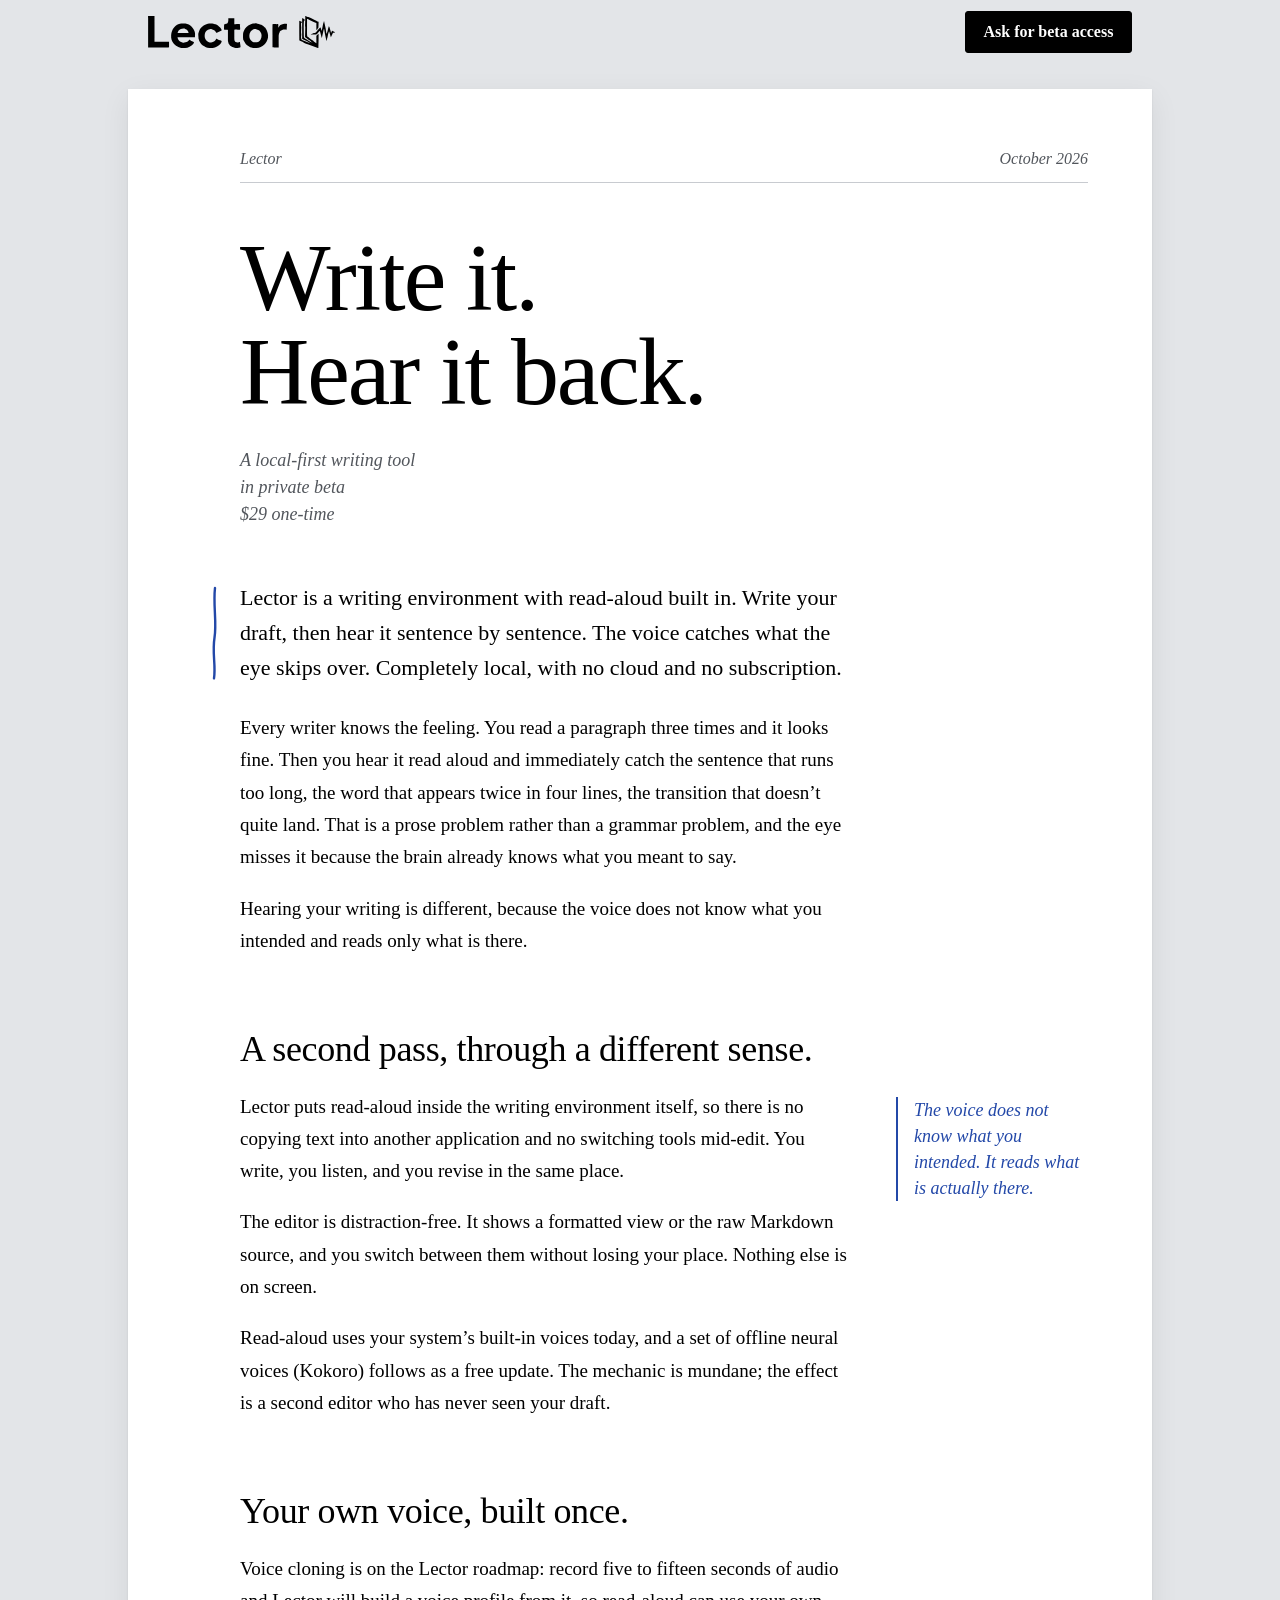
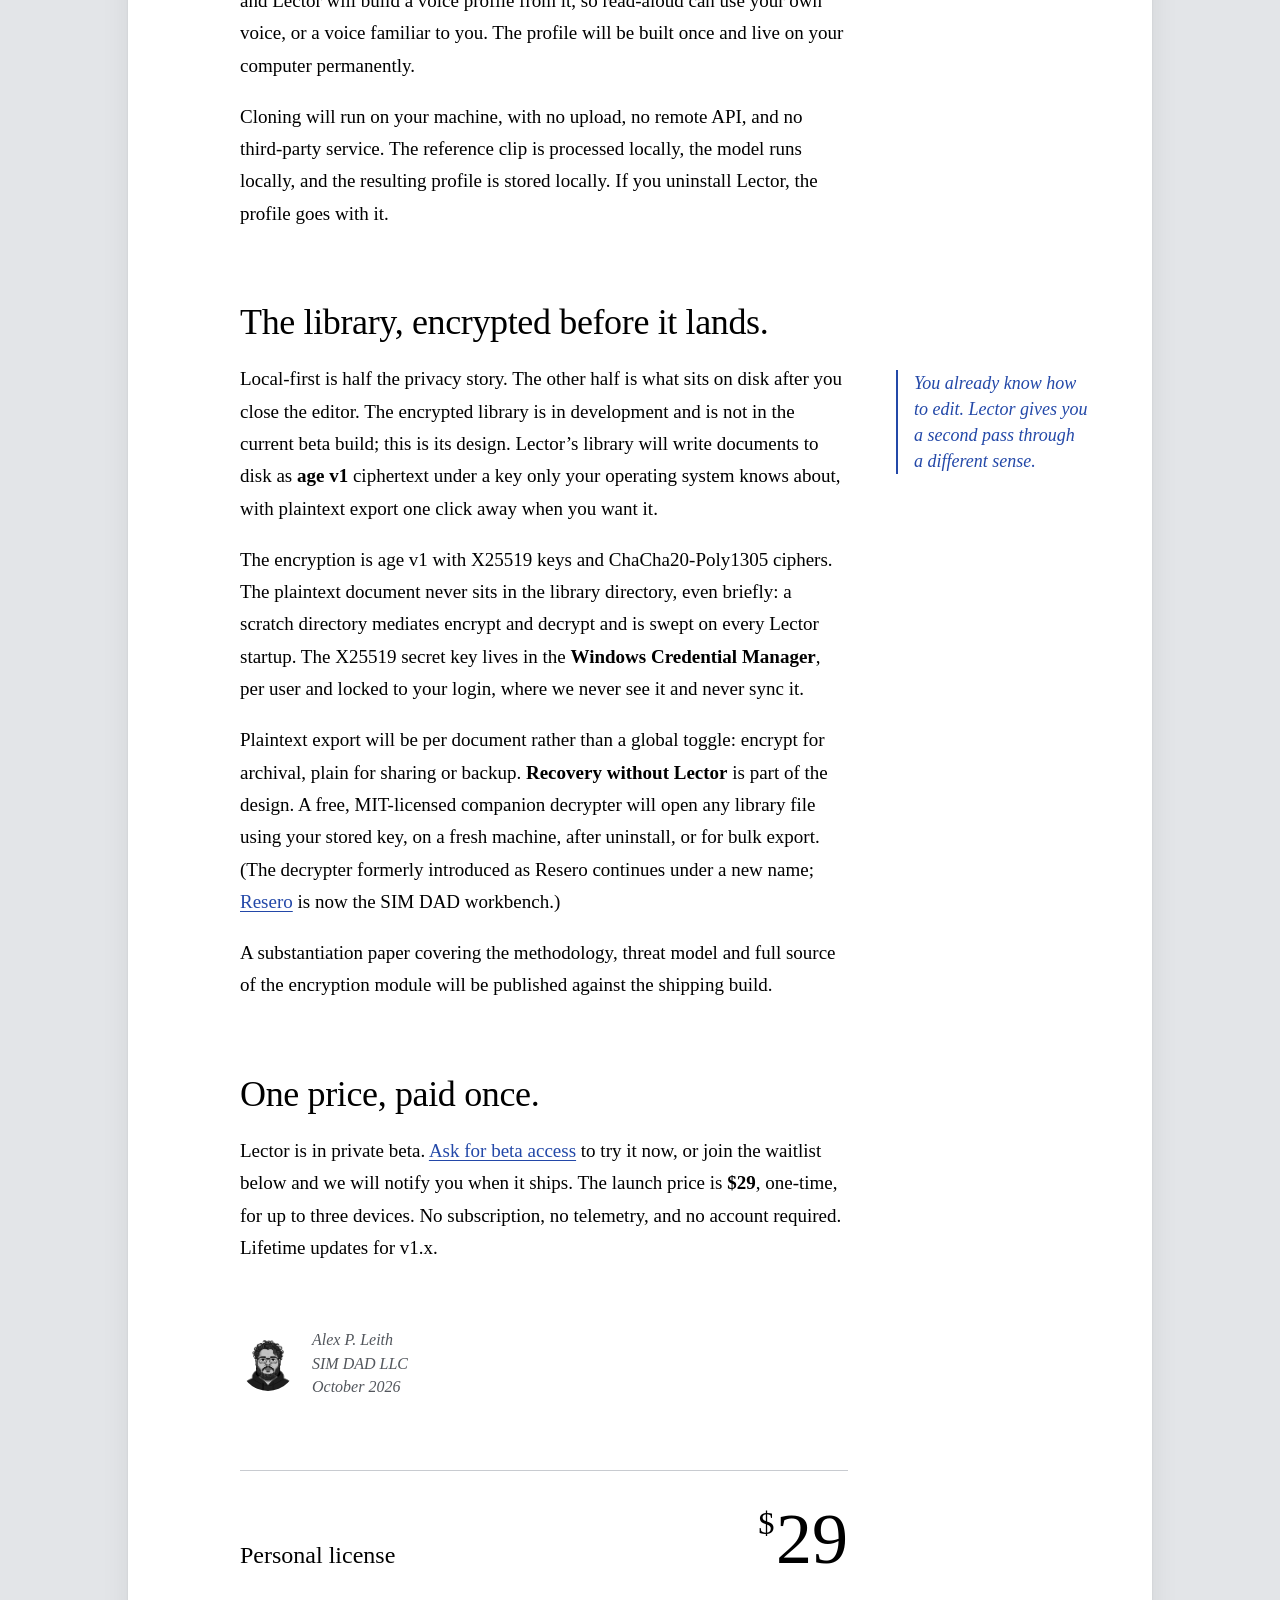
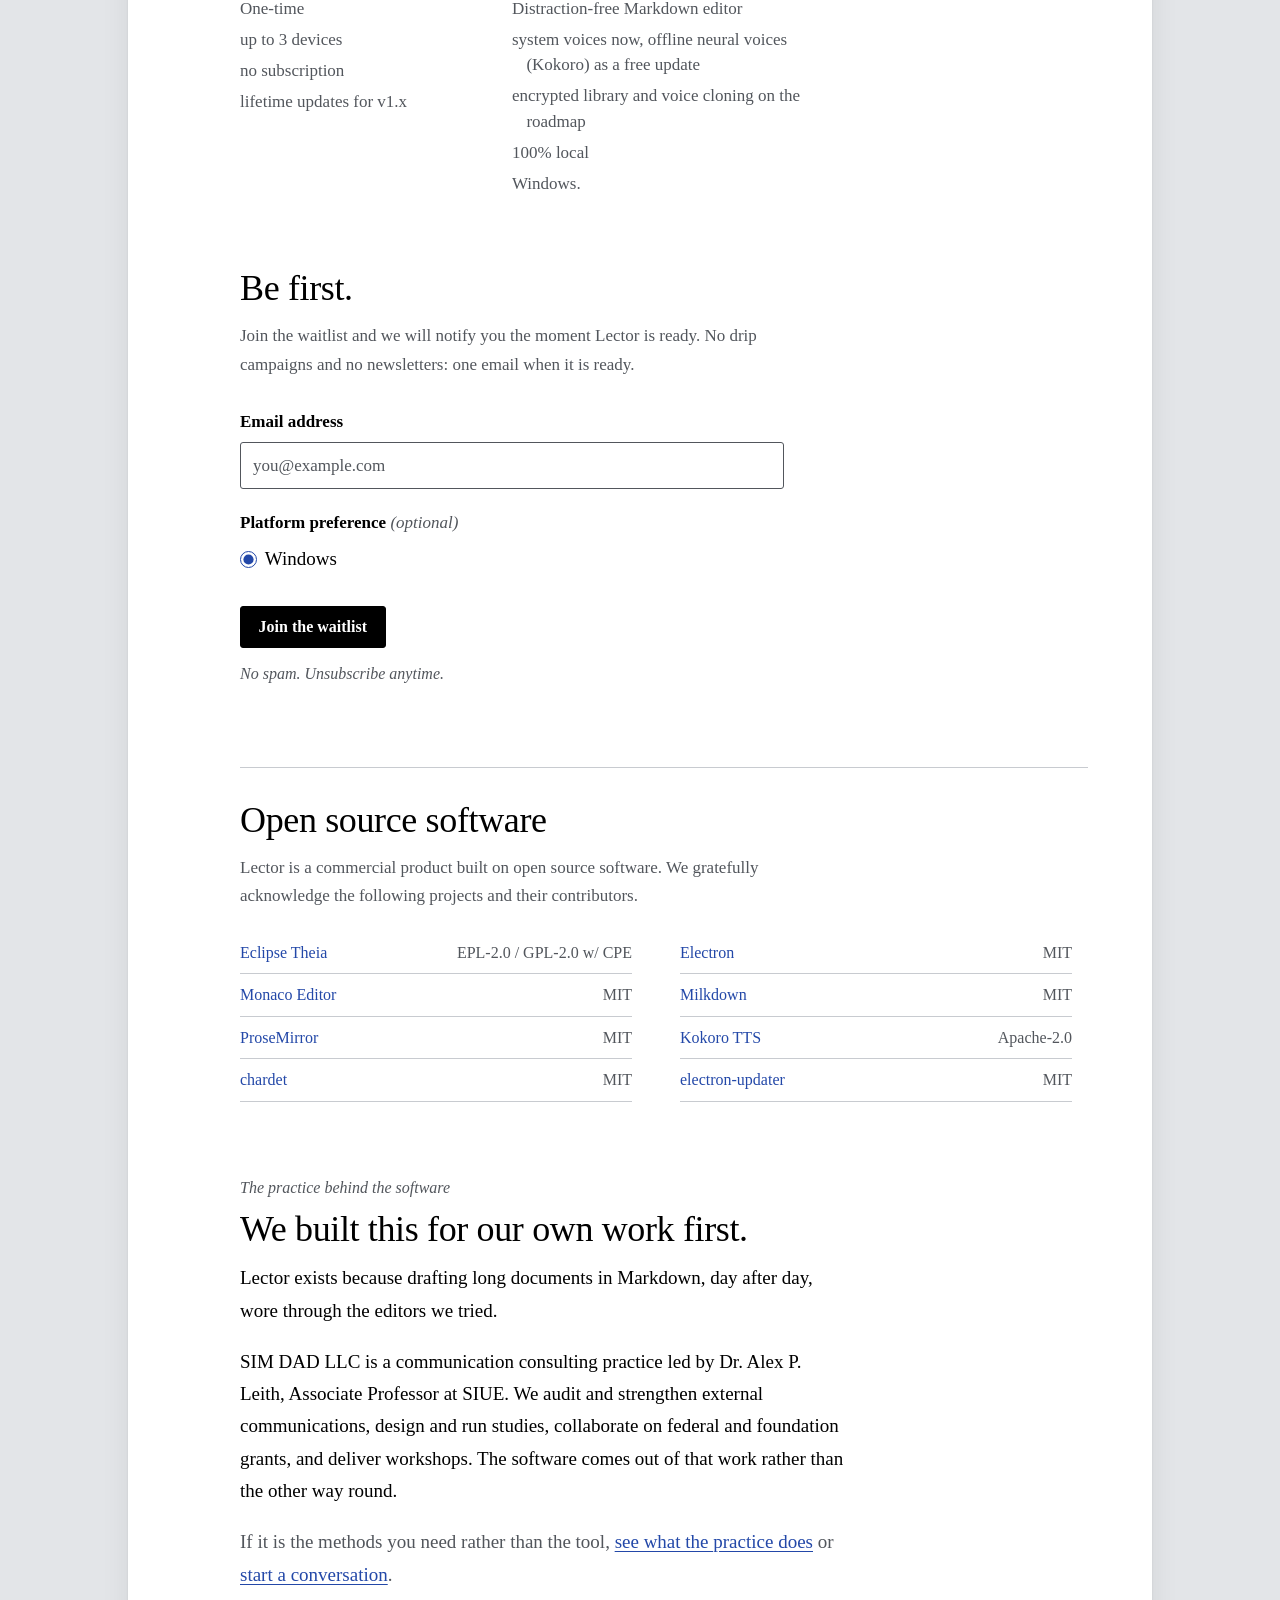
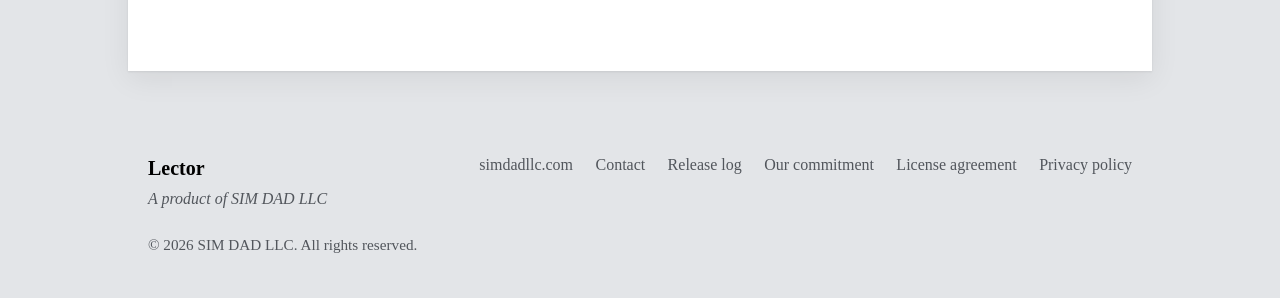
==== index.html @ b0d42008 "Copy: drop the magazine labels Owner decision q-20261015-0063 = C. The only copy change in this comm" ====
<!DOCTYPE html>
<html lang="en">
<head>
  <meta charset="UTF-8">
  <meta name="viewport" content="width=device-width, initial-scale=1.0">
  <title>Lector: Write it. Hear it back.</title>
  <link rel="icon" type="image/svg+xml" href="img/logo.svg">
  <meta name="description" content="Lector is a distraction-free writing environment with sentence-level read-aloud. Completely local: no cloud, no subscription.">
  <meta property="og:title" content="Lector: Write it. Hear it back.">
  <meta property="og:description" content="Write your draft. Hear it back word by word. The voice catches what the eye skips over.">
  <meta property="og:type" content="website">
  <meta property="og:image" content="https://uselector.app/img/social-share.png">
  <meta property="og:url" content="https://uselector.app">
  <meta name="twitter:card" content="summary_large_image">
  <meta name="twitter:title" content="Lector. Write it. Hear it back.">
  <meta name="twitter:description" content="Write your draft. Hear it back word by word. The voice catches what the eye skips over.">
  <meta name="twitter:image" content="https://uselector.app/img/social-share.png">
  <link rel="canonical" href="https://uselector.app/">
  <meta name="author" content="SIM DAD LLC">
  <meta name="theme-color" content="#E3E5E8" media="(prefers-color-scheme: light)">
  <meta name="theme-color" content="#111214" media="(prefers-color-scheme: dark)">
  <script type="application/ld+json">
  {
    "@context": "https://schema.org",
    "@type": "SoftwareApplication",
    "name": "Lector",
    "description": "Distraction-free Markdown writing environment with sentence-level read-aloud. Runs entirely on your machine. No cloud, no subscription.",
    "url": "https://uselector.app",
    "applicationCategory": "ProductivityApplication",
    "operatingSystem": "Windows 10, Windows 11",
    "image": "https://uselector.app/img/social-share.png",
    "publisher": {
      "@type": "Organization",
      "name": "SIM DAD LLC",
      "url": "https://simdadllc.com"
    }
  }
  </script>
  <link rel="preload" href="/fonts/newsreader-latin-opsz-normal.woff2" as="font" type="font/woff2" crossorigin>
  <link rel="stylesheet" href="/css/lector.css">
</head>
<body>

  <!-- NAV (on the desk) -->
  <nav class="nav" id="nav">
    <div class="nav-inner">
      <a href="#" class="nav-brand">
        <picture>
          <source srcset="img/wordmark-C9B976.svg" media="(prefers-color-scheme: dark)">
          <img src="img/wordmark-1F2937.svg" alt="Lector" class="nav-wordmark" width="187" height="32">
        </picture>
      </a>
      <a href="/beta/" class="btn">Ask for beta access</a>
    </div>
  </nav>

  <!-- THE SHEET: a printed draft under revision -->
  <main class="sheet">

    <!-- running head -->
    <div class="running-head"><span>Lector</span><span class="rh-right"><span>October 2026</span></span></div>

    <!-- title page -->
    <header class="title">
      <h1>Write&nbsp;it.<br>Hear&nbsp;it&nbsp;back.</h1>
      <ul class="title-lines">
        <li>A local-first writing tool</li>
        <li>in private beta</li>
        <li>$29 one-time</li>
      </ul>
    </header>

    <article class="text">
      <p class="lede"><svg class="mark" aria-hidden="true" focusable="false" viewBox="0 0 14 100" preserveAspectRatio="none"><path d="M7 1 C 5 20, 9 38, 6.5 55 S 8 84, 6 99" fill="none" stroke="currentColor" stroke-width="2.4" stroke-linecap="round" vector-effect="non-scaling-stroke" pathLength="1"/></svg>Lector is a writing environment with read-aloud built in. Write your draft, then hear it sentence by sentence. The voice catches what the eye skips over. Completely local, with no cloud and no subscription.</p>

      <p>Every writer knows the feeling. You read a paragraph three times and it looks fine. Then you hear it read aloud and immediately catch the sentence that runs too long, the word that appears twice in four lines, the transition that doesn&rsquo;t quite land. That is a prose problem rather than a grammar problem, and the eye misses it because the brain already knows what you meant to say.</p>

      <p>Hearing your writing is different, because the voice does not know what you intended and reads only what is there.</p>
    </article>

    <!-- I: WHAT IT DOES -->
    <section class="part" id="problem">
      <h2 class="part-head">A second pass, through a different sense.</h2>
      <div class="text">
        <p>Lector puts read-aloud inside the writing environment itself, so there is no copying text into another application and no switching tools mid-edit. You write, you listen, and you revise in the same place.</p>

        <p>The editor is distraction-free. It shows a formatted view or the raw Markdown source, and you switch between them without losing your place. Nothing else is on screen.</p>

        <p>Read-aloud uses your system&rsquo;s built-in voices today, and a set of offline neural voices (Kokoro) follows as a free update. The mechanic is mundane; the effect is a second editor who has never seen your draft.</p>
      </div>
      <blockquote class="note">The voice does not know what you intended. It reads what is actually there.</blockquote>
    </section>

    <!-- II: VOICE CLONING -->
    <section class="part">
      <h2 class="part-head">Your own voice, built once.</h2>
      <div class="text">
        <p>Voice cloning is on the Lector roadmap: record five to fifteen seconds of audio and Lector will build a voice profile from it, so read-aloud can use your own voice, or a voice familiar to you. The profile will be built once and live on your computer permanently.</p>

        <p>Cloning will run on your machine, with no upload, no remote API, and no third-party service. The reference clip is processed locally, the model runs locally, and the resulting profile is stored locally. If you uninstall Lector, the profile goes with it.</p>
      </div>
    </section>

    <!-- III: ENCRYPTED LIBRARY -->
    <section class="part">
      <h2 class="part-head">The library, encrypted before it lands.</h2>
      <div class="text">
        <p>Local-first is half the privacy story. The other half is what sits on disk after you close the editor. The encrypted library is in development and is not in the current beta build; this is its design. Lector&rsquo;s library will write documents to disk as <strong>age v1</strong> ciphertext under a key only your operating system knows about, with plaintext export one click away when you want it.</p>

        <p>The encryption is age v1 with X25519 keys and ChaCha20-Poly1305 ciphers. The plaintext document never sits in the library directory, even briefly: a scratch directory mediates encrypt and decrypt and is swept on every Lector startup. The X25519 secret key lives in the <strong>Windows Credential Manager</strong>, per user and locked to your login, where we never see it and never sync it.</p>

        <p>Plaintext export will be per document rather than a global toggle: encrypt for archival, plain for sharing or backup. <strong>Recovery without Lector</strong> is part of the design. A free, MIT-licensed companion decrypter will open any library file using your stored key, on a fresh machine, after uninstall, or for bulk export. (The decrypter formerly introduced as Resero continues under a new name; <a href="https://useresero.app">Resero</a> is now the SIM DAD workbench.)</p>

        <p>A substantiation paper covering the methodology, threat model and full source of the encryption module will be published against the shipping build.</p>
      </div>
      <blockquote class="note">You already know how to edit. Lector gives you a second pass through a different sense.</blockquote>
    </section>

    <!-- IV: END NOTE -->
    <section class="part">
      <h2 class="part-head">One price, paid once.</h2>
      <div class="text">
        <p>Lector is in private beta. <a href="/beta/">Ask for beta access</a> to try it now, or join the waitlist below and we will notify you when it ships. The launch price is <strong>$29</strong>, one-time, for up to three devices. No subscription, no telemetry, and no account required. Lifetime updates for v1.x.</p>
      </div>
    </section>

    <!-- SIGN-OFF -->
    <div class="signoff">
      <img src="img/headshot.png" alt="Alex P. Leith" class="signature-avatar" loading="lazy" decoding="async" width="96" height="96">
      <ul>
        <li>Alex P. Leith</li>
        <li>SIM DAD LLC</li>
        <li>October 2026</li>
      </ul>
    </div>

    <!-- PRICING -->
    <section class="colophon" id="pricing">
      <div class="colophon-row">
        <span class="colophon-label">Personal license</span>
        <div class="colophon-price"><sup>$</sup>29</div>
      </div>
      <div class="terms-pair">
        <ul class="terms">
          <li>One-time</li>
          <li>up to 3 devices</li>
          <li>no subscription</li>
          <li>lifetime updates for v1.x</li>
        </ul>
        <ul class="terms">
          <li>Distraction-free Markdown editor</li>
          <li>system voices now, offline neural voices (Kokoro) as a free update</li>
          <li>encrypted library and voice cloning on the roadmap</li>
          <li>100% local</li>
          <li>Windows.</li>
        </ul>
      </div>
    </section>

    <!-- WAITLIST -->
    <section class="end-waitlist" id="waitlist">
      <h2>Be first.</h2>
      <p class="wl-intro">Join the waitlist and we will notify you the moment Lector is ready. No drip campaigns and no newsletters: one email when it is ready.</p>

      <div class="wl-success" id="wl-success" role="status">
        <h3>You&rsquo;re on the list.</h3>
        <p>We&rsquo;ll be in touch when Lector launches.</p>
      </div>

      <form class="wl-form" id="wl-form" novalidate>
        <div class="wl-field">
          <label for="wl-email">Email address</label>
          <input type="email" id="wl-email" name="email" placeholder="you@example.com" required autocomplete="email">
        </div>
        <div class="wl-field">
          <label>Platform preference <span>(optional)</span></label>
          <div class="radio-row">
            <label><input type="radio" name="platform" value="windows" checked> Windows</label>
          </div>
        </div>
        <button type="submit" class="btn wl-submit" id="wl-submit">Join the waitlist</button>
        <p class="wl-error" id="wl-error" role="alert"></p>
        <p class="wl-fine">No spam. Unsubscribe anytime.</p>
      </form>
    </section>

    <!-- BACK MATTER: OPEN SOURCE ATTRIBUTION -->
    <section class="back-matter">
      <h2>Open source software</h2>
      <p class="oss-sub">Lector is a commercial product built on open source software. We gratefully acknowledge the following projects and their contributors.</p>
      <div class="oss-list">
        <a class="oss-item" href="https://theia-ide.org" target="_blank" rel="noopener"><span class="oss-item-name">Eclipse Theia</span><span>EPL-2.0 / GPL-2.0 w/ CPE</span></a>
        <a class="oss-item" href="https://electronjs.org" target="_blank" rel="noopener"><span class="oss-item-name">Electron</span><span>MIT</span></a>
        <a class="oss-item" href="https://microsoft.github.io/monaco-editor/" target="_blank" rel="noopener"><span class="oss-item-name">Monaco Editor</span><span>MIT</span></a>
        <a class="oss-item" href="https://milkdown.dev" target="_blank" rel="noopener"><span class="oss-item-name">Milkdown</span><span>MIT</span></a>
        <a class="oss-item" href="https://prosemirror.net" target="_blank" rel="noopener"><span class="oss-item-name">ProseMirror</span><span>MIT</span></a>
        <a class="oss-item" href="https://github.com/hexgrad/kokoro" target="_blank" rel="noopener"><span class="oss-item-name">Kokoro TTS</span><span>Apache-2.0</span></a>
        <a class="oss-item" href="https://github.com/runk/node-chardet" target="_blank" rel="noopener"><span class="oss-item-name">chardet</span><span>MIT</span></a>
        <a class="oss-item" href="https://www.electron.build" target="_blank" rel="noopener"><span class="oss-item-name">electron-updater</span><span>MIT</span></a>
      </div>
    </section>

    <!-- The practice behind the product. -->
    <section class="practice" aria-labelledby="practice-h">
      <p class="practice-label">The practice behind the software</p>
      <h2 id="practice-h">We built this for our own work first.</h2>
      <p>Lector exists because drafting long documents in Markdown, day after day, wore through the editors we tried.</p>
      <p>SIM DAD LLC is a communication consulting practice led by Dr. Alex P. Leith,
         Associate Professor at SIUE. We audit and strengthen external communications,
         design and run studies, collaborate on federal and foundation grants, and
         deliver workshops. The software comes out of that work rather than the other
         way round.</p>
      <p class="practice-cta">
        If it is the methods you need rather than the tool,
        <a href="https://simdadllc.com#services">see what the practice does</a>
        or <a href="mailto:hello@simdadllc.com">start a conversation</a>.
      </p>
    </section>

  </main>

  <!-- FOOTER (on the desk) -->
  <footer class="footer">
    <div class="desk-row">
      <div>
        <div class="footer-brand">Lector</div>
        <div class="footer-sub">A product of SIM DAD LLC</div>
      </div>
      <div class="footer-links">
        <a href="https://simdadllc.com">simdadllc.com</a>
        <a href="mailto:lector@simdadllc.com">Contact</a>
        <a href="/changelog.html">Release log</a>
        <a href="https://simdadllc.com/commitment.html">Our commitment</a>
        <a href="/eula.html">License agreement</a>
        <a href="/privacy.html">Privacy policy</a>
      </div>
    </div>
    <p class="footer-copy">&copy; 2026 SIM DAD LLC. All rights reserved.</p>
  </footer>
  <script>
    /* ── BREVO BACKEND ENDPOINT ─────────────────────────────────────
       Set this to your own backend endpoint that calls Brevo Contacts API.
       Do not expose your Brevo API key in frontend code.
       Leave empty to simulate success locally during development.
    ─────────────────────────────────────────────────────────────── */
    const BREVO_BACKEND_ENDPOINT = "https://lector-waitlist.ap-493.workers.dev";

    /* ── STICKY NAV ─────────────────────────────────────────────── */
    const nav = document.getElementById("nav");
    window.addEventListener("scroll", () => {
      nav.classList.toggle("scrolled", window.scrollY > 48);
    }, { passive: true });

    /* ── WAITLIST FORM ──────────────────────────────────────────── */
    document.getElementById("wl-form").addEventListener("submit", async (e) => {
      e.preventDefault();
      const form    = e.target;
      const btn     = document.getElementById("wl-submit");
      const success = document.getElementById("wl-success");
      const errEl   = document.getElementById("wl-error");

      const email    = form.email.value.trim();
      const platform = [...form.querySelectorAll('[name="platform"]')].find(r => r.checked)?.value ?? "";

      errEl.textContent = "";
      errEl.classList.remove("visible");

      if (!email || !/^[^\s@]+@[^\s@]+\.[^\s@]+$/.test(email)) {
        errEl.textContent = "Please enter a valid email address.";
        errEl.classList.add("visible");
        return;
      }

      btn.disabled = true;
      btn.textContent = "Joining…";

      if (!BREVO_BACKEND_ENDPOINT) {
        // Dev mode: simulate success
        await new Promise(r => setTimeout(r, 600));
        form.style.display = "none";
        success.classList.add("visible");
        return;
      }

      try {
        const params = new URLSearchParams(window.location.search);
        const payload = {
          email,
          listName: "lector_waitlist",
          attributes: {
            PLATFORM: platform,
            PRODUCT: "Lector",
            SOURCE: "lector-web",
            PAGE_URL: window.location.href,
            UTM_SOURCE: params.get("utm_source") || "",
            UTM_MEDIUM: params.get("utm_medium") || "",
            UTM_CAMPAIGN: params.get("utm_campaign") || ""
          }
        };

        const res = await fetch(BREVO_BACKEND_ENDPOINT, {
          method: "POST",
          headers: { "Content-Type": "application/json" },
          body: JSON.stringify(payload)
        });

        // Treat duplicate contact as success to avoid blocking signups.
        if (!res.ok && res.status !== 409) throw new Error("Request failed");
        form.style.display = "none";
        success.classList.add("visible");
      } catch {
        errEl.textContent = "Something went wrong. Please try again or email lector@simdadllc.com.";
        errEl.classList.add("visible");
        btn.disabled = false;
        btn.textContent = "Join the waitlist";
      }
    });
  </script>

  <!-- First-party, cookie-free page counter (aggregate daily counts only; no cookies, no IP stored, honors Do Not Track) -->
  <script>
    (function () {
      try {
        if (navigator.doNotTrack === "1" || window.doNotTrack === "1") return;
        if (!navigator.sendBeacon) return;
        navigator.sendBeacon("https://simdad-hits.ap-493.workers.dev/hit",
          JSON.stringify({ site: "lector", path: location.pathname }));
      } catch (e) {}
    })();
  </script>
</body>
</html>
---- css/lector.css ----
/* Lector: the manuscript under revision.
   A printed draft sheet on a desk, marked in an editor's blue pencil.
   Brief: site-copy/DESIGN-BRIEFS-2026-10-15.md, section 4. Plan: restyle-2026-10/plans/lector-web.md */

@font-face {
  font-family: "Newsreader";
  font-style: normal;
  font-weight: 200 800;
  font-display: swap;
  src: url("/fonts/newsreader-latin-opsz-normal.woff2") format("woff2-variations"),
       url("/fonts/newsreader-latin-opsz-normal.woff2") format("woff2");
}
@font-face {
  font-family: "Newsreader";
  font-style: italic;
  font-weight: 200 800;
  font-display: swap;
  src: url("/fonts/newsreader-latin-opsz-italic.woff2") format("woff2-variations"),
       url("/fonts/newsreader-latin-opsz-italic.woff2") format("woff2");
}

/* ---- tokens ------------------------------------------------------------ */
:root {
  color-scheme: light dark;
  --desk:     #E3E5E8;
  --paper:    #FFFFFF;
  --ink:      #000000;
  --pencil:   #2348A8;
  --graphite: #52565C;
  --rule:     #C8CBD0;
  --shadow:   0 1px 2px rgba(0, 0, 0, 0.08), 0 8px 28px rgba(0, 0, 0, 0.07);
  --serif:    "Newsreader", "Iowan Old Style", Georgia, serif;
  --measure:  64ch;
}
@media (prefers-color-scheme: dark) {
  :root {
    --desk:     #111214;
    --paper:    #1B1C1F;
    --ink:      #F1F1EF;
    --pencil:   #9FB7F2;
    --graphite: #B3B7BE;
    --rule:     #393B41;
    --shadow:   0 0 0 1px #26282C, 0 10px 30px rgba(0, 0, 0, 0.45);
  }
}

/* ---- base -------------------------------------------------------------- */
*, *::before, *::after { box-sizing: border-box; margin: 0; padding: 0; }
html { -webkit-text-size-adjust: 100%; }
body {
  font-family: var(--serif);
  font-optical-sizing: auto;
  font-size: 1.1875rem;
  line-height: 1.7;
  color: var(--ink);
  background: var(--desk);
  -webkit-font-smoothing: antialiased;
}
img, video, svg { display: block; max-width: 100%; }
a { color: var(--pencil); text-decoration: underline; text-decoration-thickness: 1px; text-underline-offset: 0.18em; }
a:hover { text-decoration-thickness: 2px; }
:focus-visible { outline: 2px solid var(--pencil); outline-offset: 3px; border-radius: 2px; }
strong { font-weight: 650; }
p + p { margin-top: 1em; }
ul { list-style: none; }

.skip { position: absolute; left: -9999px; }
.skip:focus { position: fixed; left: 1rem; top: 1rem; z-index: 20; background: var(--paper); color: var(--ink);
  padding: 0.6rem 0.9rem; border: 2px solid var(--pencil); }

/* ---- the desk: nav and footer sit on it -------------------------------- */
.nav { position: sticky; top: 0; z-index: 10; background: transparent; border-bottom: 1px solid transparent;
  transition: background 0.15s, border-color 0.15s; }
.nav.scrolled { background: var(--desk); border-color: var(--rule); }
.nav-inner, .desk-row { max-width: 64rem; margin: 0 auto; padding: 0 1.25rem; min-height: 64px;
  display: flex; align-items: center; justify-content: space-between; gap: 1rem; }
.nav-brand { display: flex; align-items: center; text-decoration: none; color: var(--ink); }
.nav-wordmark { height: 32px; width: auto; }
.nav-brand-text { font-size: 1.35rem; font-weight: 600; letter-spacing: -0.01em; }
.nav-back { font-size: 1rem; color: var(--graphite); text-decoration: none; }
.nav-back:hover { color: var(--ink); text-decoration: underline; }

.btn { display: inline-block; font: 600 1rem/1.2 var(--serif); padding: 0.65rem 1.1rem; border-radius: 3px;
  border: 1px solid var(--ink); background: var(--ink); color: var(--paper); text-decoration: none; cursor: pointer;
  transition: background 0.12s, border-color 0.12s; }
.btn:hover { background: var(--pencil); border-color: var(--pencil); color: var(--paper); }
.btn:active { transform: translateY(1px); }

/* ---- the sheet ---------------------------------------------------------- */
.sheet { position: relative; max-width: 64rem; margin: 0.5rem auto 3rem; background: var(--paper);
  box-shadow: var(--shadow); padding: 2.25rem 1.25rem 3rem; }
@media (min-width: 720px)  { .sheet { width: calc(100% - 2.5rem); margin: 1rem auto 4rem; padding: 3rem 3rem 4rem 5.5rem; } }
@media (min-width: 1104px) { .sheet { margin: 1.5rem auto 5rem; padding: 3.5rem 4rem 5rem 7rem; } }

.sheet-narrow { max-width: 52rem; }
.nav-static { position: static; }

.running-head { display: flex; flex-wrap: wrap; justify-content: space-between; gap: 0.25rem 1.5rem;
  font-size: 1rem; font-style: italic; color: var(--graphite); padding-bottom: 0.6rem;
  border-bottom: 1px solid var(--rule); margin-bottom: 3rem; }
.running-head .rh-right { display: flex; gap: 1.5rem; }

.title h1, .doc-title {
  font-weight: 500; font-size: clamp(3.1rem, 10vw, 6rem); line-height: 0.98; letter-spacing: -0.022em;
  font-variation-settings: "opsz" 72; max-width: 12ch; }
.doc-title { font-size: clamp(2.4rem, 7vw, 4rem); line-height: 1.04; max-width: 18ch; }
.title-lines { margin: 1.75rem 0 3.25rem; font-size: 1.125rem; font-style: italic; color: var(--graphite); line-height: 1.5; }

.text { max-width: var(--measure); }
.lede { position: relative; font-size: 1.375rem; line-height: 1.6; }
.lede .mark { position: absolute; left: -2rem; top: 0.3em; bottom: 0.3em; width: 14px; height: calc(100% - 0.6em);
  overflow: visible; color: var(--pencil); }
.lede .mark path { stroke-dasharray: 1; stroke-dashoffset: 0; }
@media (prefers-reduced-motion: no-preference) {
  .lede .mark path { animation: pencil 0.9s cubic-bezier(0.3, 0.6, 0.3, 1) 0.35s backwards; }
}
@keyframes pencil { from { stroke-dashoffset: 1; } to { stroke-dashoffset: 0; } }
@media (max-width: 719px) { .lede { padding-left: 1.1rem; } .lede .mark { left: -0.15rem; } }
.lede + p { margin-top: 1.4em; }

/* parts with a margin for pencil notes */
.part { margin-top: 4.5rem; display: grid; grid-template-columns: minmax(0, var(--measure)); column-gap: 3rem; }
@media (min-width: 1104px) { .part { grid-template-columns: minmax(0, var(--measure)) minmax(0, 1fr); } }
.part-head { position: relative; grid-column: 1; font-weight: 500; font-size: clamp(1.7rem, 4vw, 2.25rem);
  line-height: 1.15; letter-spacing: -0.01em; margin-bottom: 1.25rem; font-variation-settings: "opsz" 48; }
.part .text { grid-column: 1; }
.note { grid-column: 1; margin: 2rem 0 0; padding-left: 1rem; border-left: 2px solid var(--pencil);
  font-style: italic; font-size: 1.25rem; line-height: 1.45; color: var(--pencil); max-width: 34ch; }
@media (min-width: 1104px) {
  .note { grid-column: 2; grid-row: 2; align-self: start; margin-top: 0.4rem; font-size: 1.125rem; }
}

/* end matter */
.signoff { display: flex; align-items: center; gap: 1rem; margin-top: 4rem; font-style: italic; color: var(--graphite);
  font-size: 1rem; line-height: 1.45; }
.signature-avatar { width: 56px; height: 56px; border-radius: 50%; filter: grayscale(1); }

.colophon { margin-top: 4.5rem; padding-top: 2rem; border-top: 1px solid var(--rule); max-width: var(--measure); }
.colophon-row { display: flex; align-items: baseline; justify-content: space-between; gap: 1rem; flex-wrap: wrap; }
.colophon-label { font-size: 1.5rem; font-weight: 500; }
.colophon-price { font-size: clamp(3rem, 8vw, 4.5rem); font-weight: 500; line-height: 1; font-variant-numeric: tabular-nums lining-nums;
  font-variation-settings: "opsz" 72; }
.colophon-price sup { font-size: 0.45em; vertical-align: 0.9em; margin-right: 0.05em; }
.terms { display: grid; gap: 0.15rem 2rem; margin-top: 1.25rem; font-size: 1.0625rem; color: var(--graphite); line-height: 1.5; }
@media (min-width: 720px) { .terms-pair { display: grid; grid-template-columns: 1fr 1.4fr; gap: 2rem; } }

.end-waitlist { margin-top: 4.5rem; max-width: 34rem; }
.end-waitlist h2, .back-matter h2, .practice h2 { font-weight: 500; font-size: clamp(1.7rem, 4vw, 2.25rem);
  line-height: 1.15; letter-spacing: -0.01em; margin-bottom: 0.75rem; }
.wl-intro { color: var(--graphite); font-size: 1.0625rem; margin-bottom: 1.75rem; }

/* forms (index waitlist and beta page) */
.wl-field { margin-bottom: 1.25rem; }
.wl-field > label, .form label { display: block; font-weight: 600; font-size: 1.0625rem; margin-bottom: 0.35rem; }
.wl-field label span, .hint { font-weight: 400; font-style: italic; color: var(--graphite); }
input[type="email"], input:not([type]), input[type="text"], textarea {
  width: 100%; font: 400 1.0625rem/1.4 var(--serif); color: var(--ink); background: var(--paper);
  padding: 0.65rem 0.75rem; border: 1px solid var(--graphite); border-radius: 3px; }
input::placeholder { color: var(--graphite); opacity: 1; }
input:focus-visible, textarea:focus-visible { outline: 2px solid var(--pencil); outline-offset: 1px; border-color: var(--pencil); }
textarea { min-height: 6rem; resize: vertical; }
.radio-row label { display: inline-flex; align-items: center; gap: 0.5rem; font-weight: 400; }
.radio-row input { accent-color: var(--pencil); width: 1.05rem; height: 1.05rem; }
.wl-submit, .form button { margin-top: 0.5rem; }
.wl-submit:disabled, .form button:disabled { opacity: 0.6; cursor: progress; }
.wl-fine, .fine { margin-top: 0.75rem; font-size: 1rem; font-style: italic; color: var(--graphite); }
.wl-success { display: none; padding: 1rem 1.1rem; border-left: 2px solid var(--pencil); }
.wl-success.visible { display: block; }
.wl-success h3 { font-size: 1.25rem; font-weight: 600; }
.wl-success p { color: var(--graphite); }
.wl-error { display: none; margin-top: 0.75rem; color: var(--pencil); font-weight: 600; }
.wl-error.visible { display: block; }

/* back matter: acknowledgments and the practice */
.back-matter { margin-top: 5rem; padding-top: 2rem; border-top: 1px solid var(--rule); }
.oss-sub { color: var(--graphite); font-size: 1.0625rem; max-width: var(--measure); margin-bottom: 1.25rem; }
.oss-list { display: grid; grid-template-columns: 1fr; column-gap: 3rem; max-width: 52rem; }
@media (min-width: 900px) { .oss-list { grid-template-columns: 1fr 1fr; } }
.oss-item { display: flex; justify-content: space-between; gap: 1rem; padding: 0.45rem 0; border-bottom: 1px solid var(--rule);
  text-decoration: none; color: var(--graphite); font-size: 1rem; }
.oss-item:hover .oss-item-name { text-decoration: underline; }
.oss-item-name { color: var(--pencil); font-weight: 500; }
.oss-item span:last-child { font-variant-numeric: tabular-nums; text-align: right; }

.practice { margin-top: 4.5rem; max-width: var(--measure); }
.practice-label { font-style: italic; color: var(--graphite); font-size: 1rem; margin-bottom: 0.5rem; }
.practice-cta { color: var(--graphite); }

/* footer on the desk */
.footer { padding: 0 0 2.5rem; color: var(--graphite); font-size: 1rem; }
.footer .desk-row { align-items: flex-start; flex-wrap: wrap; min-height: 0; }
.footer-brand { color: var(--ink); font-weight: 600; font-size: 1.25rem; }
.footer-sub { font-style: italic; }
.footer-links { display: flex; flex-wrap: wrap; gap: 0.35rem 1.4rem; }
.footer-links a { color: var(--graphite); text-decoration: none; }
.footer-links a:hover { color: var(--ink); text-decoration: underline; }
.footer-copy { max-width: 64rem; margin: 1.25rem auto 0; padding: 0 1.25rem; font-size: 0.95rem; }

/* ---- document pages: legal, beta, release log --------------------------- */
.doc-meta { margin: 1.25rem 0 2.75rem; font-style: italic; color: var(--graphite); font-size: 1.0625rem; line-height: 1.5; }
.doc { max-width: var(--measure); }
.doc h2 { font-size: 1.375rem; font-weight: 600; line-height: 1.3; margin: 2.5rem 0 0.6rem; }
.doc p, .doc li { font-size: 1.0625rem; }
.doc ul { list-style: disc; padding-left: 1.25rem; margin: 0.6rem 0 1rem; }
.doc ul li + li { margin-top: 0.35rem; }
.doc .caps { font-size: 0.95rem; line-height: 1.6; }
.doc table { width: 100%; border-collapse: collapse; margin: 1rem 0 1.5rem; font-size: 1rem; font-variant-numeric: tabular-nums; }
.doc th { text-align: left; font-weight: 600; padding: 0.45rem 0.6rem 0.45rem 0; border-bottom: 1px solid var(--ink); }
.doc td { padding: 0.45rem 0.6rem 0.45rem 0; border-bottom: 1px solid var(--rule); }

.doc-lede { font-size: 1.3125rem; color: var(--graphite); margin-bottom: 2rem; max-width: 40ch; line-height: 1.5; }
.doc .points { list-style: disc; padding-left: 1.25rem; }
.doc hr { border: 0; border-top: 1px solid var(--rule); margin: 2.5rem 0; }
.form label { margin-top: 1.25rem; }
.hp { position: absolute; left: -9999px; width: 1px; height: 1px; overflow: hidden; }
.msg { padding: 0.9rem 1rem; border-left: 2px solid var(--pencil); margin-bottom: 1.5rem; }
[hidden] { display: none !important; }

/* release log */
.rel { margin-top: 1rem; padding-top: 1.5rem; border-top: 1px solid var(--rule); }
.ver { display: flex; align-items: baseline; gap: 0.9rem; flex-wrap: wrap; }
.ver .num { font-size: 2.25rem; font-weight: 500; line-height: 1; font-variant-numeric: tabular-nums lining-nums; }
.ver .name { font-style: italic; color: var(--graphite); font-size: 1.125rem; }
.summary { font-size: 1.25rem; margin-top: 0.75rem; }
ul.hi { list-style: disc; padding-left: 1.25rem; margin-top: 0.9rem; }
ul.hi li { color: var(--ink); }
ul.hi li + li { margin-top: 0.3rem; }
.note-line { color: var(--graphite); font-style: italic; margin-top: 0.5rem; }

/* ---- narrow screens ----------------------------------------------------- */
.btn { white-space: nowrap; }
.terms li { padding-left: 0.9rem; text-indent: -0.9rem; }
.terms li + li { margin-top: 0.2rem; }
.footer-links { row-gap: 0.6rem; }
@media (max-width: 479px) {
  .nav-wordmark { height: 24px; width: auto; }
  .nav .btn { font-size: 0.95rem; padding: 0.55rem 0.8rem; }
}

/* the wordmark is set in ink, like the rest of the sheet's type (recolored by CSS; files untouched) */
.nav-wordmark { filter: brightness(0); }
@media (prefers-color-scheme: dark) { .nav-wordmark { filter: brightness(0) invert(0.94); } }
.doc-title { margin-bottom: 1rem; }
.doc-head { margin-bottom: 1.75rem; }
.doc-head .doc-lede { margin-bottom: 0.5rem; }
.terms { align-content: start; }
.oss-item-name { white-space: nowrap; }
/* document pages: the desk row lines up with the narrower sheet */
.nav-static .nav-inner, .nav-static ~ .footer .desk-row, .nav-static ~ .footer .footer-copy { max-width: 52rem; }
.doc p, .doc li { font-size: 1.125rem; }
.doc h3 { font-size: 1.1875rem; font-weight: 600; font-style: italic; line-height: 1.3; margin: 1.75rem 0 0.5rem; }
.doc-lede { max-width: 48ch; }
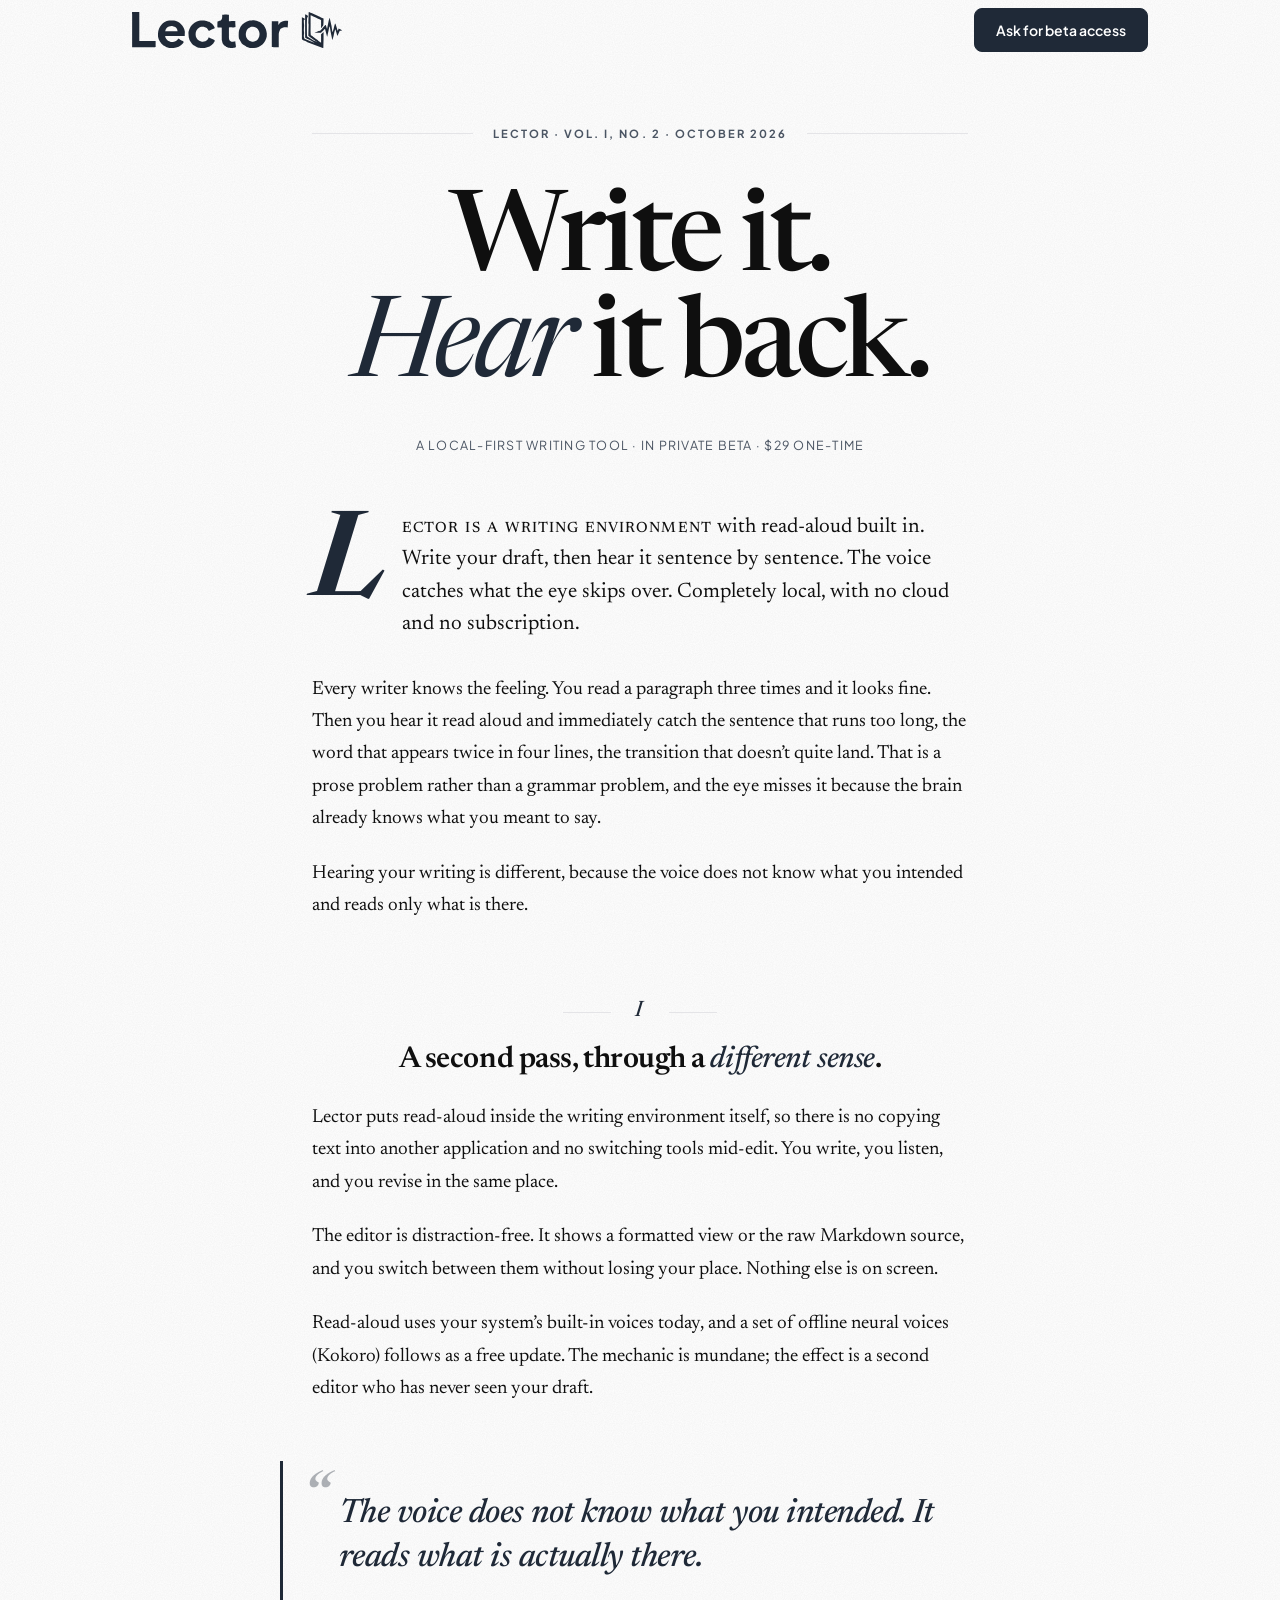
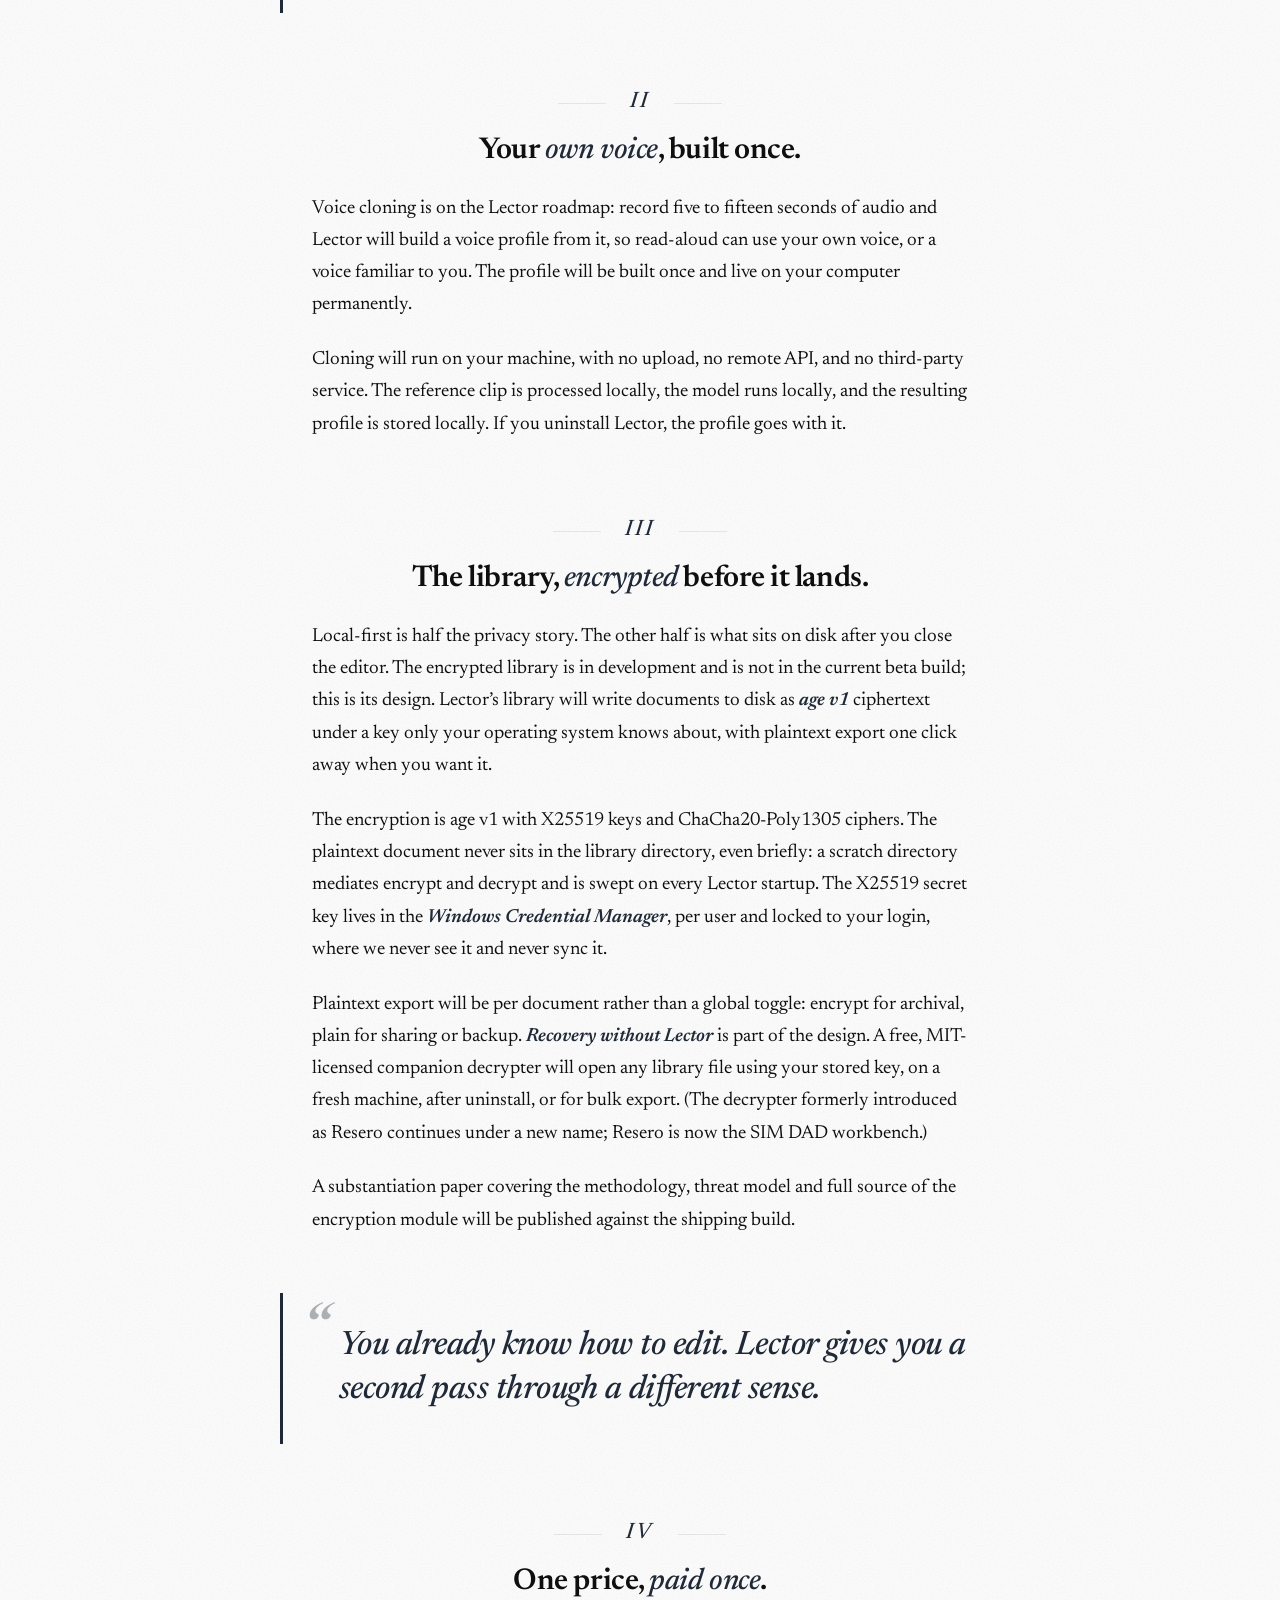
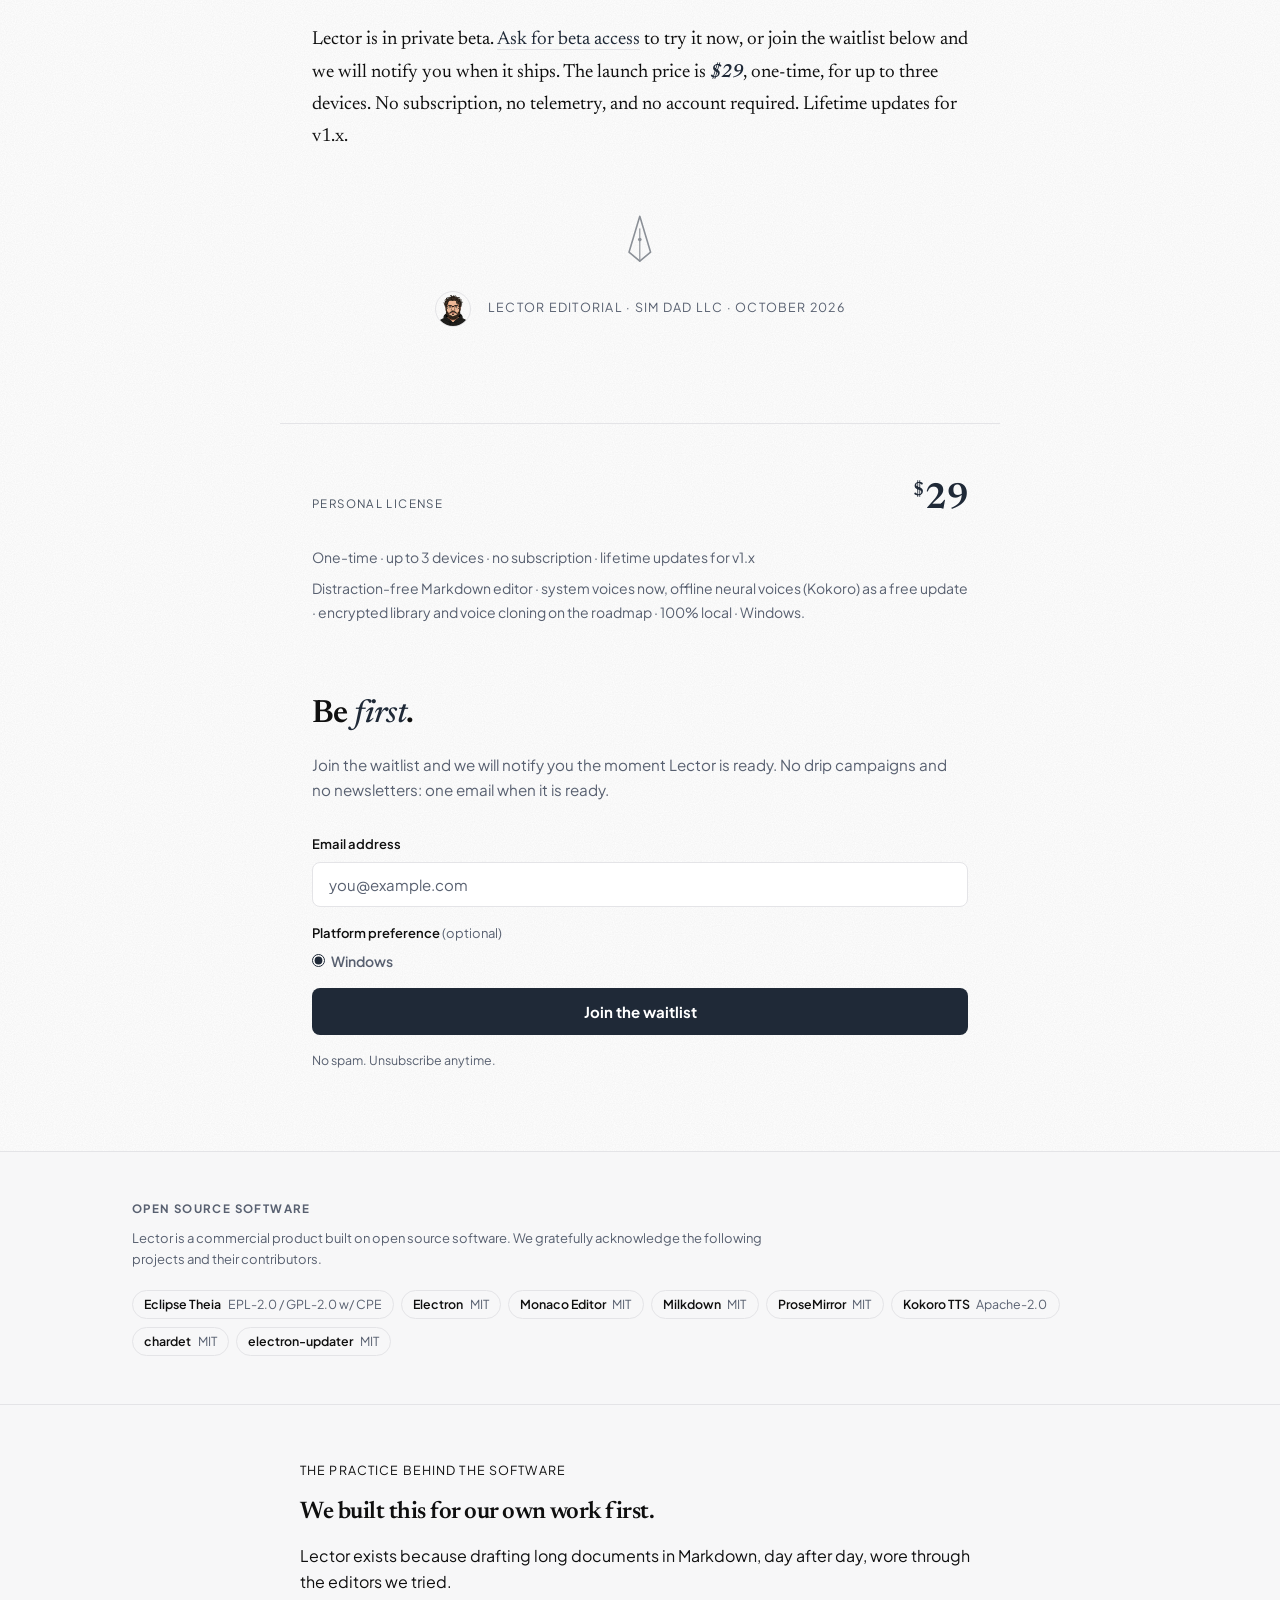
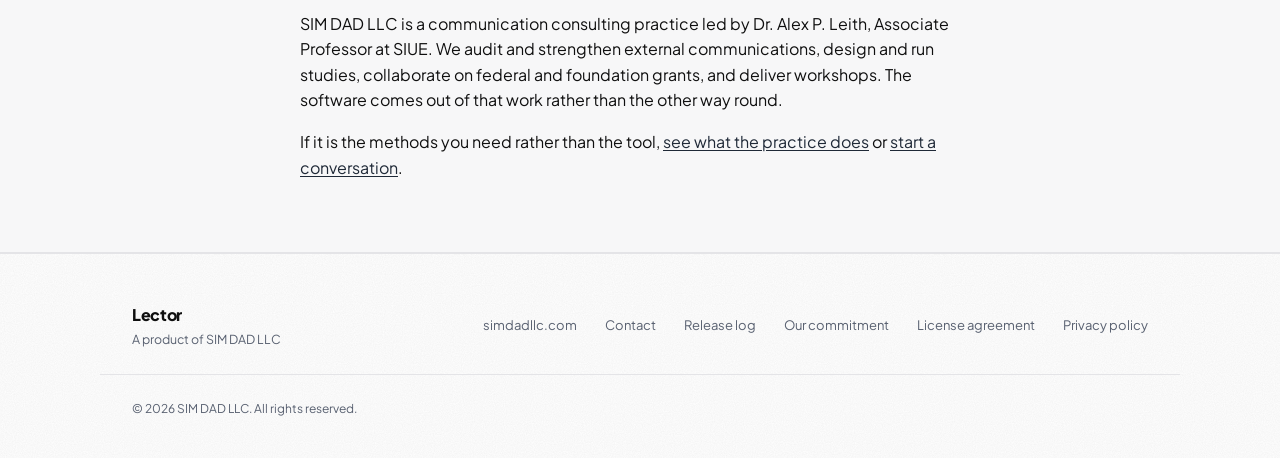
==== commit c196652c: "Merge pull request #1 from SIM-DAD/slop-pass slop pass" ====
--- a/index.html
+++ b/index.html
@@ -17,8 +17,7 @@
   <meta name="twitter:image" content="https://uselector.app/img/social-share.png">
   <link rel="canonical" href="https://uselector.app/">
   <meta name="author" content="SIM DAD LLC">
-  <meta name="theme-color" content="#E3E5E8" media="(prefers-color-scheme: light)">
-  <meta name="theme-color" content="#111214" media="(prefers-color-scheme: dark)">
+  <meta name="theme-color" content="#1F2937">
   <script type="application/ld+json">
   {
     "@context": "https://schema.org",
@@ -36,159 +35,1037 @@
     }
   }
   </script>
-  <link rel="preload" href="/fonts/newsreader-latin-opsz-normal.woff2" as="font" type="font/woff2" crossorigin>
-  <link rel="stylesheet" href="/css/lector.css">
+  <link rel="preconnect" href="https://fonts.googleapis.com">
+  <link rel="preconnect" href="https://fonts.gstatic.com" crossorigin>
+  <link href="https://fonts.googleapis.com/css2?family=Plus+Jakarta+Sans:ital,wght@0,400;0,500;0,600;0,700;0,800;1,400&family=Newsreader:ital,opsz,wght@0,6..72,400;0,6..72,500;0,6..72,600;0,6..72,700;0,6..72,800;1,6..72,400&display=swap" rel="stylesheet">
+
+  <style>
+    /* ─── TOKENS ─────────────────────────────────────────────────── */
+    :root {
+      --accent:    #1F2937;
+      --accent-h:  #0F172A;
+      --text:      #0F0F0F;
+      --muted:     #586070;
+      --bg:        #FFFFFF;
+      --surface:   #F7F7F8;
+      --border:    #E4E4E7;
+      --font:      'Plus Jakarta Sans', -apple-system, BlinkMacSystemFont, sans-serif;
+      --font-display: 'Newsreader', 'Iowan Old Style', 'Source Serif Pro', Georgia, serif;
+      --max-w:     1080px;
+      --radius:    8px;
+    }
+
+    @media (prefers-color-scheme: dark) {
+      :root {
+        --text:    #F4F4F5;
+        --muted:   #A1A1AA;
+        --bg:      #09090B;
+        --surface: #111113;
+        --border:  #27272A;
+        --accent:  #F2B833;
+        --accent-h: #E69F00;
+      }
+    }
+
+    /* ─── RESET ──────────────────────────────────────────────────── */
+    *, *::before, *::after { box-sizing: border-box; margin: 0; padding: 0; }
+    html { scroll-behavior: smooth; }
+    body {
+      font-family: var(--font);
+      color: var(--text);
+      line-height: 1.6;
+      -webkit-font-smoothing: antialiased;
+      background-color: var(--bg);
+      background-image: url("data:image/svg+xml;utf8,<svg xmlns='http://www.w3.org/2000/svg' width='240' height='240'><filter id='n'><feTurbulence type='fractalNoise' baseFrequency='0.9' numOctaves='2' stitchTiles='stitch'/><feColorMatrix values='0 0 0 0 0 0 0 0 0 0 0 0 0 0 0 0 0 0 0.05 0'/></filter><rect width='100%25' height='100%25' filter='url(%23n)'/></svg>");
+      background-repeat: repeat;
+    }
+    img, video { max-width: 100%; display: block; }
+    a { color: inherit; text-decoration: none; }
+
+    /* ─── PAGE-LOAD REVEAL ───────────────────────────────────────── */
+    @keyframes fadeUp {
+      from { opacity: 0; transform: translateY(14px); }
+      to   { opacity: 1; transform: translateY(0); }
+    }
+    .hero-eyebrow, .hero h1, .hero-sub, .hero-actions, .hero-meta {
+      animation: fadeUp 0.75s cubic-bezier(0.2, 0.65, 0.3, 1) backwards;
+    }
+    .hero-eyebrow { animation-delay: 0.10s; }
+    .hero h1     { animation-delay: 0.22s; }
+    .hero-sub    { animation-delay: 0.44s; }
+    .hero-actions{ animation-delay: 0.60s; }
+    .hero-meta   { animation-delay: 0.74s; }
+    @media (prefers-reduced-motion: reduce) {
+      .hero-eyebrow, .hero h1, .hero-sub, .hero-actions, .hero-meta {
+        animation: none;
+      }
+    }
+
+    /* ─── LAYOUT ─────────────────────────────────────────────────── */
+    .container {
+      max-width: var(--max-w);
+      margin: 0 auto;
+      padding: 0 2rem;
+    }
+
+    /* ─── NAV ────────────────────────────────────────────────────── */
+    .nav {
+      position: sticky;
+      top: 0;
+      z-index: 100;
+      background: transparent;
+      border-bottom: 1px solid transparent;
+      transition: background 0.2s, border-color 0.2s;
+    }
+    .nav.scrolled {
+      background: var(--bg);
+      border-color: var(--border);
+    }
+    .nav-inner {
+      max-width: var(--max-w);
+      margin: 0 auto;
+      padding: 0 2rem;
+      height: 60px;
+      display: flex;
+      align-items: center;
+      justify-content: space-between;
+    }
+    .nav-brand { display: flex; align-items: center; }
+    .nav-wordmark { height: 36px; width: auto; display: block; }
+
+    /* ─── BUTTONS ────────────────────────────────────────────────── */
+    .btn {
+      display: inline-flex;
+      align-items: center;
+      gap: 0.3rem;
+      padding: 0.6rem 1.3rem;
+      border-radius: var(--radius);
+      font-family: var(--font);
+      font-size: 0.875rem;
+      font-weight: 600;
+      cursor: pointer;
+      border: 1.5px solid transparent;
+      transition: all 0.15s;
+      text-decoration: none;
+    }
+    .btn-primary   { background: var(--accent); color: #fff; border-color: var(--accent); }
+    .btn-primary:hover { background: var(--accent-h); border-color: var(--accent-h); }
+    .btn-ghost     { background: transparent; color: var(--text); border-color: var(--border); }
+    .btn-ghost:hover { border-color: var(--accent); color: var(--accent); }
+    .btn-ghost-white { background: transparent; color: #fff; border-color: rgba(255,255,255,0.35); }
+    .btn-ghost-white:hover { border-color: #fff; }
+    .btn-lg { padding: 0.8rem 1.75rem; font-size: 1rem; }
+
+    /* ─── HERO ───────────────────────────────────────────────────── */
+    .hero {
+      padding: 7rem 0 5rem;
+      border-bottom: 1px solid var(--border);
+    }
+    .hero-inner {
+      max-width: var(--max-w);
+      margin: 0 auto;
+      padding: 0 2rem;
+    }
+    .hero-eyebrow {
+      display: inline-block;
+      font-size: 0.75rem;
+      font-weight: 700;
+      text-transform: uppercase;
+      letter-spacing: 0.1em;
+      color: var(--muted);
+      margin-bottom: 1.5rem;
+    }
+    .hero h1 {
+      font-family: var(--font-display);
+      font-size: clamp(3rem, 6.5vw, 5.25rem);
+      font-weight: 600;
+      line-height: 1.02;
+      letter-spacing: -0.025em;
+      max-width: 14ch;
+      margin-bottom: 1.5rem;
+    }
+    .hero-accent {
+      color: var(--accent);
+      font-style: italic;
+      font-weight: 500;
+    }
+    .hero-sub {
+      font-size: 1.125rem;
+      color: var(--muted);
+      max-width: 52ch;
+      line-height: 1.65;
+      margin-bottom: 2.5rem;
+      font-weight: 400;
+    }
+    .hero-actions {
+      display: flex;
+      align-items: center;
+      gap: 0.75rem;
+      flex-wrap: wrap;
+    }
+    .hero-meta {
+      margin-top: 1.75rem;
+      font-size: 0.8rem;
+      color: var(--muted);
+    }
+    .hero-meta span { margin: 0 0.4rem; opacity: 0.4; }
+
+    /* ─── STATS STRIP ────────────────────────────────────────────── */
+    .stats-strip {
+      border-bottom: 1px solid var(--border);
+      padding: 2.75rem 0;
+    }
+    .stats-inner {
+      max-width: var(--max-w);
+      margin: 0 auto;
+      padding: 0 2rem;
+      display: grid;
+      grid-template-columns: repeat(4, 1fr);
+      gap: 2rem;
+    }
+    .stat-num {
+      font-family: var(--font-display);
+      font-size: 2.5rem;
+      font-weight: 600;
+      color: var(--accent);
+      letter-spacing: -0.025em;
+      line-height: 1;
+    }
+    .stat-label {
+      font-size: 0.8rem;
+      color: var(--muted);
+      margin-top: 0.3rem;
+      font-weight: 500;
+    }
+
+    /* ─── DEMO ───────────────────────────────────────────────────── */
+    .demo-section {
+      padding: 4rem 0;
+      border-bottom: 1px solid var(--border);
+    }
+    .demo-inner {
+      max-width: var(--max-w);
+      margin: 0 auto;
+      padding: 0 2rem;
+    }
+    .demo-video {
+      width: 100%;
+      border-radius: 10px;
+      border: 1px solid var(--border);
+      display: block;
+    }
+
+    /* ─── SECTIONS ───────────────────────────────────────────────── */
+    .section       { padding: 6rem 0; border-bottom: 1px solid var(--border); }
+    .section-alt   { padding: 6rem 0; background: var(--surface); border-bottom: 1px solid var(--border); }
+    .section-dark  { padding: 6rem 0; background: #0F0F0F; color: #FFFFFF; }
+    @media (prefers-color-scheme: dark) {
+      .section-dark { background: #1C1C1E; }
+    }
+
+    .eyebrow {
+      display: block;
+      font-size: 0.72rem;
+      font-weight: 700;
+      text-transform: uppercase;
+      letter-spacing: 0.12em;
+      color: var(--accent);
+      margin-bottom: 1rem;
+    }
+    .section-dark .eyebrow { color: rgba(255,255,255,0.45); }
+
+    h2 {
+      font-family: var(--font-display);
+      font-size: clamp(1.85rem, 3.7vw, 2.75rem);
+      font-weight: 600;
+      line-height: 1.12;
+      letter-spacing: -0.02em;
+      margin-bottom: 1.25rem;
+    }
+    h2 em {
+      font-style: italic;
+      color: var(--accent);
+      font-weight: 500;
+    }
+    .section-dark h2 { color: #fff; }
+    .section-dark h2 em { color: var(--accent); }
+
+    .section-sub {
+      font-size: 1.0625rem;
+      color: var(--muted);
+      max-width: 58ch;
+      line-height: 1.65;
+    }
+    .section-dark .section-sub { color: rgba(255,255,255,0.5); }
+
+    /* ─── PROBLEM / SOLUTION ─────────────────────────────────────── */
+    .prose-grid {
+      display: grid;
+      grid-template-columns: 1fr 1fr;
+      gap: 4rem;
+      align-items: start;
+      margin-top: 3.5rem;
+    }
+    .prose-col p {
+      font-size: 0.9875rem;
+      color: var(--muted);
+      line-height: 1.75;
+      margin-bottom: 1rem;
+    }
+    .prose-col p:last-child { margin-bottom: 0; }
+
+    /* ─── FEATURES ───────────────────────────────────────────────── */
+    .features-grid {
+      display: grid;
+      grid-template-columns: 1fr 1fr;
+      margin-top: 3.5rem;
+      border: 1px solid var(--border);
+      border-radius: var(--radius);
+      overflow: hidden;
+    }
+    .feature-cell {
+      padding: 2rem 2rem 2rem;
+      border-right: 1px solid var(--border);
+      border-bottom: 1px solid var(--border);
+    }
+    .feature-cell:nth-child(even) { border-right: none; }
+    .feature-cell:nth-last-child(-n+2) { border-bottom: none; }
+    .feature-cell h3 {
+      font-size: 0.9375rem;
+      font-weight: 700;
+      margin-bottom: 0.5rem;
+      color: var(--text);
+      letter-spacing: -0.01em;
+    }
+    .feature-cell p {
+      font-size: 0.875rem;
+      color: var(--muted);
+      line-height: 1.65;
+    }
+    .feature-num {
+      font-size: 0.7rem;
+      font-weight: 800;
+      color: var(--accent);
+      text-transform: uppercase;
+      letter-spacing: 0.1em;
+      margin-bottom: 0.75rem;
+    }
+
+    /* ─── DARK PULLQUOTE ─────────────────────────────────────────── */
+    .pullquote {
+      font-size: clamp(1.5rem, 3vw, 2.25rem);
+      font-weight: 700;
+      line-height: 1.3;
+      color: #fff;
+      max-width: 28ch;
+      margin-bottom: 2rem;
+      letter-spacing: -0.02em;
+    }
+    .pullquote em {
+      color: var(--accent);
+      font-style: normal;
+    }
+
+    /* ─── PRICING ────────────────────────────────────────────────── */
+    .pricing-card {
+      border: 1px solid var(--border);
+      border-radius: var(--radius);
+      padding: 2.5rem;
+      max-width: 420px;
+    }
+    .price-tag {
+      font-size: 3.5rem;
+      font-weight: 800;
+      color: var(--text);
+      letter-spacing: -0.04em;
+      line-height: 1;
+      margin: 1rem 0 0.35rem;
+    }
+    .price-tag sup { font-size: 1.5rem; vertical-align: super; }
+    .price-note {
+      font-size: 0.8125rem;
+      color: var(--muted);
+      margin-bottom: 1.5rem;
+    }
+    .price-features {
+      list-style: none;
+      margin-bottom: 2rem;
+    }
+    .price-features li {
+      font-size: 0.875rem;
+      color: var(--muted);
+      padding: 0.5rem 0;
+      border-top: 1px solid var(--border);
+      display: flex;
+      align-items: baseline;
+      gap: 0.6rem;
+    }
+    .price-features li::before {
+      content: '✓';
+      color: var(--accent);
+      font-size: 0.75rem;
+      font-weight: 800;
+      flex-shrink: 0;
+    }
+
+    /* ─── WAITLIST ───────────────────────────────────────────────── */
+    .waitlist-wrap {
+      max-width: 520px;
+    }
+    .wl-form {
+      margin-top: 2rem;
+      display: flex;
+      flex-direction: column;
+      gap: 1rem;
+    }
+    .wl-field {
+      display: flex;
+      flex-direction: column;
+      gap: 0.4rem;
+    }
+    .wl-field label {
+      font-size: 0.8125rem;
+      font-weight: 600;
+      color: var(--text);
+    }
+    .wl-field label span { font-weight: 400; color: var(--muted); }
+    .wl-field input[type="email"] {
+      width: 100%;
+      padding: 0.75rem 1rem;
+      font-family: var(--font);
+      font-size: 0.9375rem;
+      background: var(--bg);
+      color: var(--text);
+      border: 1.5px solid var(--border);
+      border-radius: var(--radius);
+      transition: border-color 0.15s;
+    }
+    .wl-field input[type="email"]:focus {
+      outline: none;
+      border-color: var(--accent);
+    }
+    .wl-field input::placeholder { color: var(--muted); }
+    .radio-row {
+      display: flex;
+      gap: 1rem;
+      flex-wrap: wrap;
+    }
+    .radio-row label {
+      display: flex;
+      align-items: center;
+      gap: 0.4rem;
+      font-size: 0.875rem;
+      color: var(--muted);
+      cursor: pointer;
+    }
+    .radio-row input[type="radio"] { accent-color: var(--accent); }
+    .wl-submit {
+      width: 100%;
+      padding: 0.875rem;
+      background: var(--accent);
+      color: #fff;
+      border: none;
+      border-radius: var(--radius);
+      font-family: var(--font);
+      font-size: 0.9375rem;
+      font-weight: 700;
+      cursor: pointer;
+      transition: background 0.15s;
+    }
+    .wl-submit:hover:not(:disabled) { background: var(--accent-h); }
+    .wl-submit:disabled { opacity: 0.55; cursor: not-allowed; }
+    .wl-fine {
+      font-size: 0.775rem;
+      color: var(--muted);
+    }
+    .wl-success {
+      display: none;
+      padding: 1.5rem;
+      border: 1px solid var(--border);
+      border-radius: var(--radius);
+      background: var(--surface);
+    }
+    .wl-success.visible { display: block; }
+    .wl-success h3 { font-size: 1.05rem; font-weight: 700; margin-bottom: 0.35rem; }
+    .wl-success p  { font-size: 0.875rem; color: var(--muted); }
+    .wl-error {
+      display: none;
+      font-size: 0.8125rem;
+      color: #dc2626;
+    }
+    .wl-error.visible { display: block; }
+
+    /* ─── FOOTER ─────────────────────────────────────────────────── */
+    .footer {
+      padding: 3rem 0 2.5rem;
+      border-top: 1px solid var(--border);
+    }
+    .footer-inner {
+      max-width: var(--max-w);
+      margin: 0 auto;
+      padding: 0 2rem;
+      display: flex;
+      align-items: center;
+      justify-content: space-between;
+      flex-wrap: wrap;
+      gap: 1.5rem;
+    }
+    .footer-brand {
+      font-weight: 800;
+      font-size: 1rem;
+      letter-spacing: -0.02em;
+    }
+    .footer-sub {
+      font-size: 0.775rem;
+      color: var(--muted);
+      margin-top: 2px;
+    }
+    .footer-links {
+      display: flex;
+      gap: 1.75rem;
+      align-items: center;
+      flex-wrap: wrap;
+    }
+    .footer-links a {
+      font-size: 0.8125rem;
+      color: var(--muted);
+      transition: color 0.15s;
+    }
+    .footer-links a:hover { color: var(--text); }
+    .footer-copy {
+      max-width: var(--max-w);
+      margin: 1.5rem auto 0;
+      padding: 1.5rem 2rem 0;
+      border-top: 1px solid var(--border);
+      font-size: 0.75rem;
+      color: var(--muted);
+    }
+
+    /* ─── FOCUS ──────────────────────────────────────────────────── */
+    :focus-visible {
+      outline: 2px solid var(--accent);
+      outline-offset: 3px;
+      border-radius: 3px;
+    }
+
+    /* ─── RESPONSIVE ─────────────────────────────────────────────── */
+    @media (max-width: 768px) {
+      .hero       { padding: 5.5rem 0 4rem; }
+      .stats-inner { grid-template-columns: repeat(2, 1fr); }
+      .prose-grid  { grid-template-columns: 1fr; gap: 2rem; }
+      .features-grid { grid-template-columns: 1fr; }
+      .feature-cell { border-right: none; }
+      .feature-cell:nth-last-child(-n+2) { border-bottom: 1px solid var(--border); }
+      .feature-cell:last-child { border-bottom: none; }
+      .section     { padding: 4.5rem 0; }
+      .section-alt { padding: 4.5rem 0; }
+      .section-dark { padding: 4.5rem 0; }
+    }
+
+    @media (max-width: 480px) {
+      .hero h1     { font-size: 2.6rem; }
+      .hero-actions .btn { width: 100%; justify-content: center; }
+      .stats-inner { grid-template-columns: 1fr 1fr; gap: 1.5rem; }
+    }
+    /* ═══════════════════════════════════════════════════════════ */
+    /*  MANUSCRIPT LAYOUT: the page is a piece of writing       */
+    /* ═══════════════════════════════════════════════════════════ */
+
+    .manuscript {
+      max-width: 720px;
+      margin: 0 auto;
+      padding: 0 2rem;
+      font-family: var(--font-display);
+      color: var(--text);
+    }
+    .manuscript p {
+      font-size: 1.1875rem;
+      line-height: 1.7;
+      margin: 0 0 1.4rem;
+      color: var(--text);
+    }
+    .manuscript em { font-style: italic; }
+
+    /* ── issue marker (top) ── */
+    .issue-marker {
+      max-width: 720px;
+      margin: 4rem auto 3rem;
+      padding: 0 2rem;
+      display: flex;
+      align-items: center;
+      gap: 1.25rem;
+      font-family: var(--font);
+      font-size: 0.7rem;
+      font-weight: 700;
+      letter-spacing: 0.18em;
+      text-transform: uppercase;
+      color: var(--muted);
+    }
+    .issue-marker::before,
+    .issue-marker::after {
+      content: "";
+      flex: 1;
+      height: 1px;
+      background: var(--border);
+    }
+
+    /* ── opening (replaces hero) ── */
+    .opening {
+      max-width: 720px;
+      margin: 0 auto 3.5rem;
+      padding: 0 2rem;
+      text-align: center;
+    }
+    .opening h1 {
+      font-family: var(--font-display);
+      font-size: clamp(3.5rem, 9vw, 7rem);
+      font-weight: 500;
+      line-height: 0.95;
+      letter-spacing: -0.04em;
+      margin: 0;
+      color: var(--text);
+    }
+    .opening h1 em {
+      font-style: italic;
+      font-weight: 400;
+      color: var(--accent);
+    }
+    .opening .byline {
+      font-family: var(--font);
+      font-size: 0.78rem;
+      letter-spacing: 0.1em;
+      text-transform: uppercase;
+      color: var(--muted);
+      margin-top: 2rem;
+    }
+
+    /* ── lede with drop cap ── */
+    .lede {
+      font-size: 1.3125rem !important;
+      line-height: 1.55 !important;
+      margin-bottom: 2rem !important;
+    }
+    .lede::first-letter {
+      font-family: var(--font-display);
+      float: left;
+      font-size: 5.6em;
+      line-height: 0.85;
+      padding: 0.05em 0.12em 0 0;
+      font-weight: 600;
+      color: var(--accent);
+      font-style: italic;
+    }
+    .lede-opener {
+      font-variant: small-caps;
+      letter-spacing: 0.05em;
+      font-weight: 500;
+    }
+
+    /* ── section markers (Roman numerals) ── */
+    .section-marker {
+      max-width: 720px;
+      margin: 4.5rem auto 1.5rem;
+      padding: 0 2rem;
+      text-align: center;
+    }
+    .section-marker .numeral {
+      font-family: var(--font-display);
+      font-size: 1.4rem;
+      font-weight: 500;
+      font-style: italic;
+      color: var(--accent);
+      letter-spacing: 0.12em;
+      display: inline-block;
+      padding: 0 1.5rem;
+      position: relative;
+    }
+    .section-marker .numeral::before,
+    .section-marker .numeral::after {
+      content: "";
+      position: absolute;
+      top: 50%;
+      width: 3rem;
+      height: 1px;
+      background: var(--border);
+    }
+    .section-marker .numeral::before { right: 100%; }
+    .section-marker .numeral::after  { left: 100%; }
+
+    .section-marker .heading {
+      font-family: var(--font-display);
+      font-size: 1.875rem;
+      font-weight: 600;
+      letter-spacing: -0.015em;
+      line-height: 1.2;
+      margin-top: 0.75rem;
+      color: var(--text);
+    }
+    .section-marker .heading em {
+      font-style: italic;
+      color: var(--accent);
+      font-weight: 500;
+    }
+
+    /* ── pull quote ── */
+    .pull-quote {
+      max-width: 720px;
+      margin: 3.5rem auto;
+      padding: 2rem 2rem 2rem 3.5rem;
+      font-family: var(--font-display);
+      font-size: clamp(1.5rem, 3.2vw, 2.1rem);
+      font-style: italic;
+      font-weight: 500;
+      line-height: 1.3;
+      letter-spacing: -0.015em;
+      color: var(--accent);
+      border-left: 3px solid var(--accent);
+      position: relative;
+    }
+    .pull-quote::before {
+      content: "“";
+      position: absolute;
+      left: 1.2rem;
+      top: 0.5rem;
+      font-size: 4rem;
+      color: var(--accent);
+      opacity: 0.35;
+      line-height: 1;
+      font-family: var(--font-display);
+    }
+
+    /* ── figure ── */
+    .figure {
+      max-width: 920px;
+      margin: 4rem auto;
+      padding: 0 2rem;
+    }
+    .figure-frame {
+      border: 1px solid var(--border);
+      border-radius: 4px;
+      overflow: hidden;
+      background: var(--surface);
+    }
+    .figure-frame video,
+    .figure-frame img {
+      display: block;
+      width: 100%;
+      height: auto;
+    }
+    .figure-caption {
+      font-family: var(--font);
+      font-size: 0.8125rem;
+      color: var(--muted);
+      line-height: 1.55;
+      margin-top: 0.75rem;
+      padding-left: 0.25rem;
+      max-width: 56ch;
+    }
+    .figure-caption b {
+      font-weight: 700;
+      letter-spacing: 0.08em;
+      text-transform: uppercase;
+      font-size: 0.72rem;
+      color: var(--accent);
+      margin-right: 0.5rem;
+    }
+
+    /* ── article-end ornament + signature ── */
+    .ornament {
+      max-width: 720px;
+      margin: 3.5rem auto 1.5rem;
+      padding: 0 2rem;
+      text-align: center;
+      font-family: var(--font-display);
+      font-size: 1.5rem;
+      color: var(--accent);
+      opacity: 0.5;
+    }
+    .signature {
+      max-width: 720px;
+      margin: 0 auto 5rem;
+      padding: 0 2rem;
+      font-family: var(--font);
+      font-size: 0.78rem;
+      letter-spacing: 0.1em;
+      text-transform: uppercase;
+      color: var(--muted);
+      text-align: center;
+    }
+    .signature-avatar {
+      width: 36px; height: 36px; border-radius: 50%;
+      display: inline-block; vertical-align: middle; margin-right: 0.85rem;
+      border: 1px solid var(--border); object-fit: cover;
+    }
+
+    /* ── inline numerical anchors in the prose ── */
+    .manuscript strong {
+      font-weight: 600;
+      color: var(--accent);
+      font-style: italic;
+    }
+
+    /* ── quiet pricing colophon ── */
+    .colophon {
+      max-width: 720px;
+      margin: 6rem auto 4rem;
+      padding: 3rem 2rem 0;
+      border-top: 1px solid var(--border);
+    }
+    .colophon-row {
+      display: flex;
+      align-items: baseline;
+      justify-content: space-between;
+      flex-wrap: wrap;
+      gap: 1.5rem;
+      margin-bottom: 1rem;
+    }
+    .colophon-label {
+      font-family: var(--font);
+      font-size: 0.72rem;
+      letter-spacing: 0.12em;
+      text-transform: uppercase;
+      color: var(--muted);
+    }
+    .colophon-price {
+      font-family: var(--font-display);
+      font-size: 2.25rem;
+      font-weight: 600;
+      color: var(--accent);
+      letter-spacing: -0.02em;
+    }
+    .colophon-price sup { font-size: 1.2rem; vertical-align: super; padding-right: 0.1em; }
+    .colophon p {
+      font-family: var(--font);
+      font-size: 0.875rem;
+      color: var(--muted);
+      line-height: 1.7;
+      margin-bottom: 0.5rem;
+    }
+
+    /* ── waitlist as quiet end-block ── */
+    .end-waitlist {
+      max-width: 720px;
+      margin: 0 auto 5rem;
+      padding: 0 2rem;
+    }
+    .end-waitlist .heading {
+      font-family: var(--font-display);
+      font-size: 2rem;
+      font-weight: 600;
+      letter-spacing: -0.02em;
+      margin-bottom: 0.75rem;
+    }
+    .end-waitlist .heading em { font-style: italic; color: var(--accent); font-weight: 500; }
+
+    /* ── responsive ── */
+    @media (max-width: 720px) {
+      .opening h1 { font-size: clamp(2.6rem, 12vw, 4rem); }
+      .lede::first-letter { font-size: 4em; }
+      .pull-quote { padding: 1.5rem 1.5rem 1.5rem 2.5rem; }
+      .pull-quote::before { left: 0.8rem; top: 0.4rem; font-size: 3rem; }
+      .section-marker .numeral::before,
+      .section-marker .numeral::after { width: 1.5rem; }
+    }
+
+    /* ─── OPEN SOURCE ATTRIBUTION ────────────────────────────── */
+    .oss-section { padding: 3rem 0; border-top: 1px solid var(--border); background: var(--surface); }
+    .oss-heading { font-size: 0.72rem; font-weight: 700; text-transform: uppercase; letter-spacing: 0.12em; color: var(--muted); margin-bottom: 0.6rem; }
+    .oss-sub { font-size: 0.8125rem; color: var(--muted); margin-bottom: 1.25rem; line-height: 1.6; max-width: 64ch; }
+    .oss-grid { display: flex; flex-wrap: wrap; gap: 0.45rem; }
+    .oss-item {
+      display: inline-flex; align-items: center; gap: 0.4rem;
+      padding: 0.25rem 0.7rem; border: 1px solid var(--border); border-radius: 100px;
+      font-size: 0.775rem; color: var(--muted); text-decoration: none;
+      transition: color 0.15s, border-color 0.15s;
+    }
+    .oss-item:hover { color: var(--text); border-color: var(--muted); }
+    .oss-item-name { font-weight: 600; color: var(--text); }
+  
+    /* The practice behind the product. Quiet by design: it should read as provenance,
+       not as an advertisement interrupting the product page. */
+    .practice { background: var(--surface); border-top: 1px solid var(--border);
+                border-bottom: 1px solid var(--border); padding: 3.5rem 1.25rem; }
+    .practice-inner { max-width: 680px; margin: 0 auto; }
+    .practice-eyebrow { font-size: .78rem; letter-spacing: .09em; text-transform: uppercase;
+                        color: var(--muted); margin: 0 0 .6rem; }
+    .practice h2 { font-size: 1.5rem; line-height: 1.25; margin: 0 0 1rem; }
+    .practice p { color: var(--text); margin: 0 0 1rem; }
+    .practice-cta { color: var(--muted); }
+    .practice-cta a { color: var(--accent); text-decoration: underline; text-underline-offset: 2px; }
+    .practice-cta a:hover { text-decoration-thickness: 2px; }
+    /* 5:1 floor: the small tracked labels measure below the floor in the muted gray even at 6.3:1 declared,
+       so they take a darker ink in light mode and keep the muted token in dark mode. */
+    .issue-marker, .opening .byline, .colophon-label { color: #4B5563; }
+    @media (prefers-color-scheme: dark) {
+      .issue-marker, .opening .byline, .colophon-label { color: var(--muted); }
+      /* dark mode: the bright accent carries the button, so the label goes dark */
+      .btn-primary, .wl-submit { background: var(--accent); color: #09090B; border-color: var(--accent); }
+      .btn-primary:hover, .wl-submit:hover:not(:disabled) { background: var(--accent); filter: brightness(1.08); }
+    }
+</style>
 </head>
 <body>
 
-  <!-- NAV (on the desk) -->
+  <!-- NAV -->
   <nav class="nav" id="nav">
     <div class="nav-inner">
       <a href="#" class="nav-brand">
         <picture>
           <source srcset="img/wordmark-C9B976.svg" media="(prefers-color-scheme: dark)">
-          <img src="img/wordmark-1F2937.svg" alt="Lector" class="nav-wordmark" width="187" height="32">
+          <img src="img/wordmark-1F2937.svg" alt="Lector" class="nav-wordmark">
         </picture>
       </a>
-      <a href="/beta/" class="btn">Ask for beta access</a>
+      <a href="/beta/" class="btn btn-primary">Ask for beta access</a>
     </div>
   </nav>
 
-  <!-- THE SHEET: a printed draft under revision -->
-  <main class="sheet">
-
-    <!-- running head -->
-    <div class="running-head"><span>Lector</span><span class="rh-right"><span>October 2026</span></span></div>
-
-    <!-- title page -->
-    <header class="title">
-      <h1>Write&nbsp;it.<br>Hear&nbsp;it&nbsp;back.</h1>
-      <ul class="title-lines">
-        <li>A local-first writing tool</li>
-        <li>in private beta</li>
-        <li>$29 one-time</li>
-      </ul>
-    </header>
-
-    <article class="text">
-      <p class="lede"><svg class="mark" aria-hidden="true" focusable="false" viewBox="0 0 14 100" preserveAspectRatio="none"><path d="M7 1 C 5 20, 9 38, 6.5 55 S 8 84, 6 99" fill="none" stroke="currentColor" stroke-width="2.4" stroke-linecap="round" vector-effect="non-scaling-stroke" pathLength="1"/></svg>Lector is a writing environment with read-aloud built in. Write your draft, then hear it sentence by sentence. The voice catches what the eye skips over. Completely local, with no cloud and no subscription.</p>
-
-      <p>Every writer knows the feeling. You read a paragraph three times and it looks fine. Then you hear it read aloud and immediately catch the sentence that runs too long, the word that appears twice in four lines, the transition that doesn&rsquo;t quite land. That is a prose problem rather than a grammar problem, and the eye misses it because the brain already knows what you meant to say.</p>
-
-      <p>Hearing your writing is different, because the voice does not know what you intended and reads only what is there.</p>
-    </article>
-
-    <!-- I: WHAT IT DOES -->
-    <section class="part" id="problem">
-      <h2 class="part-head">A second pass, through a different sense.</h2>
-      <div class="text">
-        <p>Lector puts read-aloud inside the writing environment itself, so there is no copying text into another application and no switching tools mid-edit. You write, you listen, and you revise in the same place.</p>
-
-        <p>The editor is distraction-free. It shows a formatted view or the raw Markdown source, and you switch between them without losing your place. Nothing else is on screen.</p>
-
-        <p>Read-aloud uses your system&rsquo;s built-in voices today, and a set of offline neural voices (Kokoro) follows as a free update. The mechanic is mundane; the effect is a second editor who has never seen your draft.</p>
+
+  <!-- ISSUE MARKER -->
+  <div class="issue-marker">Lector &middot; Vol. I, No. 2 &middot; October 2026</div>
+
+
+  <!-- OPENING -->
+  <header class="opening">
+    <h1>Write&nbsp;it.<br><em>Hear</em>&nbsp;it&nbsp;back.</h1>
+    <div class="byline">A local-first writing tool &middot; in private beta &middot; $29 one-time</div>
+  </header>
+
+
+  <!-- LEDE + DROP CAP -->
+  <article class="manuscript">
+    <p class="lede"><span class="lede-opener">Lector is a writing environment</span> with read-aloud built in. Write your draft, then hear it sentence by sentence. The voice catches what the eye skips over. Completely local, with no cloud and no subscription.</p>
+
+    <p>Every writer knows the feeling. You read a paragraph three times and it looks fine. Then you hear it read aloud and immediately catch the sentence that runs too long, the word that appears twice in four lines, the transition that doesn&rsquo;t quite land. That is a prose problem rather than a grammar problem, and the eye misses it because the brain already knows what you meant to say.</p>
+
+    <p>Hearing your writing is different, because the voice does not know what you intended and reads only what is there.</p>
+  </article>
+
+
+
+
+  <!-- SECTION I: WHAT IT DOES -->
+  <div class="section-marker">
+    <span class="numeral">I</span>
+    <div class="heading">A second pass, through a <em>different sense</em>.</div>
+  </div>
+
+  <article class="manuscript" id="problem">
+    <p>Lector puts read-aloud inside the writing environment itself, so there is no copying text into another application and no switching tools mid-edit. You write, you listen, and you revise in the same place.</p>
+
+    <p>The editor is distraction-free. It shows a formatted view or the raw Markdown source, and you switch between them without losing your place. Nothing else is on screen.</p>
+
+    <p>Read-aloud uses your system&rsquo;s built-in voices today, and a set of offline neural voices (Kokoro) follows as a free update. The mechanic is mundane; the effect is a second editor who has never seen your draft.</p>
+  </article>
+
+
+  <!-- PULL QUOTE 1 -->
+  <blockquote class="pull-quote">The voice does not know what you intended. It reads what is actually there.</blockquote>
+
+
+  <!-- SECTION II: VOICE CLONING -->
+  <div class="section-marker">
+    <span class="numeral">II</span>
+    <div class="heading">Your <em>own voice</em>, built once.</div>
+  </div>
+
+  <article class="manuscript">
+    <p>Voice cloning is on the Lector roadmap: record five to fifteen seconds of audio and Lector will build a voice profile from it, so read-aloud can use your own voice, or a voice familiar to you. The profile will be built once and live on your computer permanently.</p>
+
+    <p>Cloning will run on your machine, with no upload, no remote API, and no third-party service. The reference clip is processed locally, the model runs locally, and the resulting profile is stored locally. If you uninstall Lector, the profile goes with it.</p>
+  </article>
+
+
+  <!-- SECTION III: ENCRYPTED LIBRARY -->
+  <div class="section-marker">
+    <span class="numeral">III</span>
+    <div class="heading">The library, <em>encrypted</em> before it lands.</div>
+  </div>
+
+  <article class="manuscript">
+    <p>Local-first is half the privacy story. The other half is what sits on disk after you close the editor. The encrypted library is in development and is not in the current beta build; this is its design. Lector&rsquo;s library will write documents to disk as <strong>age v1</strong> ciphertext under a key only your operating system knows about, with plaintext export one click away when you want it.</p>
+
+    <p>The encryption is age v1 with X25519 keys and ChaCha20-Poly1305 ciphers. The plaintext document never sits in the library directory, even briefly: a scratch directory mediates encrypt and decrypt and is swept on every Lector startup. The X25519 secret key lives in the <strong>Windows Credential Manager</strong>, per user and locked to your login, where we never see it and never sync it.</p>
+
+    <p>Plaintext export will be per document rather than a global toggle: encrypt for archival, plain for sharing or backup. <strong>Recovery without Lector</strong> is part of the design. A free, MIT-licensed companion decrypter will open any library file using your stored key, on a fresh machine, after uninstall, or for bulk export. (The decrypter formerly introduced as Resero continues under a new name; <a href="https://useresero.app">Resero</a> is now the SIM DAD workbench.)</p>
+
+    <p>A substantiation paper covering the methodology, threat model and full source of the encryption module will be published against the shipping build.</p>
+  </article>
+
+
+  <!-- PULL QUOTE 2 -->
+  <blockquote class="pull-quote">You already know how to edit. Lector gives you a second pass through a different sense.</blockquote>
+
+
+  <!-- SECTION IV: END NOTE -->
+  <div class="section-marker">
+    <span class="numeral">IV</span>
+    <div class="heading">One price, <em>paid once</em>.</div>
+  </div>
+
+  <article class="manuscript">
+    <p>Lector is in private beta. <a href="/beta/" style="color:var(--accent);border-bottom:1px solid var(--border);">Ask for beta access</a> to try it now, or join the waitlist below and we will notify you when it ships. The launch price is <strong>$29</strong>, one-time, for up to three devices. No subscription, no telemetry, and no account required. Lifetime updates for v1.x.</p>
+  </article>
+
+
+  <!-- ORNAMENT + SIGNATURE -->
+  <div class="ornament" aria-hidden="true">
+    <svg xmlns="http://www.w3.org/2000/svg" viewBox="0 0 64 64" fill="none" stroke="currentColor" stroke-width="1.5" stroke-linecap="round" stroke-linejoin="round" style="width:2.4em;height:2.4em;display:inline-block;vertical-align:middle;">
+      <path d="M32 8 L20 48 L32 58 L44 48 Z" stroke-width="1.75"/>
+      <line x1="32" y1="22" x2="32" y2="58" stroke-width="1.25"/>
+      <circle cx="32" cy="34" r="2" fill="currentColor" stroke="none"/>
+    </svg>
+  </div>
+  <div class="signature">
+    <img src="img/headshot.png" alt="Alex P. Leith" class="signature-avatar" loading="lazy" decoding="async" width="96" height="96">
+    Lector Editorial &middot; SIM DAD LLC &middot; October 2026
+  </div>
+
+
+  <!-- COLOPHON: PRICING -->
+  <section class="colophon" id="pricing">
+    <div class="colophon-row">
+      <span class="colophon-label">Personal license</span>
+      <div class="colophon-price"><sup>$</sup>29</div>
+    </div>
+    <p>One-time &middot; up to 3 devices &middot; no subscription &middot; lifetime updates for v1.x</p>
+    <p>Distraction-free Markdown editor &middot; system voices now, offline neural voices (Kokoro) as a free update &middot; encrypted library and voice cloning on the roadmap &middot; 100% local &middot; Windows.</p>
+  </section>
+
+
+  <!-- WAITLIST (end-block, quiet) -->
+  <section class="end-waitlist" id="waitlist">
+    <div class="heading">Be <em>first</em>.</div>
+    <p style="font-family:var(--font);font-size:0.95rem;color:var(--muted);line-height:1.65;margin-bottom:2rem;">Join the waitlist and we will notify you the moment Lector is ready. No drip campaigns and no newsletters: one email when it is ready.</p>
+
+    <div class="wl-success" id="wl-success" role="status">
+      <h3>You&rsquo;re on the list.</h3>
+      <p>We&rsquo;ll be in touch when Lector launches.</p>
+    </div>
+
+    <form class="wl-form" id="wl-form" novalidate>
+      <div class="wl-field">
+        <label for="wl-email">Email address</label>
+        <input type="email" id="wl-email" name="email" placeholder="you@example.com" required autocomplete="email">
       </div>
-      <blockquote class="note">The voice does not know what you intended. It reads what is actually there.</blockquote>
-    </section>
-
-    <!-- II: VOICE CLONING -->
-    <section class="part">
-      <h2 class="part-head">Your own voice, built once.</h2>
-      <div class="text">
-        <p>Voice cloning is on the Lector roadmap: record five to fifteen seconds of audio and Lector will build a voice profile from it, so read-aloud can use your own voice, or a voice familiar to you. The profile will be built once and live on your computer permanently.</p>
-
-        <p>Cloning will run on your machine, with no upload, no remote API, and no third-party service. The reference clip is processed locally, the model runs locally, and the resulting profile is stored locally. If you uninstall Lector, the profile goes with it.</p>
+      <div class="wl-field">
+        <label>Platform preference <span>(optional)</span></label>
+        <div class="radio-row">
+          <label><input type="radio" name="platform" value="windows" checked> Windows</label>
+        </div>
       </div>
-    </section>
-
-    <!-- III: ENCRYPTED LIBRARY -->
-    <section class="part">
-      <h2 class="part-head">The library, encrypted before it lands.</h2>
-      <div class="text">
-        <p>Local-first is half the privacy story. The other half is what sits on disk after you close the editor. The encrypted library is in development and is not in the current beta build; this is its design. Lector&rsquo;s library will write documents to disk as <strong>age v1</strong> ciphertext under a key only your operating system knows about, with plaintext export one click away when you want it.</p>
-
-        <p>The encryption is age v1 with X25519 keys and ChaCha20-Poly1305 ciphers. The plaintext document never sits in the library directory, even briefly: a scratch directory mediates encrypt and decrypt and is swept on every Lector startup. The X25519 secret key lives in the <strong>Windows Credential Manager</strong>, per user and locked to your login, where we never see it and never sync it.</p>
-
-        <p>Plaintext export will be per document rather than a global toggle: encrypt for archival, plain for sharing or backup. <strong>Recovery without Lector</strong> is part of the design. A free, MIT-licensed companion decrypter will open any library file using your stored key, on a fresh machine, after uninstall, or for bulk export. (The decrypter formerly introduced as Resero continues under a new name; <a href="https://useresero.app">Resero</a> is now the SIM DAD workbench.)</p>
-
-        <p>A substantiation paper covering the methodology, threat model and full source of the encryption module will be published against the shipping build.</p>
-      </div>
-      <blockquote class="note">You already know how to edit. Lector gives you a second pass through a different sense.</blockquote>
-    </section>
-
-    <!-- IV: END NOTE -->
-    <section class="part">
-      <h2 class="part-head">One price, paid once.</h2>
-      <div class="text">
-        <p>Lector is in private beta. <a href="/beta/">Ask for beta access</a> to try it now, or join the waitlist below and we will notify you when it ships. The launch price is <strong>$29</strong>, one-time, for up to three devices. No subscription, no telemetry, and no account required. Lifetime updates for v1.x.</p>
-      </div>
-    </section>
-
-    <!-- SIGN-OFF -->
-    <div class="signoff">
-      <img src="img/headshot.png" alt="Alex P. Leith" class="signature-avatar" loading="lazy" decoding="async" width="96" height="96">
-      <ul>
-        <li>Alex P. Leith</li>
-        <li>SIM DAD LLC</li>
-        <li>October 2026</li>
-      </ul>
-    </div>
-
-    <!-- PRICING -->
-    <section class="colophon" id="pricing">
-      <div class="colophon-row">
-        <span class="colophon-label">Personal license</span>
-        <div class="colophon-price"><sup>$</sup>29</div>
-      </div>
-      <div class="terms-pair">
-        <ul class="terms">
-          <li>One-time</li>
-          <li>up to 3 devices</li>
-          <li>no subscription</li>
-          <li>lifetime updates for v1.x</li>
-        </ul>
-        <ul class="terms">
-          <li>Distraction-free Markdown editor</li>
-          <li>system voices now, offline neural voices (Kokoro) as a free update</li>
-          <li>encrypted library and voice cloning on the roadmap</li>
-          <li>100% local</li>
-          <li>Windows.</li>
-        </ul>
-      </div>
-    </section>
-
-    <!-- WAITLIST -->
-    <section class="end-waitlist" id="waitlist">
-      <h2>Be first.</h2>
-      <p class="wl-intro">Join the waitlist and we will notify you the moment Lector is ready. No drip campaigns and no newsletters: one email when it is ready.</p>
-
-      <div class="wl-success" id="wl-success" role="status">
-        <h3>You&rsquo;re on the list.</h3>
-        <p>We&rsquo;ll be in touch when Lector launches.</p>
-      </div>
-
-      <form class="wl-form" id="wl-form" novalidate>
-        <div class="wl-field">
-          <label for="wl-email">Email address</label>
-          <input type="email" id="wl-email" name="email" placeholder="you@example.com" required autocomplete="email">
-        </div>
-        <div class="wl-field">
-          <label>Platform preference <span>(optional)</span></label>
-          <div class="radio-row">
-            <label><input type="radio" name="platform" value="windows" checked> Windows</label>
-          </div>
-        </div>
-        <button type="submit" class="btn wl-submit" id="wl-submit">Join the waitlist</button>
-        <p class="wl-error" id="wl-error" role="alert"></p>
-        <p class="wl-fine">No spam. Unsubscribe anytime.</p>
-      </form>
-    </section>
-
-    <!-- BACK MATTER: OPEN SOURCE ATTRIBUTION -->
-    <section class="back-matter">
-      <h2>Open source software</h2>
+      <button type="submit" class="wl-submit" id="wl-submit">Join the waitlist</button>
+      <p class="wl-error" id="wl-error" role="alert"></p>
+      <p class="wl-fine">No spam. Unsubscribe anytime.</p>
+    </form>
+  </section>
+
+
+  <!-- OPEN SOURCE ATTRIBUTION -->
+  <div class="oss-section">
+    <div class="container">
+      <p class="oss-heading">Open source software</p>
       <p class="oss-sub">Lector is a commercial product built on open source software. We gratefully acknowledge the following projects and their contributors.</p>
-      <div class="oss-list">
+      <div class="oss-grid">
         <a class="oss-item" href="https://theia-ide.org" target="_blank" rel="noopener"><span class="oss-item-name">Eclipse Theia</span><span>EPL-2.0 / GPL-2.0 w/ CPE</span></a>
         <a class="oss-item" href="https://electronjs.org" target="_blank" rel="noopener"><span class="oss-item-name">Electron</span><span>MIT</span></a>
         <a class="oss-item" href="https://microsoft.github.io/monaco-editor/" target="_blank" rel="noopener"><span class="oss-item-name">Monaco Editor</span><span>MIT</span></a>
@@ -198,11 +1075,16 @@
         <a class="oss-item" href="https://github.com/runk/node-chardet" target="_blank" rel="noopener"><span class="oss-item-name">chardet</span><span>MIT</span></a>
         <a class="oss-item" href="https://www.electron.build" target="_blank" rel="noopener"><span class="oss-item-name">electron-updater</span><span>MIT</span></a>
       </div>
-    </section>
-
-    <!-- The practice behind the product. -->
-    <section class="practice" aria-labelledby="practice-h">
-      <p class="practice-label">The practice behind the software</p>
+    </div>
+  </div>
+
+
+  <!-- FOOTER -->
+  
+  <!-- The practice behind the product. -->
+  <section class="practice" aria-labelledby="practice-h">
+    <div class="practice-inner">
+      <p class="practice-eyebrow">The practice behind the software</p>
       <h2 id="practice-h">We built this for our own work first.</h2>
       <p>Lector exists because drafting long documents in Markdown, day after day, wore through the editors we tried.</p>
       <p>SIM DAD LLC is a communication consulting practice led by Dr. Alex P. Leith,
@@ -215,13 +1097,11 @@
         <a href="https://simdadllc.com#services">see what the practice does</a>
         or <a href="mailto:hello@simdadllc.com">start a conversation</a>.
       </p>
-    </section>
-
-  </main>
-
-  <!-- FOOTER (on the desk) -->
-  <footer class="footer">
-    <div class="desk-row">
+    </div>
+  </section>
+
+<footer class="footer">
+    <div class="footer-inner">
       <div>
         <div class="footer-brand">Lector</div>
         <div class="footer-sub">A product of SIM DAD LLC</div>
@@ -237,6 +1117,8 @@
     </div>
     <p class="footer-copy">&copy; 2026 SIM DAD LLC. All rights reserved.</p>
   </footer>
+
+
   <script>
     /* ── BREVO BACKEND ENDPOINT ─────────────────────────────────────
        Set this to your own backend endpoint that calls Brevo Contacts API.
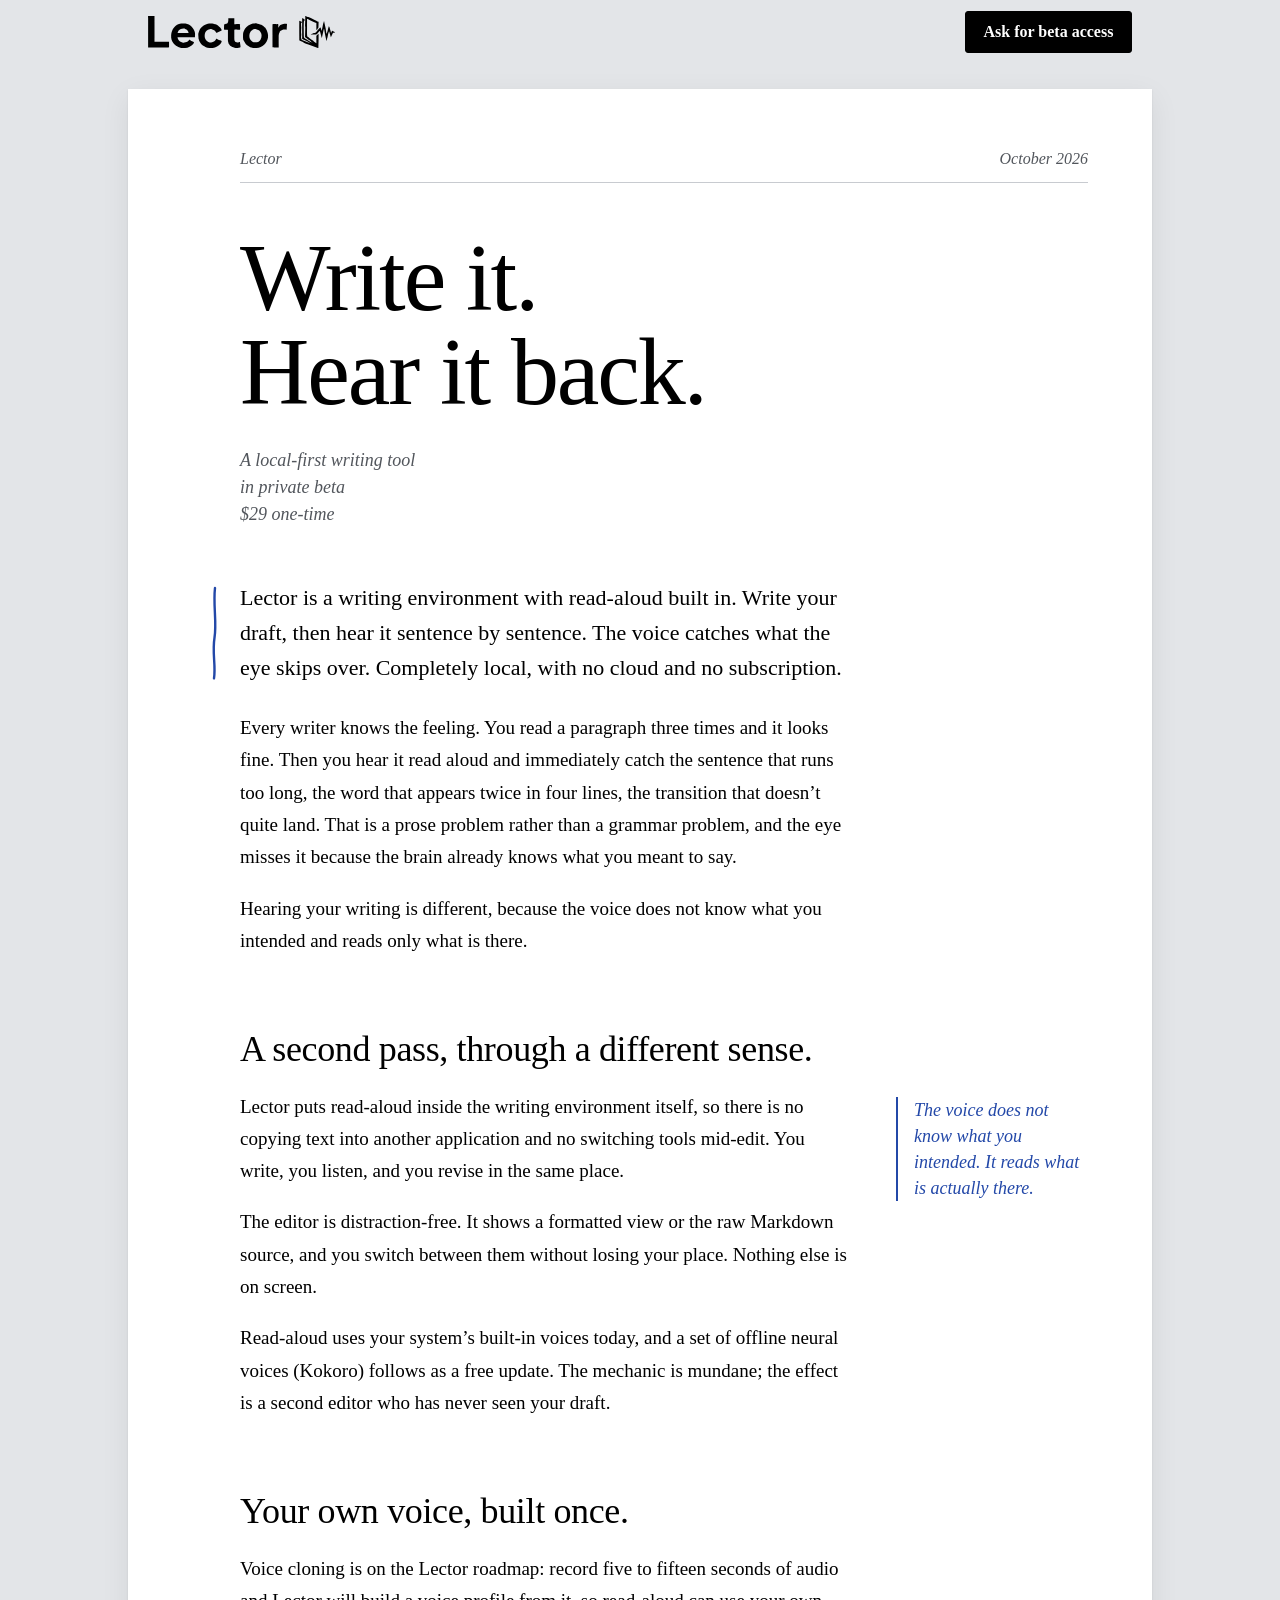
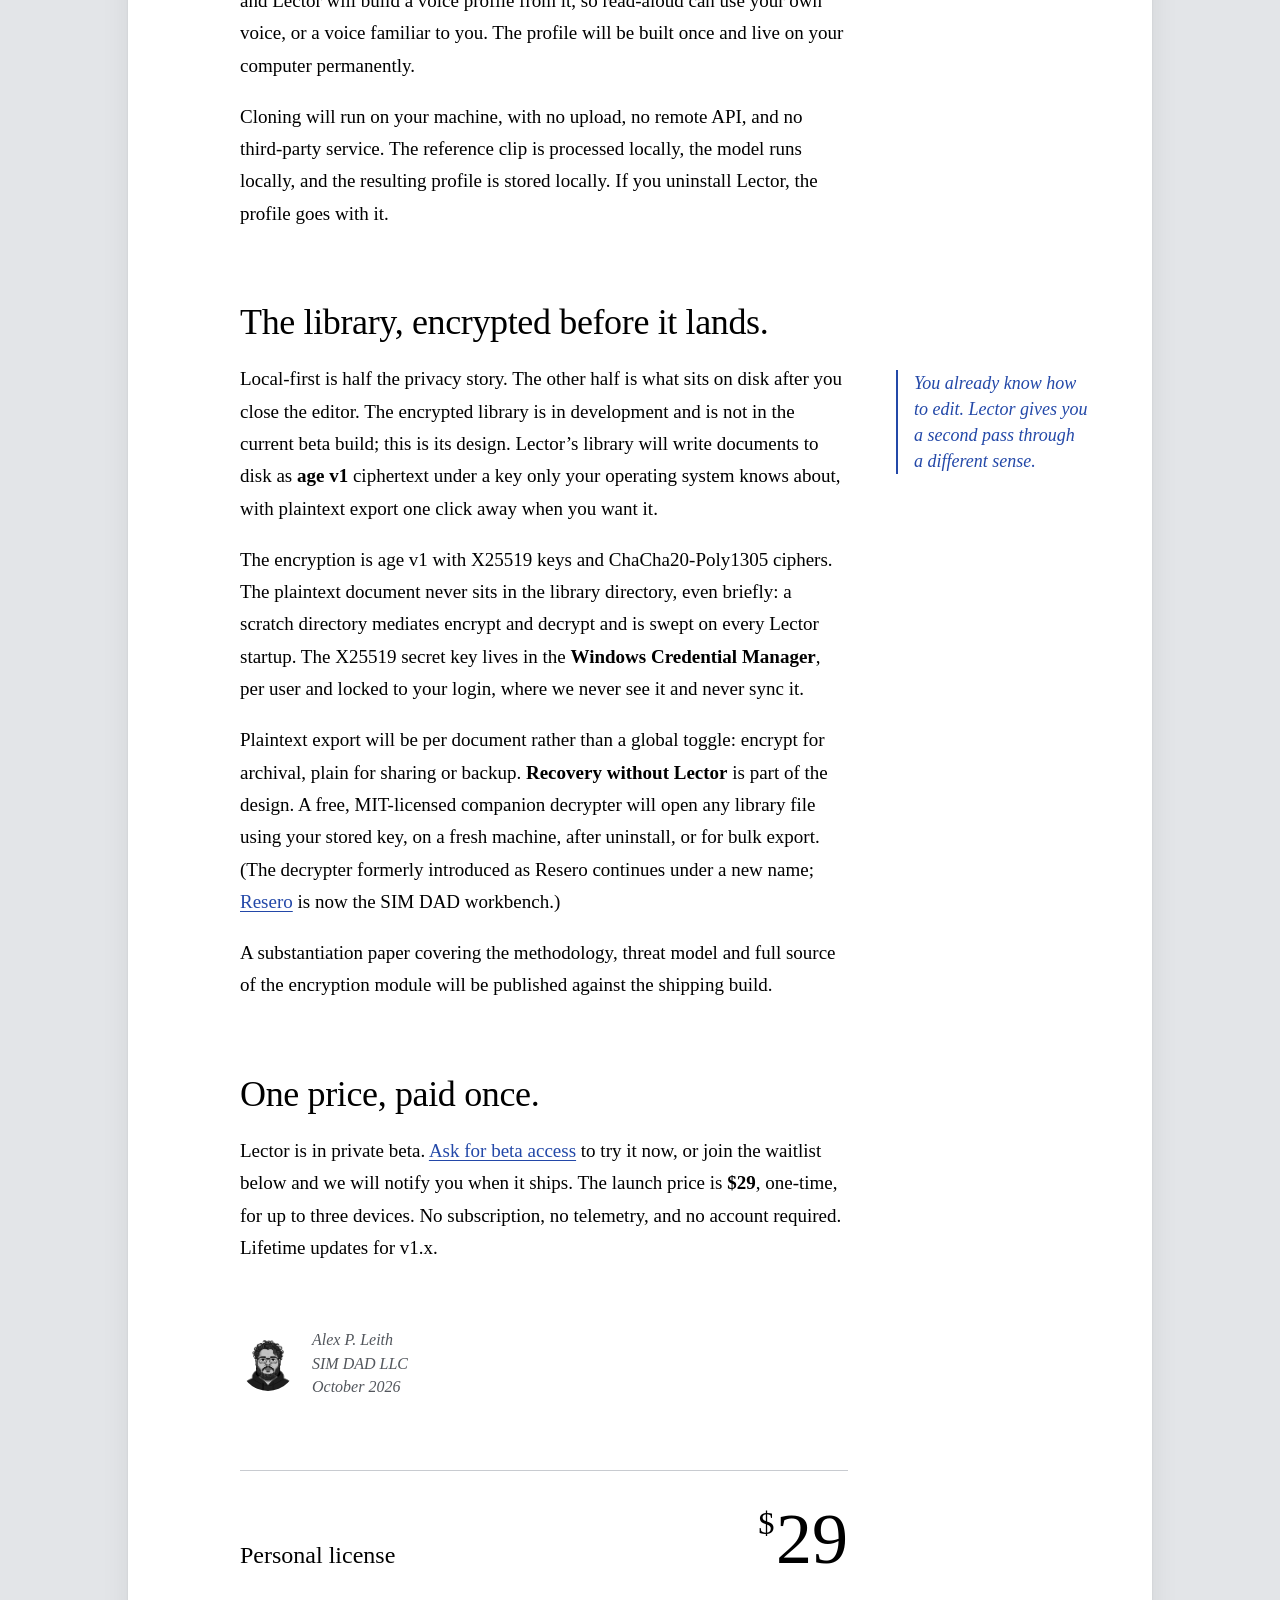
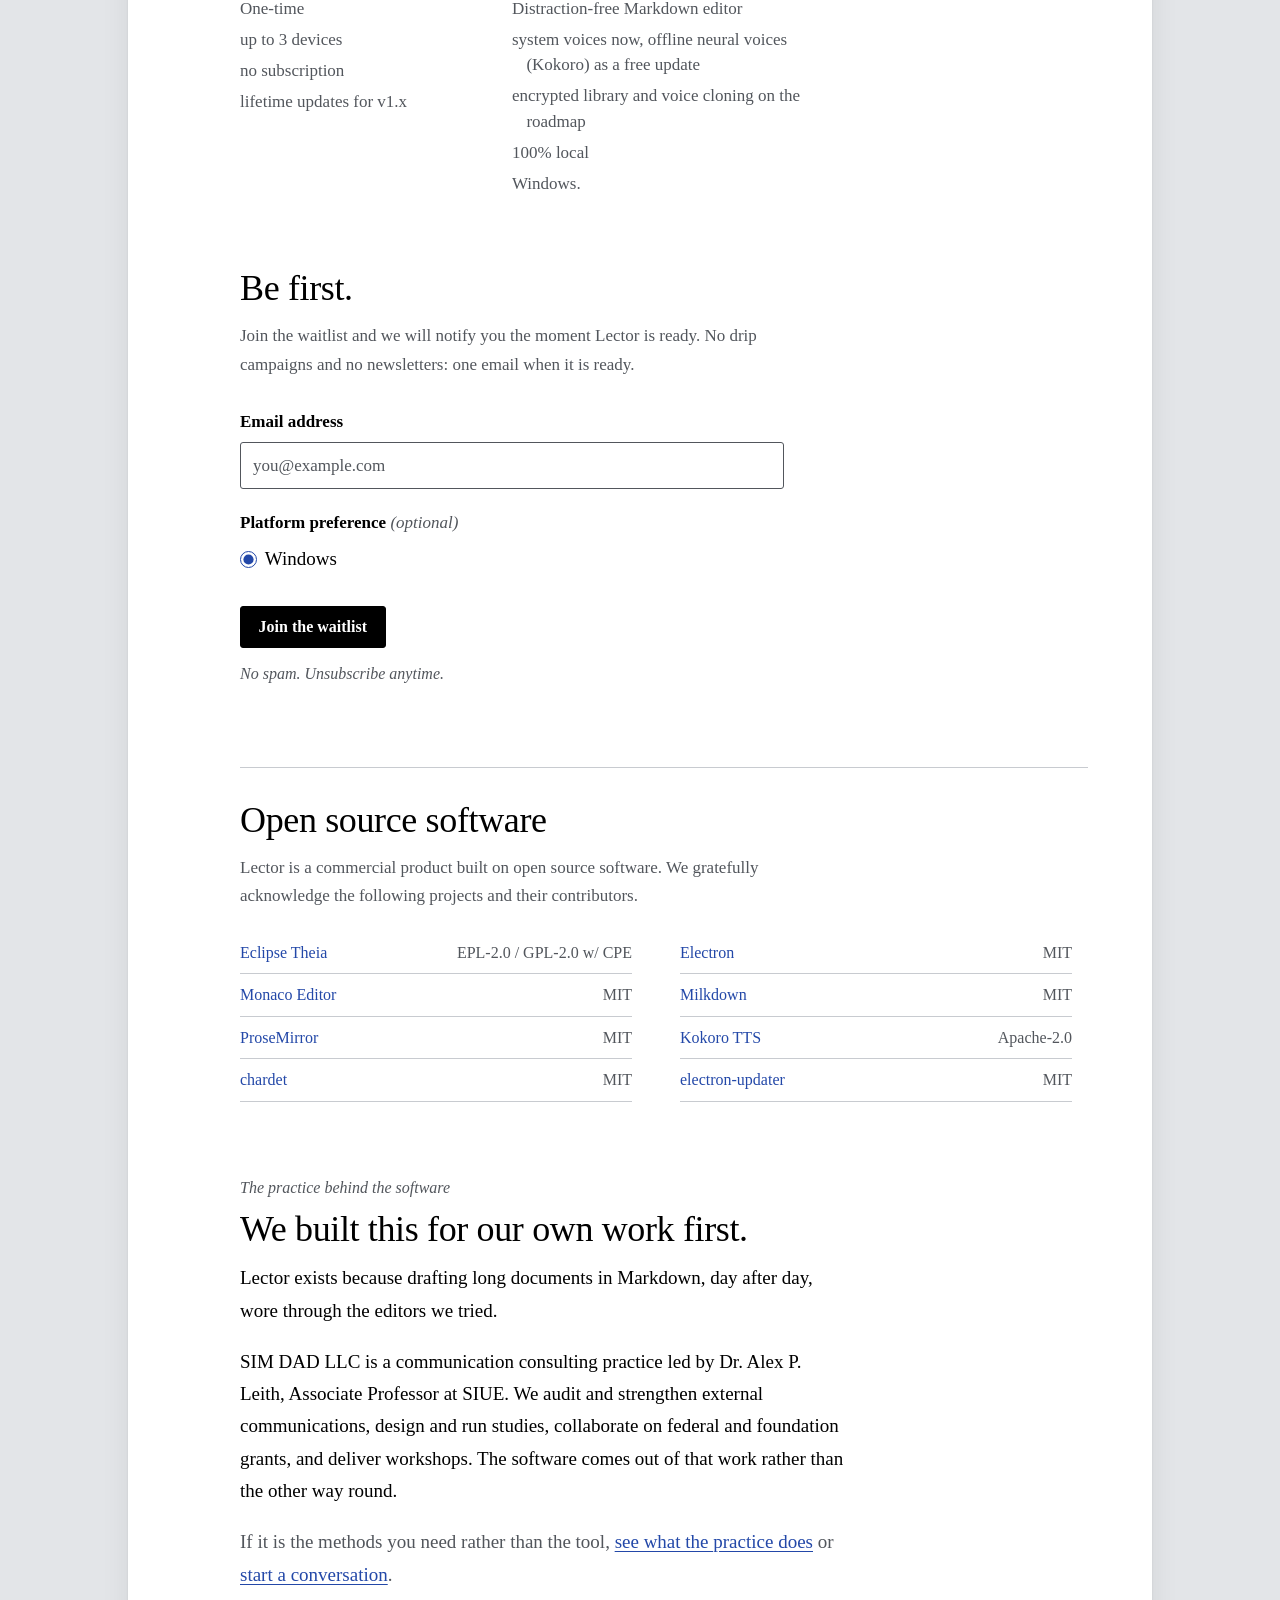
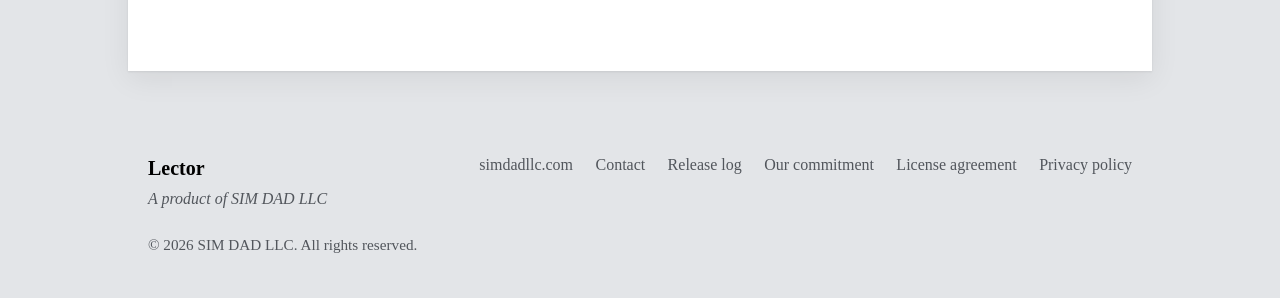
==== commit f683a6f0: "Merge pull request #2 from SIM-DAD/restyle-2026-10 restyle 2026 10" ====
--- a/index.html
+++ b/index.html
@@ -17,7 +17,8 @@
   <meta name="twitter:image" content="https://uselector.app/img/social-share.png">
   <link rel="canonical" href="https://uselector.app/">
   <meta name="author" content="SIM DAD LLC">
-  <meta name="theme-color" content="#1F2937">
+  <meta name="theme-color" content="#E3E5E8" media="(prefers-color-scheme: light)">
+  <meta name="theme-color" content="#111214" media="(prefers-color-scheme: dark)">
   <script type="application/ld+json">
   {
     "@context": "https://schema.org",
@@ -35,1037 +36,159 @@
     }
   }
   </script>
-  <link rel="preconnect" href="https://fonts.googleapis.com">
-  <link rel="preconnect" href="https://fonts.gstatic.com" crossorigin>
-  <link href="https://fonts.googleapis.com/css2?family=Plus+Jakarta+Sans:ital,wght@0,400;0,500;0,600;0,700;0,800;1,400&family=Newsreader:ital,opsz,wght@0,6..72,400;0,6..72,500;0,6..72,600;0,6..72,700;0,6..72,800;1,6..72,400&display=swap" rel="stylesheet">
-
-  <style>
-    /* ─── TOKENS ─────────────────────────────────────────────────── */
-    :root {
-      --accent:    #1F2937;
-      --accent-h:  #0F172A;
-      --text:      #0F0F0F;
-      --muted:     #586070;
-      --bg:        #FFFFFF;
-      --surface:   #F7F7F8;
-      --border:    #E4E4E7;
-      --font:      'Plus Jakarta Sans', -apple-system, BlinkMacSystemFont, sans-serif;
-      --font-display: 'Newsreader', 'Iowan Old Style', 'Source Serif Pro', Georgia, serif;
-      --max-w:     1080px;
-      --radius:    8px;
-    }
-
-    @media (prefers-color-scheme: dark) {
-      :root {
-        --text:    #F4F4F5;
-        --muted:   #A1A1AA;
-        --bg:      #09090B;
-        --surface: #111113;
-        --border:  #27272A;
-        --accent:  #F2B833;
-        --accent-h: #E69F00;
-      }
-    }
-
-    /* ─── RESET ──────────────────────────────────────────────────── */
-    *, *::before, *::after { box-sizing: border-box; margin: 0; padding: 0; }
-    html { scroll-behavior: smooth; }
-    body {
-      font-family: var(--font);
-      color: var(--text);
-      line-height: 1.6;
-      -webkit-font-smoothing: antialiased;
-      background-color: var(--bg);
-      background-image: url("data:image/svg+xml;utf8,<svg xmlns='http://www.w3.org/2000/svg' width='240' height='240'><filter id='n'><feTurbulence type='fractalNoise' baseFrequency='0.9' numOctaves='2' stitchTiles='stitch'/><feColorMatrix values='0 0 0 0 0 0 0 0 0 0 0 0 0 0 0 0 0 0 0.05 0'/></filter><rect width='100%25' height='100%25' filter='url(%23n)'/></svg>");
-      background-repeat: repeat;
-    }
-    img, video { max-width: 100%; display: block; }
-    a { color: inherit; text-decoration: none; }
-
-    /* ─── PAGE-LOAD REVEAL ───────────────────────────────────────── */
-    @keyframes fadeUp {
-      from { opacity: 0; transform: translateY(14px); }
-      to   { opacity: 1; transform: translateY(0); }
-    }
-    .hero-eyebrow, .hero h1, .hero-sub, .hero-actions, .hero-meta {
-      animation: fadeUp 0.75s cubic-bezier(0.2, 0.65, 0.3, 1) backwards;
-    }
-    .hero-eyebrow { animation-delay: 0.10s; }
-    .hero h1     { animation-delay: 0.22s; }
-    .hero-sub    { animation-delay: 0.44s; }
-    .hero-actions{ animation-delay: 0.60s; }
-    .hero-meta   { animation-delay: 0.74s; }
-    @media (prefers-reduced-motion: reduce) {
-      .hero-eyebrow, .hero h1, .hero-sub, .hero-actions, .hero-meta {
-        animation: none;
-      }
-    }
-
-    /* ─── LAYOUT ─────────────────────────────────────────────────── */
-    .container {
-      max-width: var(--max-w);
-      margin: 0 auto;
-      padding: 0 2rem;
-    }
-
-    /* ─── NAV ────────────────────────────────────────────────────── */
-    .nav {
-      position: sticky;
-      top: 0;
-      z-index: 100;
-      background: transparent;
-      border-bottom: 1px solid transparent;
-      transition: background 0.2s, border-color 0.2s;
-    }
-    .nav.scrolled {
-      background: var(--bg);
-      border-color: var(--border);
-    }
-    .nav-inner {
-      max-width: var(--max-w);
-      margin: 0 auto;
-      padding: 0 2rem;
-      height: 60px;
-      display: flex;
-      align-items: center;
-      justify-content: space-between;
-    }
-    .nav-brand { display: flex; align-items: center; }
-    .nav-wordmark { height: 36px; width: auto; display: block; }
-
-    /* ─── BUTTONS ────────────────────────────────────────────────── */
-    .btn {
-      display: inline-flex;
-      align-items: center;
-      gap: 0.3rem;
-      padding: 0.6rem 1.3rem;
-      border-radius: var(--radius);
-      font-family: var(--font);
-      font-size: 0.875rem;
-      font-weight: 600;
-      cursor: pointer;
-      border: 1.5px solid transparent;
-      transition: all 0.15s;
-      text-decoration: none;
-    }
-    .btn-primary   { background: var(--accent); color: #fff; border-color: var(--accent); }
-    .btn-primary:hover { background: var(--accent-h); border-color: var(--accent-h); }
-    .btn-ghost     { background: transparent; color: var(--text); border-color: var(--border); }
-    .btn-ghost:hover { border-color: var(--accent); color: var(--accent); }
-    .btn-ghost-white { background: transparent; color: #fff; border-color: rgba(255,255,255,0.35); }
-    .btn-ghost-white:hover { border-color: #fff; }
-    .btn-lg { padding: 0.8rem 1.75rem; font-size: 1rem; }
-
-    /* ─── HERO ───────────────────────────────────────────────────── */
-    .hero {
-      padding: 7rem 0 5rem;
-      border-bottom: 1px solid var(--border);
-    }
-    .hero-inner {
-      max-width: var(--max-w);
-      margin: 0 auto;
-      padding: 0 2rem;
-    }
-    .hero-eyebrow {
-      display: inline-block;
-      font-size: 0.75rem;
-      font-weight: 700;
-      text-transform: uppercase;
-      letter-spacing: 0.1em;
-      color: var(--muted);
-      margin-bottom: 1.5rem;
-    }
-    .hero h1 {
-      font-family: var(--font-display);
-      font-size: clamp(3rem, 6.5vw, 5.25rem);
-      font-weight: 600;
-      line-height: 1.02;
-      letter-spacing: -0.025em;
-      max-width: 14ch;
-      margin-bottom: 1.5rem;
-    }
-    .hero-accent {
-      color: var(--accent);
-      font-style: italic;
-      font-weight: 500;
-    }
-    .hero-sub {
-      font-size: 1.125rem;
-      color: var(--muted);
-      max-width: 52ch;
-      line-height: 1.65;
-      margin-bottom: 2.5rem;
-      font-weight: 400;
-    }
-    .hero-actions {
-      display: flex;
-      align-items: center;
-      gap: 0.75rem;
-      flex-wrap: wrap;
-    }
-    .hero-meta {
-      margin-top: 1.75rem;
-      font-size: 0.8rem;
-      color: var(--muted);
-    }
-    .hero-meta span { margin: 0 0.4rem; opacity: 0.4; }
-
-    /* ─── STATS STRIP ────────────────────────────────────────────── */
-    .stats-strip {
-      border-bottom: 1px solid var(--border);
-      padding: 2.75rem 0;
-    }
-    .stats-inner {
-      max-width: var(--max-w);
-      margin: 0 auto;
-      padding: 0 2rem;
-      display: grid;
-      grid-template-columns: repeat(4, 1fr);
-      gap: 2rem;
-    }
-    .stat-num {
-      font-family: var(--font-display);
-      font-size: 2.5rem;
-      font-weight: 600;
-      color: var(--accent);
-      letter-spacing: -0.025em;
-      line-height: 1;
-    }
-    .stat-label {
-      font-size: 0.8rem;
-      color: var(--muted);
-      margin-top: 0.3rem;
-      font-weight: 500;
-    }
-
-    /* ─── DEMO ───────────────────────────────────────────────────── */
-    .demo-section {
-      padding: 4rem 0;
-      border-bottom: 1px solid var(--border);
-    }
-    .demo-inner {
-      max-width: var(--max-w);
-      margin: 0 auto;
-      padding: 0 2rem;
-    }
-    .demo-video {
-      width: 100%;
-      border-radius: 10px;
-      border: 1px solid var(--border);
-      display: block;
-    }
-
-    /* ─── SECTIONS ───────────────────────────────────────────────── */
-    .section       { padding: 6rem 0; border-bottom: 1px solid var(--border); }
-    .section-alt   { padding: 6rem 0; background: var(--surface); border-bottom: 1px solid var(--border); }
-    .section-dark  { padding: 6rem 0; background: #0F0F0F; color: #FFFFFF; }
-    @media (prefers-color-scheme: dark) {
-      .section-dark { background: #1C1C1E; }
-    }
-
-    .eyebrow {
-      display: block;
-      font-size: 0.72rem;
-      font-weight: 700;
-      text-transform: uppercase;
-      letter-spacing: 0.12em;
-      color: var(--accent);
-      margin-bottom: 1rem;
-    }
-    .section-dark .eyebrow { color: rgba(255,255,255,0.45); }
-
-    h2 {
-      font-family: var(--font-display);
-      font-size: clamp(1.85rem, 3.7vw, 2.75rem);
-      font-weight: 600;
-      line-height: 1.12;
-      letter-spacing: -0.02em;
-      margin-bottom: 1.25rem;
-    }
-    h2 em {
-      font-style: italic;
-      color: var(--accent);
-      font-weight: 500;
-    }
-    .section-dark h2 { color: #fff; }
-    .section-dark h2 em { color: var(--accent); }
-
-    .section-sub {
-      font-size: 1.0625rem;
-      color: var(--muted);
-      max-width: 58ch;
-      line-height: 1.65;
-    }
-    .section-dark .section-sub { color: rgba(255,255,255,0.5); }
-
-    /* ─── PROBLEM / SOLUTION ─────────────────────────────────────── */
-    .prose-grid {
-      display: grid;
-      grid-template-columns: 1fr 1fr;
-      gap: 4rem;
-      align-items: start;
-      margin-top: 3.5rem;
-    }
-    .prose-col p {
-      font-size: 0.9875rem;
-      color: var(--muted);
-      line-height: 1.75;
-      margin-bottom: 1rem;
-    }
-    .prose-col p:last-child { margin-bottom: 0; }
-
-    /* ─── FEATURES ───────────────────────────────────────────────── */
-    .features-grid {
-      display: grid;
-      grid-template-columns: 1fr 1fr;
-      margin-top: 3.5rem;
-      border: 1px solid var(--border);
-      border-radius: var(--radius);
-      overflow: hidden;
-    }
-    .feature-cell {
-      padding: 2rem 2rem 2rem;
-      border-right: 1px solid var(--border);
-      border-bottom: 1px solid var(--border);
-    }
-    .feature-cell:nth-child(even) { border-right: none; }
-    .feature-cell:nth-last-child(-n+2) { border-bottom: none; }
-    .feature-cell h3 {
-      font-size: 0.9375rem;
-      font-weight: 700;
-      margin-bottom: 0.5rem;
-      color: var(--text);
-      letter-spacing: -0.01em;
-    }
-    .feature-cell p {
-      font-size: 0.875rem;
-      color: var(--muted);
-      line-height: 1.65;
-    }
-    .feature-num {
-      font-size: 0.7rem;
-      font-weight: 800;
-      color: var(--accent);
-      text-transform: uppercase;
-      letter-spacing: 0.1em;
-      margin-bottom: 0.75rem;
-    }
-
-    /* ─── DARK PULLQUOTE ─────────────────────────────────────────── */
-    .pullquote {
-      font-size: clamp(1.5rem, 3vw, 2.25rem);
-      font-weight: 700;
-      line-height: 1.3;
-      color: #fff;
-      max-width: 28ch;
-      margin-bottom: 2rem;
-      letter-spacing: -0.02em;
-    }
-    .pullquote em {
-      color: var(--accent);
-      font-style: normal;
-    }
-
-    /* ─── PRICING ────────────────────────────────────────────────── */
-    .pricing-card {
-      border: 1px solid var(--border);
-      border-radius: var(--radius);
-      padding: 2.5rem;
-      max-width: 420px;
-    }
-    .price-tag {
-      font-size: 3.5rem;
-      font-weight: 800;
-      color: var(--text);
-      letter-spacing: -0.04em;
-      line-height: 1;
-      margin: 1rem 0 0.35rem;
-    }
-    .price-tag sup { font-size: 1.5rem; vertical-align: super; }
-    .price-note {
-      font-size: 0.8125rem;
-      color: var(--muted);
-      margin-bottom: 1.5rem;
-    }
-    .price-features {
-      list-style: none;
-      margin-bottom: 2rem;
-    }
-    .price-features li {
-      font-size: 0.875rem;
-      color: var(--muted);
-      padding: 0.5rem 0;
-      border-top: 1px solid var(--border);
-      display: flex;
-      align-items: baseline;
-      gap: 0.6rem;
-    }
-    .price-features li::before {
-      content: '✓';
-      color: var(--accent);
-      font-size: 0.75rem;
-      font-weight: 800;
-      flex-shrink: 0;
-    }
-
-    /* ─── WAITLIST ───────────────────────────────────────────────── */
-    .waitlist-wrap {
-      max-width: 520px;
-    }
-    .wl-form {
-      margin-top: 2rem;
-      display: flex;
-      flex-direction: column;
-      gap: 1rem;
-    }
-    .wl-field {
-      display: flex;
-      flex-direction: column;
-      gap: 0.4rem;
-    }
-    .wl-field label {
-      font-size: 0.8125rem;
-      font-weight: 600;
-      color: var(--text);
-    }
-    .wl-field label span { font-weight: 400; color: var(--muted); }
-    .wl-field input[type="email"] {
-      width: 100%;
-      padding: 0.75rem 1rem;
-      font-family: var(--font);
-      font-size: 0.9375rem;
-      background: var(--bg);
-      color: var(--text);
-      border: 1.5px solid var(--border);
-      border-radius: var(--radius);
-      transition: border-color 0.15s;
-    }
-    .wl-field input[type="email"]:focus {
-      outline: none;
-      border-color: var(--accent);
-    }
-    .wl-field input::placeholder { color: var(--muted); }
-    .radio-row {
-      display: flex;
-      gap: 1rem;
-      flex-wrap: wrap;
-    }
-    .radio-row label {
-      display: flex;
-      align-items: center;
-      gap: 0.4rem;
-      font-size: 0.875rem;
-      color: var(--muted);
-      cursor: pointer;
-    }
-    .radio-row input[type="radio"] { accent-color: var(--accent); }
-    .wl-submit {
-      width: 100%;
-      padding: 0.875rem;
-      background: var(--accent);
-      color: #fff;
-      border: none;
-      border-radius: var(--radius);
-      font-family: var(--font);
-      font-size: 0.9375rem;
-      font-weight: 700;
-      cursor: pointer;
-      transition: background 0.15s;
-    }
-    .wl-submit:hover:not(:disabled) { background: var(--accent-h); }
-    .wl-submit:disabled { opacity: 0.55; cursor: not-allowed; }
-    .wl-fine {
-      font-size: 0.775rem;
-      color: var(--muted);
-    }
-    .wl-success {
-      display: none;
-      padding: 1.5rem;
-      border: 1px solid var(--border);
-      border-radius: var(--radius);
-      background: var(--surface);
-    }
-    .wl-success.visible { display: block; }
-    .wl-success h3 { font-size: 1.05rem; font-weight: 700; margin-bottom: 0.35rem; }
-    .wl-success p  { font-size: 0.875rem; color: var(--muted); }
-    .wl-error {
-      display: none;
-      font-size: 0.8125rem;
-      color: #dc2626;
-    }
-    .wl-error.visible { display: block; }
-
-    /* ─── FOOTER ─────────────────────────────────────────────────── */
-    .footer {
-      padding: 3rem 0 2.5rem;
-      border-top: 1px solid var(--border);
-    }
-    .footer-inner {
-      max-width: var(--max-w);
-      margin: 0 auto;
-      padding: 0 2rem;
-      display: flex;
-      align-items: center;
-      justify-content: space-between;
-      flex-wrap: wrap;
-      gap: 1.5rem;
-    }
-    .footer-brand {
-      font-weight: 800;
-      font-size: 1rem;
-      letter-spacing: -0.02em;
-    }
-    .footer-sub {
-      font-size: 0.775rem;
-      color: var(--muted);
-      margin-top: 2px;
-    }
-    .footer-links {
-      display: flex;
-      gap: 1.75rem;
-      align-items: center;
-      flex-wrap: wrap;
-    }
-    .footer-links a {
-      font-size: 0.8125rem;
-      color: var(--muted);
-      transition: color 0.15s;
-    }
-    .footer-links a:hover { color: var(--text); }
-    .footer-copy {
-      max-width: var(--max-w);
-      margin: 1.5rem auto 0;
-      padding: 1.5rem 2rem 0;
-      border-top: 1px solid var(--border);
-      font-size: 0.75rem;
-      color: var(--muted);
-    }
-
-    /* ─── FOCUS ──────────────────────────────────────────────────── */
-    :focus-visible {
-      outline: 2px solid var(--accent);
-      outline-offset: 3px;
-      border-radius: 3px;
-    }
-
-    /* ─── RESPONSIVE ─────────────────────────────────────────────── */
-    @media (max-width: 768px) {
-      .hero       { padding: 5.5rem 0 4rem; }
-      .stats-inner { grid-template-columns: repeat(2, 1fr); }
-      .prose-grid  { grid-template-columns: 1fr; gap: 2rem; }
-      .features-grid { grid-template-columns: 1fr; }
-      .feature-cell { border-right: none; }
-      .feature-cell:nth-last-child(-n+2) { border-bottom: 1px solid var(--border); }
-      .feature-cell:last-child { border-bottom: none; }
-      .section     { padding: 4.5rem 0; }
-      .section-alt { padding: 4.5rem 0; }
-      .section-dark { padding: 4.5rem 0; }
-    }
-
-    @media (max-width: 480px) {
-      .hero h1     { font-size: 2.6rem; }
-      .hero-actions .btn { width: 100%; justify-content: center; }
-      .stats-inner { grid-template-columns: 1fr 1fr; gap: 1.5rem; }
-    }
-    /* ═══════════════════════════════════════════════════════════ */
-    /*  MANUSCRIPT LAYOUT: the page is a piece of writing       */
-    /* ═══════════════════════════════════════════════════════════ */
-
-    .manuscript {
-      max-width: 720px;
-      margin: 0 auto;
-      padding: 0 2rem;
-      font-family: var(--font-display);
-      color: var(--text);
-    }
-    .manuscript p {
-      font-size: 1.1875rem;
-      line-height: 1.7;
-      margin: 0 0 1.4rem;
-      color: var(--text);
-    }
-    .manuscript em { font-style: italic; }
-
-    /* ── issue marker (top) ── */
-    .issue-marker {
-      max-width: 720px;
-      margin: 4rem auto 3rem;
-      padding: 0 2rem;
-      display: flex;
-      align-items: center;
-      gap: 1.25rem;
-      font-family: var(--font);
-      font-size: 0.7rem;
-      font-weight: 700;
-      letter-spacing: 0.18em;
-      text-transform: uppercase;
-      color: var(--muted);
-    }
-    .issue-marker::before,
-    .issue-marker::after {
-      content: "";
-      flex: 1;
-      height: 1px;
-      background: var(--border);
-    }
-
-    /* ── opening (replaces hero) ── */
-    .opening {
-      max-width: 720px;
-      margin: 0 auto 3.5rem;
-      padding: 0 2rem;
-      text-align: center;
-    }
-    .opening h1 {
-      font-family: var(--font-display);
-      font-size: clamp(3.5rem, 9vw, 7rem);
-      font-weight: 500;
-      line-height: 0.95;
-      letter-spacing: -0.04em;
-      margin: 0;
-      color: var(--text);
-    }
-    .opening h1 em {
-      font-style: italic;
-      font-weight: 400;
-      color: var(--accent);
-    }
-    .opening .byline {
-      font-family: var(--font);
-      font-size: 0.78rem;
-      letter-spacing: 0.1em;
-      text-transform: uppercase;
-      color: var(--muted);
-      margin-top: 2rem;
-    }
-
-    /* ── lede with drop cap ── */
-    .lede {
-      font-size: 1.3125rem !important;
-      line-height: 1.55 !important;
-      margin-bottom: 2rem !important;
-    }
-    .lede::first-letter {
-      font-family: var(--font-display);
-      float: left;
-      font-size: 5.6em;
-      line-height: 0.85;
-      padding: 0.05em 0.12em 0 0;
-      font-weight: 600;
-      color: var(--accent);
-      font-style: italic;
-    }
-    .lede-opener {
-      font-variant: small-caps;
-      letter-spacing: 0.05em;
-      font-weight: 500;
-    }
-
-    /* ── section markers (Roman numerals) ── */
-    .section-marker {
-      max-width: 720px;
-      margin: 4.5rem auto 1.5rem;
-      padding: 0 2rem;
-      text-align: center;
-    }
-    .section-marker .numeral {
-      font-family: var(--font-display);
-      font-size: 1.4rem;
-      font-weight: 500;
-      font-style: italic;
-      color: var(--accent);
-      letter-spacing: 0.12em;
-      display: inline-block;
-      padding: 0 1.5rem;
-      position: relative;
-    }
-    .section-marker .numeral::before,
-    .section-marker .numeral::after {
-      content: "";
-      position: absolute;
-      top: 50%;
-      width: 3rem;
-      height: 1px;
-      background: var(--border);
-    }
-    .section-marker .numeral::before { right: 100%; }
-    .section-marker .numeral::after  { left: 100%; }
-
-    .section-marker .heading {
-      font-family: var(--font-display);
-      font-size: 1.875rem;
-      font-weight: 600;
-      letter-spacing: -0.015em;
-      line-height: 1.2;
-      margin-top: 0.75rem;
-      color: var(--text);
-    }
-    .section-marker .heading em {
-      font-style: italic;
-      color: var(--accent);
-      font-weight: 500;
-    }
-
-    /* ── pull quote ── */
-    .pull-quote {
-      max-width: 720px;
-      margin: 3.5rem auto;
-      padding: 2rem 2rem 2rem 3.5rem;
-      font-family: var(--font-display);
-      font-size: clamp(1.5rem, 3.2vw, 2.1rem);
-      font-style: italic;
-      font-weight: 500;
-      line-height: 1.3;
-      letter-spacing: -0.015em;
-      color: var(--accent);
-      border-left: 3px solid var(--accent);
-      position: relative;
-    }
-    .pull-quote::before {
-      content: "“";
-      position: absolute;
-      left: 1.2rem;
-      top: 0.5rem;
-      font-size: 4rem;
-      color: var(--accent);
-      opacity: 0.35;
-      line-height: 1;
-      font-family: var(--font-display);
-    }
-
-    /* ── figure ── */
-    .figure {
-      max-width: 920px;
-      margin: 4rem auto;
-      padding: 0 2rem;
-    }
-    .figure-frame {
-      border: 1px solid var(--border);
-      border-radius: 4px;
-      overflow: hidden;
-      background: var(--surface);
-    }
-    .figure-frame video,
-    .figure-frame img {
-      display: block;
-      width: 100%;
-      height: auto;
-    }
-    .figure-caption {
-      font-family: var(--font);
-      font-size: 0.8125rem;
-      color: var(--muted);
-      line-height: 1.55;
-      margin-top: 0.75rem;
-      padding-left: 0.25rem;
-      max-width: 56ch;
-    }
-    .figure-caption b {
-      font-weight: 700;
-      letter-spacing: 0.08em;
-      text-transform: uppercase;
-      font-size: 0.72rem;
-      color: var(--accent);
-      margin-right: 0.5rem;
-    }
-
-    /* ── article-end ornament + signature ── */
-    .ornament {
-      max-width: 720px;
-      margin: 3.5rem auto 1.5rem;
-      padding: 0 2rem;
-      text-align: center;
-      font-family: var(--font-display);
-      font-size: 1.5rem;
-      color: var(--accent);
-      opacity: 0.5;
-    }
-    .signature {
-      max-width: 720px;
-      margin: 0 auto 5rem;
-      padding: 0 2rem;
-      font-family: var(--font);
-      font-size: 0.78rem;
-      letter-spacing: 0.1em;
-      text-transform: uppercase;
-      color: var(--muted);
-      text-align: center;
-    }
-    .signature-avatar {
-      width: 36px; height: 36px; border-radius: 50%;
-      display: inline-block; vertical-align: middle; margin-right: 0.85rem;
-      border: 1px solid var(--border); object-fit: cover;
-    }
-
-    /* ── inline numerical anchors in the prose ── */
-    .manuscript strong {
-      font-weight: 600;
-      color: var(--accent);
-      font-style: italic;
-    }
-
-    /* ── quiet pricing colophon ── */
-    .colophon {
-      max-width: 720px;
-      margin: 6rem auto 4rem;
-      padding: 3rem 2rem 0;
-      border-top: 1px solid var(--border);
-    }
-    .colophon-row {
-      display: flex;
-      align-items: baseline;
-      justify-content: space-between;
-      flex-wrap: wrap;
-      gap: 1.5rem;
-      margin-bottom: 1rem;
-    }
-    .colophon-label {
-      font-family: var(--font);
-      font-size: 0.72rem;
-      letter-spacing: 0.12em;
-      text-transform: uppercase;
-      color: var(--muted);
-    }
-    .colophon-price {
-      font-family: var(--font-display);
-      font-size: 2.25rem;
-      font-weight: 600;
-      color: var(--accent);
-      letter-spacing: -0.02em;
-    }
-    .colophon-price sup { font-size: 1.2rem; vertical-align: super; padding-right: 0.1em; }
-    .colophon p {
-      font-family: var(--font);
-      font-size: 0.875rem;
-      color: var(--muted);
-      line-height: 1.7;
-      margin-bottom: 0.5rem;
-    }
-
-    /* ── waitlist as quiet end-block ── */
-    .end-waitlist {
-      max-width: 720px;
-      margin: 0 auto 5rem;
-      padding: 0 2rem;
-    }
-    .end-waitlist .heading {
-      font-family: var(--font-display);
-      font-size: 2rem;
-      font-weight: 600;
-      letter-spacing: -0.02em;
-      margin-bottom: 0.75rem;
-    }
-    .end-waitlist .heading em { font-style: italic; color: var(--accent); font-weight: 500; }
-
-    /* ── responsive ── */
-    @media (max-width: 720px) {
-      .opening h1 { font-size: clamp(2.6rem, 12vw, 4rem); }
-      .lede::first-letter { font-size: 4em; }
-      .pull-quote { padding: 1.5rem 1.5rem 1.5rem 2.5rem; }
-      .pull-quote::before { left: 0.8rem; top: 0.4rem; font-size: 3rem; }
-      .section-marker .numeral::before,
-      .section-marker .numeral::after { width: 1.5rem; }
-    }
-
-    /* ─── OPEN SOURCE ATTRIBUTION ────────────────────────────── */
-    .oss-section { padding: 3rem 0; border-top: 1px solid var(--border); background: var(--surface); }
-    .oss-heading { font-size: 0.72rem; font-weight: 700; text-transform: uppercase; letter-spacing: 0.12em; color: var(--muted); margin-bottom: 0.6rem; }
-    .oss-sub { font-size: 0.8125rem; color: var(--muted); margin-bottom: 1.25rem; line-height: 1.6; max-width: 64ch; }
-    .oss-grid { display: flex; flex-wrap: wrap; gap: 0.45rem; }
-    .oss-item {
-      display: inline-flex; align-items: center; gap: 0.4rem;
-      padding: 0.25rem 0.7rem; border: 1px solid var(--border); border-radius: 100px;
-      font-size: 0.775rem; color: var(--muted); text-decoration: none;
-      transition: color 0.15s, border-color 0.15s;
-    }
-    .oss-item:hover { color: var(--text); border-color: var(--muted); }
-    .oss-item-name { font-weight: 600; color: var(--text); }
-  
-    /* The practice behind the product. Quiet by design: it should read as provenance,
-       not as an advertisement interrupting the product page. */
-    .practice { background: var(--surface); border-top: 1px solid var(--border);
-                border-bottom: 1px solid var(--border); padding: 3.5rem 1.25rem; }
-    .practice-inner { max-width: 680px; margin: 0 auto; }
-    .practice-eyebrow { font-size: .78rem; letter-spacing: .09em; text-transform: uppercase;
-                        color: var(--muted); margin: 0 0 .6rem; }
-    .practice h2 { font-size: 1.5rem; line-height: 1.25; margin: 0 0 1rem; }
-    .practice p { color: var(--text); margin: 0 0 1rem; }
-    .practice-cta { color: var(--muted); }
-    .practice-cta a { color: var(--accent); text-decoration: underline; text-underline-offset: 2px; }
-    .practice-cta a:hover { text-decoration-thickness: 2px; }
-    /* 5:1 floor: the small tracked labels measure below the floor in the muted gray even at 6.3:1 declared,
-       so they take a darker ink in light mode and keep the muted token in dark mode. */
-    .issue-marker, .opening .byline, .colophon-label { color: #4B5563; }
-    @media (prefers-color-scheme: dark) {
-      .issue-marker, .opening .byline, .colophon-label { color: var(--muted); }
-      /* dark mode: the bright accent carries the button, so the label goes dark */
-      .btn-primary, .wl-submit { background: var(--accent); color: #09090B; border-color: var(--accent); }
-      .btn-primary:hover, .wl-submit:hover:not(:disabled) { background: var(--accent); filter: brightness(1.08); }
-    }
-</style>
+  <link rel="preload" href="/fonts/newsreader-latin-opsz-normal.woff2" as="font" type="font/woff2" crossorigin>
+  <link rel="stylesheet" href="/css/lector.css">
 </head>
 <body>
 
-  <!-- NAV -->
+  <!-- NAV (on the desk) -->
   <nav class="nav" id="nav">
     <div class="nav-inner">
       <a href="#" class="nav-brand">
         <picture>
           <source srcset="img/wordmark-C9B976.svg" media="(prefers-color-scheme: dark)">
-          <img src="img/wordmark-1F2937.svg" alt="Lector" class="nav-wordmark">
+          <img src="img/wordmark-1F2937.svg" alt="Lector" class="nav-wordmark" width="187" height="32">
         </picture>
       </a>
-      <a href="/beta/" class="btn btn-primary">Ask for beta access</a>
+      <a href="/beta/" class="btn">Ask for beta access</a>
     </div>
   </nav>
 
-
-  <!-- ISSUE MARKER -->
-  <div class="issue-marker">Lector &middot; Vol. I, No. 2 &middot; October 2026</div>
-
-
-  <!-- OPENING -->
-  <header class="opening">
-    <h1>Write&nbsp;it.<br><em>Hear</em>&nbsp;it&nbsp;back.</h1>
-    <div class="byline">A local-first writing tool &middot; in private beta &middot; $29 one-time</div>
-  </header>
-
-
-  <!-- LEDE + DROP CAP -->
-  <article class="manuscript">
-    <p class="lede"><span class="lede-opener">Lector is a writing environment</span> with read-aloud built in. Write your draft, then hear it sentence by sentence. The voice catches what the eye skips over. Completely local, with no cloud and no subscription.</p>
-
-    <p>Every writer knows the feeling. You read a paragraph three times and it looks fine. Then you hear it read aloud and immediately catch the sentence that runs too long, the word that appears twice in four lines, the transition that doesn&rsquo;t quite land. That is a prose problem rather than a grammar problem, and the eye misses it because the brain already knows what you meant to say.</p>
-
-    <p>Hearing your writing is different, because the voice does not know what you intended and reads only what is there.</p>
-  </article>
-
-
-
-
-  <!-- SECTION I: WHAT IT DOES -->
-  <div class="section-marker">
-    <span class="numeral">I</span>
-    <div class="heading">A second pass, through a <em>different sense</em>.</div>
-  </div>
-
-  <article class="manuscript" id="problem">
-    <p>Lector puts read-aloud inside the writing environment itself, so there is no copying text into another application and no switching tools mid-edit. You write, you listen, and you revise in the same place.</p>
-
-    <p>The editor is distraction-free. It shows a formatted view or the raw Markdown source, and you switch between them without losing your place. Nothing else is on screen.</p>
-
-    <p>Read-aloud uses your system&rsquo;s built-in voices today, and a set of offline neural voices (Kokoro) follows as a free update. The mechanic is mundane; the effect is a second editor who has never seen your draft.</p>
-  </article>
-
-
-  <!-- PULL QUOTE 1 -->
-  <blockquote class="pull-quote">The voice does not know what you intended. It reads what is actually there.</blockquote>
-
-
-  <!-- SECTION II: VOICE CLONING -->
-  <div class="section-marker">
-    <span class="numeral">II</span>
-    <div class="heading">Your <em>own voice</em>, built once.</div>
-  </div>
-
-  <article class="manuscript">
-    <p>Voice cloning is on the Lector roadmap: record five to fifteen seconds of audio and Lector will build a voice profile from it, so read-aloud can use your own voice, or a voice familiar to you. The profile will be built once and live on your computer permanently.</p>
-
-    <p>Cloning will run on your machine, with no upload, no remote API, and no third-party service. The reference clip is processed locally, the model runs locally, and the resulting profile is stored locally. If you uninstall Lector, the profile goes with it.</p>
-  </article>
-
-
-  <!-- SECTION III: ENCRYPTED LIBRARY -->
-  <div class="section-marker">
-    <span class="numeral">III</span>
-    <div class="heading">The library, <em>encrypted</em> before it lands.</div>
-  </div>
-
-  <article class="manuscript">
-    <p>Local-first is half the privacy story. The other half is what sits on disk after you close the editor. The encrypted library is in development and is not in the current beta build; this is its design. Lector&rsquo;s library will write documents to disk as <strong>age v1</strong> ciphertext under a key only your operating system knows about, with plaintext export one click away when you want it.</p>
-
-    <p>The encryption is age v1 with X25519 keys and ChaCha20-Poly1305 ciphers. The plaintext document never sits in the library directory, even briefly: a scratch directory mediates encrypt and decrypt and is swept on every Lector startup. The X25519 secret key lives in the <strong>Windows Credential Manager</strong>, per user and locked to your login, where we never see it and never sync it.</p>
-
-    <p>Plaintext export will be per document rather than a global toggle: encrypt for archival, plain for sharing or backup. <strong>Recovery without Lector</strong> is part of the design. A free, MIT-licensed companion decrypter will open any library file using your stored key, on a fresh machine, after uninstall, or for bulk export. (The decrypter formerly introduced as Resero continues under a new name; <a href="https://useresero.app">Resero</a> is now the SIM DAD workbench.)</p>
-
-    <p>A substantiation paper covering the methodology, threat model and full source of the encryption module will be published against the shipping build.</p>
-  </article>
-
-
-  <!-- PULL QUOTE 2 -->
-  <blockquote class="pull-quote">You already know how to edit. Lector gives you a second pass through a different sense.</blockquote>
-
-
-  <!-- SECTION IV: END NOTE -->
-  <div class="section-marker">
-    <span class="numeral">IV</span>
-    <div class="heading">One price, <em>paid once</em>.</div>
-  </div>
-
-  <article class="manuscript">
-    <p>Lector is in private beta. <a href="/beta/" style="color:var(--accent);border-bottom:1px solid var(--border);">Ask for beta access</a> to try it now, or join the waitlist below and we will notify you when it ships. The launch price is <strong>$29</strong>, one-time, for up to three devices. No subscription, no telemetry, and no account required. Lifetime updates for v1.x.</p>
-  </article>
-
-
-  <!-- ORNAMENT + SIGNATURE -->
-  <div class="ornament" aria-hidden="true">
-    <svg xmlns="http://www.w3.org/2000/svg" viewBox="0 0 64 64" fill="none" stroke="currentColor" stroke-width="1.5" stroke-linecap="round" stroke-linejoin="round" style="width:2.4em;height:2.4em;display:inline-block;vertical-align:middle;">
-      <path d="M32 8 L20 48 L32 58 L44 48 Z" stroke-width="1.75"/>
-      <line x1="32" y1="22" x2="32" y2="58" stroke-width="1.25"/>
-      <circle cx="32" cy="34" r="2" fill="currentColor" stroke="none"/>
-    </svg>
-  </div>
-  <div class="signature">
-    <img src="img/headshot.png" alt="Alex P. Leith" class="signature-avatar" loading="lazy" decoding="async" width="96" height="96">
-    Lector Editorial &middot; SIM DAD LLC &middot; October 2026
-  </div>
-
-
-  <!-- COLOPHON: PRICING -->
-  <section class="colophon" id="pricing">
-    <div class="colophon-row">
-      <span class="colophon-label">Personal license</span>
-      <div class="colophon-price"><sup>$</sup>29</div>
+  <!-- THE SHEET: a printed draft under revision -->
+  <main class="sheet">
+
+    <!-- running head -->
+    <div class="running-head"><span>Lector</span><span class="rh-right"><span>October 2026</span></span></div>
+
+    <!-- title page -->
+    <header class="title">
+      <h1>Write&nbsp;it.<br>Hear&nbsp;it&nbsp;back.</h1>
+      <ul class="title-lines">
+        <li>A local-first writing tool</li>
+        <li>in private beta</li>
+        <li>$29 one-time</li>
+      </ul>
+    </header>
+
+    <article class="text">
+      <p class="lede"><svg class="mark" aria-hidden="true" focusable="false" viewBox="0 0 14 100" preserveAspectRatio="none"><path d="M7 1 C 5 20, 9 38, 6.5 55 S 8 84, 6 99" fill="none" stroke="currentColor" stroke-width="2.4" stroke-linecap="round" vector-effect="non-scaling-stroke" pathLength="1"/></svg>Lector is a writing environment with read-aloud built in. Write your draft, then hear it sentence by sentence. The voice catches what the eye skips over. Completely local, with no cloud and no subscription.</p>
+
+      <p>Every writer knows the feeling. You read a paragraph three times and it looks fine. Then you hear it read aloud and immediately catch the sentence that runs too long, the word that appears twice in four lines, the transition that doesn&rsquo;t quite land. That is a prose problem rather than a grammar problem, and the eye misses it because the brain already knows what you meant to say.</p>
+
+      <p>Hearing your writing is different, because the voice does not know what you intended and reads only what is there.</p>
+    </article>
+
+    <!-- I: WHAT IT DOES -->
+    <section class="part" id="problem">
+      <h2 class="part-head">A second pass, through a different sense.</h2>
+      <div class="text">
+        <p>Lector puts read-aloud inside the writing environment itself, so there is no copying text into another application and no switching tools mid-edit. You write, you listen, and you revise in the same place.</p>
+
+        <p>The editor is distraction-free. It shows a formatted view or the raw Markdown source, and you switch between them without losing your place. Nothing else is on screen.</p>
+
+        <p>Read-aloud uses your system&rsquo;s built-in voices today, and a set of offline neural voices (Kokoro) follows as a free update. The mechanic is mundane; the effect is a second editor who has never seen your draft.</p>
+      </div>
+      <blockquote class="note">The voice does not know what you intended. It reads what is actually there.</blockquote>
+    </section>
+
+    <!-- II: VOICE CLONING -->
+    <section class="part">
+      <h2 class="part-head">Your own voice, built once.</h2>
+      <div class="text">
+        <p>Voice cloning is on the Lector roadmap: record five to fifteen seconds of audio and Lector will build a voice profile from it, so read-aloud can use your own voice, or a voice familiar to you. The profile will be built once and live on your computer permanently.</p>
+
+        <p>Cloning will run on your machine, with no upload, no remote API, and no third-party service. The reference clip is processed locally, the model runs locally, and the resulting profile is stored locally. If you uninstall Lector, the profile goes with it.</p>
+      </div>
+    </section>
+
+    <!-- III: ENCRYPTED LIBRARY -->
+    <section class="part">
+      <h2 class="part-head">The library, encrypted before it lands.</h2>
+      <div class="text">
+        <p>Local-first is half the privacy story. The other half is what sits on disk after you close the editor. The encrypted library is in development and is not in the current beta build; this is its design. Lector&rsquo;s library will write documents to disk as <strong>age v1</strong> ciphertext under a key only your operating system knows about, with plaintext export one click away when you want it.</p>
+
+        <p>The encryption is age v1 with X25519 keys and ChaCha20-Poly1305 ciphers. The plaintext document never sits in the library directory, even briefly: a scratch directory mediates encrypt and decrypt and is swept on every Lector startup. The X25519 secret key lives in the <strong>Windows Credential Manager</strong>, per user and locked to your login, where we never see it and never sync it.</p>
+
+        <p>Plaintext export will be per document rather than a global toggle: encrypt for archival, plain for sharing or backup. <strong>Recovery without Lector</strong> is part of the design. A free, MIT-licensed companion decrypter will open any library file using your stored key, on a fresh machine, after uninstall, or for bulk export. (The decrypter formerly introduced as Resero continues under a new name; <a href="https://useresero.app">Resero</a> is now the SIM DAD workbench.)</p>
+
+        <p>A substantiation paper covering the methodology, threat model and full source of the encryption module will be published against the shipping build.</p>
+      </div>
+      <blockquote class="note">You already know how to edit. Lector gives you a second pass through a different sense.</blockquote>
+    </section>
+
+    <!-- IV: END NOTE -->
+    <section class="part">
+      <h2 class="part-head">One price, paid once.</h2>
+      <div class="text">
+        <p>Lector is in private beta. <a href="/beta/">Ask for beta access</a> to try it now, or join the waitlist below and we will notify you when it ships. The launch price is <strong>$29</strong>, one-time, for up to three devices. No subscription, no telemetry, and no account required. Lifetime updates for v1.x.</p>
+      </div>
+    </section>
+
+    <!-- SIGN-OFF -->
+    <div class="signoff">
+      <img src="img/headshot.png" alt="Alex P. Leith" class="signature-avatar" loading="lazy" decoding="async" width="96" height="96">
+      <ul>
+        <li>Alex P. Leith</li>
+        <li>SIM DAD LLC</li>
+        <li>October 2026</li>
+      </ul>
     </div>
-    <p>One-time &middot; up to 3 devices &middot; no subscription &middot; lifetime updates for v1.x</p>
-    <p>Distraction-free Markdown editor &middot; system voices now, offline neural voices (Kokoro) as a free update &middot; encrypted library and voice cloning on the roadmap &middot; 100% local &middot; Windows.</p>
-  </section>
-
-
-  <!-- WAITLIST (end-block, quiet) -->
-  <section class="end-waitlist" id="waitlist">
-    <div class="heading">Be <em>first</em>.</div>
-    <p style="font-family:var(--font);font-size:0.95rem;color:var(--muted);line-height:1.65;margin-bottom:2rem;">Join the waitlist and we will notify you the moment Lector is ready. No drip campaigns and no newsletters: one email when it is ready.</p>
-
-    <div class="wl-success" id="wl-success" role="status">
-      <h3>You&rsquo;re on the list.</h3>
-      <p>We&rsquo;ll be in touch when Lector launches.</p>
-    </div>
-
-    <form class="wl-form" id="wl-form" novalidate>
-      <div class="wl-field">
-        <label for="wl-email">Email address</label>
-        <input type="email" id="wl-email" name="email" placeholder="you@example.com" required autocomplete="email">
-      </div>
-      <div class="wl-field">
-        <label>Platform preference <span>(optional)</span></label>
-        <div class="radio-row">
-          <label><input type="radio" name="platform" value="windows" checked> Windows</label>
+
+    <!-- PRICING -->
+    <section class="colophon" id="pricing">
+      <div class="colophon-row">
+        <span class="colophon-label">Personal license</span>
+        <div class="colophon-price"><sup>$</sup>29</div>
+      </div>
+      <div class="terms-pair">
+        <ul class="terms">
+          <li>One-time</li>
+          <li>up to 3 devices</li>
+          <li>no subscription</li>
+          <li>lifetime updates for v1.x</li>
+        </ul>
+        <ul class="terms">
+          <li>Distraction-free Markdown editor</li>
+          <li>system voices now, offline neural voices (Kokoro) as a free update</li>
+          <li>encrypted library and voice cloning on the roadmap</li>
+          <li>100% local</li>
+          <li>Windows.</li>
+        </ul>
+      </div>
+    </section>
+
+    <!-- WAITLIST -->
+    <section class="end-waitlist" id="waitlist">
+      <h2>Be first.</h2>
+      <p class="wl-intro">Join the waitlist and we will notify you the moment Lector is ready. No drip campaigns and no newsletters: one email when it is ready.</p>
+
+      <div class="wl-success" id="wl-success" role="status">
+        <h3>You&rsquo;re on the list.</h3>
+        <p>We&rsquo;ll be in touch when Lector launches.</p>
+      </div>
+
+      <form class="wl-form" id="wl-form" novalidate>
+        <div class="wl-field">
+          <label for="wl-email">Email address</label>
+          <input type="email" id="wl-email" name="email" placeholder="you@example.com" required autocomplete="email">
         </div>
-      </div>
-      <button type="submit" class="wl-submit" id="wl-submit">Join the waitlist</button>
-      <p class="wl-error" id="wl-error" role="alert"></p>
-      <p class="wl-fine">No spam. Unsubscribe anytime.</p>
-    </form>
-  </section>
-
-
-  <!-- OPEN SOURCE ATTRIBUTION -->
-  <div class="oss-section">
-    <div class="container">
-      <p class="oss-heading">Open source software</p>
+        <div class="wl-field">
+          <label>Platform preference <span>(optional)</span></label>
+          <div class="radio-row">
+            <label><input type="radio" name="platform" value="windows" checked> Windows</label>
+          </div>
+        </div>
+        <button type="submit" class="btn wl-submit" id="wl-submit">Join the waitlist</button>
+        <p class="wl-error" id="wl-error" role="alert"></p>
+        <p class="wl-fine">No spam. Unsubscribe anytime.</p>
+      </form>
+    </section>
+
+    <!-- BACK MATTER: OPEN SOURCE ATTRIBUTION -->
+    <section class="back-matter">
+      <h2>Open source software</h2>
       <p class="oss-sub">Lector is a commercial product built on open source software. We gratefully acknowledge the following projects and their contributors.</p>
-      <div class="oss-grid">
+      <div class="oss-list">
         <a class="oss-item" href="https://theia-ide.org" target="_blank" rel="noopener"><span class="oss-item-name">Eclipse Theia</span><span>EPL-2.0 / GPL-2.0 w/ CPE</span></a>
         <a class="oss-item" href="https://electronjs.org" target="_blank" rel="noopener"><span class="oss-item-name">Electron</span><span>MIT</span></a>
         <a class="oss-item" href="https://microsoft.github.io/monaco-editor/" target="_blank" rel="noopener"><span class="oss-item-name">Monaco Editor</span><span>MIT</span></a>
@@ -1075,16 +198,11 @@
         <a class="oss-item" href="https://github.com/runk/node-chardet" target="_blank" rel="noopener"><span class="oss-item-name">chardet</span><span>MIT</span></a>
         <a class="oss-item" href="https://www.electron.build" target="_blank" rel="noopener"><span class="oss-item-name">electron-updater</span><span>MIT</span></a>
       </div>
-    </div>
-  </div>
-
-
-  <!-- FOOTER -->
-  
-  <!-- The practice behind the product. -->
-  <section class="practice" aria-labelledby="practice-h">
-    <div class="practice-inner">
-      <p class="practice-eyebrow">The practice behind the software</p>
+    </section>
+
+    <!-- The practice behind the product. -->
+    <section class="practice" aria-labelledby="practice-h">
+      <p class="practice-label">The practice behind the software</p>
       <h2 id="practice-h">We built this for our own work first.</h2>
       <p>Lector exists because drafting long documents in Markdown, day after day, wore through the editors we tried.</p>
       <p>SIM DAD LLC is a communication consulting practice led by Dr. Alex P. Leith,
@@ -1097,11 +215,13 @@
         <a href="https://simdadllc.com#services">see what the practice does</a>
         or <a href="mailto:hello@simdadllc.com">start a conversation</a>.
       </p>
-    </div>
-  </section>
-
-<footer class="footer">
-    <div class="footer-inner">
+    </section>
+
+  </main>
+
+  <!-- FOOTER (on the desk) -->
+  <footer class="footer">
+    <div class="desk-row">
       <div>
         <div class="footer-brand">Lector</div>
         <div class="footer-sub">A product of SIM DAD LLC</div>
@@ -1117,8 +237,6 @@
     </div>
     <p class="footer-copy">&copy; 2026 SIM DAD LLC. All rights reserved.</p>
   </footer>
-
-
   <script>
     /* ── BREVO BACKEND ENDPOINT ─────────────────────────────────────
        Set this to your own backend endpoint that calls Brevo Contacts API.
--- a/css/lector.css
+++ b/css/lector.css
@@ -0,0 +1,252 @@
+/* Lector: the manuscript under revision.
+   A printed draft sheet on a desk, marked in an editor's blue pencil.
+   Brief: site-copy/DESIGN-BRIEFS-2026-10-15.md, section 4. Plan: restyle-2026-10/plans/lector-web.md */
+
+@font-face {
+  font-family: "Newsreader";
+  font-style: normal;
+  font-weight: 200 800;
+  font-display: swap;
+  src: url("/fonts/newsreader-latin-opsz-normal.woff2") format("woff2-variations"),
+       url("/fonts/newsreader-latin-opsz-normal.woff2") format("woff2");
+}
+@font-face {
+  font-family: "Newsreader";
+  font-style: italic;
+  font-weight: 200 800;
+  font-display: swap;
+  src: url("/fonts/newsreader-latin-opsz-italic.woff2") format("woff2-variations"),
+       url("/fonts/newsreader-latin-opsz-italic.woff2") format("woff2");
+}
+
+/* ---- tokens ------------------------------------------------------------ */
+:root {
+  color-scheme: light dark;
+  --desk:     #E3E5E8;
+  --paper:    #FFFFFF;
+  --ink:      #000000;
+  --pencil:   #2348A8;
+  --graphite: #52565C;
+  --rule:     #C8CBD0;
+  --shadow:   0 1px 2px rgba(0, 0, 0, 0.08), 0 8px 28px rgba(0, 0, 0, 0.07);
+  --serif:    "Newsreader", "Iowan Old Style", Georgia, serif;
+  --measure:  64ch;
+}
+@media (prefers-color-scheme: dark) {
+  :root {
+    --desk:     #111214;
+    --paper:    #1B1C1F;
+    --ink:      #F1F1EF;
+    --pencil:   #9FB7F2;
+    --graphite: #B3B7BE;
+    --rule:     #393B41;
+    --shadow:   0 0 0 1px #26282C, 0 10px 30px rgba(0, 0, 0, 0.45);
+  }
+}
+
+/* ---- base -------------------------------------------------------------- */
+*, *::before, *::after { box-sizing: border-box; margin: 0; padding: 0; }
+html { -webkit-text-size-adjust: 100%; }
+body {
+  font-family: var(--serif);
+  font-optical-sizing: auto;
+  font-size: 1.1875rem;
+  line-height: 1.7;
+  color: var(--ink);
+  background: var(--desk);
+  -webkit-font-smoothing: antialiased;
+}
+img, video, svg { display: block; max-width: 100%; }
+a { color: var(--pencil); text-decoration: underline; text-decoration-thickness: 1px; text-underline-offset: 0.18em; }
+a:hover { text-decoration-thickness: 2px; }
+:focus-visible { outline: 2px solid var(--pencil); outline-offset: 3px; border-radius: 2px; }
+strong { font-weight: 650; }
+p + p { margin-top: 1em; }
+ul { list-style: none; }
+
+.skip { position: absolute; left: -9999px; }
+.skip:focus { position: fixed; left: 1rem; top: 1rem; z-index: 20; background: var(--paper); color: var(--ink);
+  padding: 0.6rem 0.9rem; border: 2px solid var(--pencil); }
+
+/* ---- the desk: nav and footer sit on it -------------------------------- */
+.nav { position: sticky; top: 0; z-index: 10; background: transparent; border-bottom: 1px solid transparent;
+  transition: background 0.15s, border-color 0.15s; }
+.nav.scrolled { background: var(--desk); border-color: var(--rule); }
+.nav-inner, .desk-row { max-width: 64rem; margin: 0 auto; padding: 0 1.25rem; min-height: 64px;
+  display: flex; align-items: center; justify-content: space-between; gap: 1rem; }
+.nav-brand { display: flex; align-items: center; text-decoration: none; color: var(--ink); }
+.nav-wordmark { height: 32px; width: auto; }
+.nav-brand-text { font-size: 1.35rem; font-weight: 600; letter-spacing: -0.01em; }
+.nav-back { font-size: 1rem; color: var(--graphite); text-decoration: none; }
+.nav-back:hover { color: var(--ink); text-decoration: underline; }
+
+.btn { display: inline-block; font: 600 1rem/1.2 var(--serif); padding: 0.65rem 1.1rem; border-radius: 3px;
+  border: 1px solid var(--ink); background: var(--ink); color: var(--paper); text-decoration: none; cursor: pointer;
+  transition: background 0.12s, border-color 0.12s; }
+.btn:hover { background: var(--pencil); border-color: var(--pencil); color: var(--paper); }
+.btn:active { transform: translateY(1px); }
+
+/* ---- the sheet ---------------------------------------------------------- */
+.sheet { position: relative; max-width: 64rem; margin: 0.5rem auto 3rem; background: var(--paper);
+  box-shadow: var(--shadow); padding: 2.25rem 1.25rem 3rem; }
+@media (min-width: 720px)  { .sheet { width: calc(100% - 2.5rem); margin: 1rem auto 4rem; padding: 3rem 3rem 4rem 5.5rem; } }
+@media (min-width: 1104px) { .sheet { margin: 1.5rem auto 5rem; padding: 3.5rem 4rem 5rem 7rem; } }
+
+.sheet-narrow { max-width: 52rem; }
+.nav-static { position: static; }
+
+.running-head { display: flex; flex-wrap: wrap; justify-content: space-between; gap: 0.25rem 1.5rem;
+  font-size: 1rem; font-style: italic; color: var(--graphite); padding-bottom: 0.6rem;
+  border-bottom: 1px solid var(--rule); margin-bottom: 3rem; }
+.running-head .rh-right { display: flex; gap: 1.5rem; }
+
+.title h1, .doc-title {
+  font-weight: 500; font-size: clamp(3.1rem, 10vw, 6rem); line-height: 0.98; letter-spacing: -0.022em;
+  font-variation-settings: "opsz" 72; max-width: 12ch; }
+.doc-title { font-size: clamp(2.4rem, 7vw, 4rem); line-height: 1.04; max-width: 18ch; }
+.title-lines { margin: 1.75rem 0 3.25rem; font-size: 1.125rem; font-style: italic; color: var(--graphite); line-height: 1.5; }
+
+.text { max-width: var(--measure); }
+.lede { position: relative; font-size: 1.375rem; line-height: 1.6; }
+.lede .mark { position: absolute; left: -2rem; top: 0.3em; bottom: 0.3em; width: 14px; height: calc(100% - 0.6em);
+  overflow: visible; color: var(--pencil); }
+.lede .mark path { stroke-dasharray: 1; stroke-dashoffset: 0; }
+@media (prefers-reduced-motion: no-preference) {
+  .lede .mark path { animation: pencil 0.9s cubic-bezier(0.3, 0.6, 0.3, 1) 0.35s backwards; }
+}
+@keyframes pencil { from { stroke-dashoffset: 1; } to { stroke-dashoffset: 0; } }
+@media (max-width: 719px) { .lede { padding-left: 1.1rem; } .lede .mark { left: -0.15rem; } }
+.lede + p { margin-top: 1.4em; }
+
+/* parts with a margin for pencil notes */
+.part { margin-top: 4.5rem; display: grid; grid-template-columns: minmax(0, var(--measure)); column-gap: 3rem; }
+@media (min-width: 1104px) { .part { grid-template-columns: minmax(0, var(--measure)) minmax(0, 1fr); } }
+.part-head { position: relative; grid-column: 1; font-weight: 500; font-size: clamp(1.7rem, 4vw, 2.25rem);
+  line-height: 1.15; letter-spacing: -0.01em; margin-bottom: 1.25rem; font-variation-settings: "opsz" 48; }
+.part .text { grid-column: 1; }
+.note { grid-column: 1; margin: 2rem 0 0; padding-left: 1rem; border-left: 2px solid var(--pencil);
+  font-style: italic; font-size: 1.25rem; line-height: 1.45; color: var(--pencil); max-width: 34ch; }
+@media (min-width: 1104px) {
+  .note { grid-column: 2; grid-row: 2; align-self: start; margin-top: 0.4rem; font-size: 1.125rem; }
+}
+
+/* end matter */
+.signoff { display: flex; align-items: center; gap: 1rem; margin-top: 4rem; font-style: italic; color: var(--graphite);
+  font-size: 1rem; line-height: 1.45; }
+.signature-avatar { width: 56px; height: 56px; border-radius: 50%; filter: grayscale(1); }
+
+.colophon { margin-top: 4.5rem; padding-top: 2rem; border-top: 1px solid var(--rule); max-width: var(--measure); }
+.colophon-row { display: flex; align-items: baseline; justify-content: space-between; gap: 1rem; flex-wrap: wrap; }
+.colophon-label { font-size: 1.5rem; font-weight: 500; }
+.colophon-price { font-size: clamp(3rem, 8vw, 4.5rem); font-weight: 500; line-height: 1; font-variant-numeric: tabular-nums lining-nums;
+  font-variation-settings: "opsz" 72; }
+.colophon-price sup { font-size: 0.45em; vertical-align: 0.9em; margin-right: 0.05em; }
+.terms { display: grid; gap: 0.15rem 2rem; margin-top: 1.25rem; font-size: 1.0625rem; color: var(--graphite); line-height: 1.5; }
+@media (min-width: 720px) { .terms-pair { display: grid; grid-template-columns: 1fr 1.4fr; gap: 2rem; } }
+
+.end-waitlist { margin-top: 4.5rem; max-width: 34rem; }
+.end-waitlist h2, .back-matter h2, .practice h2 { font-weight: 500; font-size: clamp(1.7rem, 4vw, 2.25rem);
+  line-height: 1.15; letter-spacing: -0.01em; margin-bottom: 0.75rem; }
+.wl-intro { color: var(--graphite); font-size: 1.0625rem; margin-bottom: 1.75rem; }
+
+/* forms (index waitlist and beta page) */
+.wl-field { margin-bottom: 1.25rem; }
+.wl-field > label, .form label { display: block; font-weight: 600; font-size: 1.0625rem; margin-bottom: 0.35rem; }
+.wl-field label span, .hint { font-weight: 400; font-style: italic; color: var(--graphite); }
+input[type="email"], input:not([type]), input[type="text"], textarea {
+  width: 100%; font: 400 1.0625rem/1.4 var(--serif); color: var(--ink); background: var(--paper);
+  padding: 0.65rem 0.75rem; border: 1px solid var(--graphite); border-radius: 3px; }
+input::placeholder { color: var(--graphite); opacity: 1; }
+input:focus-visible, textarea:focus-visible { outline: 2px solid var(--pencil); outline-offset: 1px; border-color: var(--pencil); }
+textarea { min-height: 6rem; resize: vertical; }
+.radio-row label { display: inline-flex; align-items: center; gap: 0.5rem; font-weight: 400; }
+.radio-row input { accent-color: var(--pencil); width: 1.05rem; height: 1.05rem; }
+.wl-submit, .form button { margin-top: 0.5rem; }
+.wl-submit:disabled, .form button:disabled { opacity: 0.6; cursor: progress; }
+.wl-fine, .fine { margin-top: 0.75rem; font-size: 1rem; font-style: italic; color: var(--graphite); }
+.wl-success { display: none; padding: 1rem 1.1rem; border-left: 2px solid var(--pencil); }
+.wl-success.visible { display: block; }
+.wl-success h3 { font-size: 1.25rem; font-weight: 600; }
+.wl-success p { color: var(--graphite); }
+.wl-error { display: none; margin-top: 0.75rem; color: var(--pencil); font-weight: 600; }
+.wl-error.visible { display: block; }
+
+/* back matter: acknowledgments and the practice */
+.back-matter { margin-top: 5rem; padding-top: 2rem; border-top: 1px solid var(--rule); }
+.oss-sub { color: var(--graphite); font-size: 1.0625rem; max-width: var(--measure); margin-bottom: 1.25rem; }
+.oss-list { display: grid; grid-template-columns: 1fr; column-gap: 3rem; max-width: 52rem; }
+@media (min-width: 900px) { .oss-list { grid-template-columns: 1fr 1fr; } }
+.oss-item { display: flex; justify-content: space-between; gap: 1rem; padding: 0.45rem 0; border-bottom: 1px solid var(--rule);
+  text-decoration: none; color: var(--graphite); font-size: 1rem; }
+.oss-item:hover .oss-item-name { text-decoration: underline; }
+.oss-item-name { color: var(--pencil); font-weight: 500; }
+.oss-item span:last-child { font-variant-numeric: tabular-nums; text-align: right; }
+
+.practice { margin-top: 4.5rem; max-width: var(--measure); }
+.practice-label { font-style: italic; color: var(--graphite); font-size: 1rem; margin-bottom: 0.5rem; }
+.practice-cta { color: var(--graphite); }
+
+/* footer on the desk */
+.footer { padding: 0 0 2.5rem; color: var(--graphite); font-size: 1rem; }
+.footer .desk-row { align-items: flex-start; flex-wrap: wrap; min-height: 0; }
+.footer-brand { color: var(--ink); font-weight: 600; font-size: 1.25rem; }
+.footer-sub { font-style: italic; }
+.footer-links { display: flex; flex-wrap: wrap; gap: 0.35rem 1.4rem; }
+.footer-links a { color: var(--graphite); text-decoration: none; }
+.footer-links a:hover { color: var(--ink); text-decoration: underline; }
+.footer-copy { max-width: 64rem; margin: 1.25rem auto 0; padding: 0 1.25rem; font-size: 0.95rem; }
+
+/* ---- document pages: legal, beta, release log --------------------------- */
+.doc-meta { margin: 1.25rem 0 2.75rem; font-style: italic; color: var(--graphite); font-size: 1.0625rem; line-height: 1.5; }
+.doc { max-width: var(--measure); }
+.doc h2 { font-size: 1.375rem; font-weight: 600; line-height: 1.3; margin: 2.5rem 0 0.6rem; }
+.doc p, .doc li { font-size: 1.0625rem; }
+.doc ul { list-style: disc; padding-left: 1.25rem; margin: 0.6rem 0 1rem; }
+.doc ul li + li { margin-top: 0.35rem; }
+.doc .caps { font-size: 0.95rem; line-height: 1.6; }
+.doc table { width: 100%; border-collapse: collapse; margin: 1rem 0 1.5rem; font-size: 1rem; font-variant-numeric: tabular-nums; }
+.doc th { text-align: left; font-weight: 600; padding: 0.45rem 0.6rem 0.45rem 0; border-bottom: 1px solid var(--ink); }
+.doc td { padding: 0.45rem 0.6rem 0.45rem 0; border-bottom: 1px solid var(--rule); }
+
+.doc-lede { font-size: 1.3125rem; color: var(--graphite); margin-bottom: 2rem; max-width: 40ch; line-height: 1.5; }
+.doc .points { list-style: disc; padding-left: 1.25rem; }
+.doc hr { border: 0; border-top: 1px solid var(--rule); margin: 2.5rem 0; }
+.form label { margin-top: 1.25rem; }
+.hp { position: absolute; left: -9999px; width: 1px; height: 1px; overflow: hidden; }
+.msg { padding: 0.9rem 1rem; border-left: 2px solid var(--pencil); margin-bottom: 1.5rem; }
+[hidden] { display: none !important; }
+
+/* release log */
+.rel { margin-top: 1rem; padding-top: 1.5rem; border-top: 1px solid var(--rule); }
+.ver { display: flex; align-items: baseline; gap: 0.9rem; flex-wrap: wrap; }
+.ver .num { font-size: 2.25rem; font-weight: 500; line-height: 1; font-variant-numeric: tabular-nums lining-nums; }
+.ver .name { font-style: italic; color: var(--graphite); font-size: 1.125rem; }
+.summary { font-size: 1.25rem; margin-top: 0.75rem; }
+ul.hi { list-style: disc; padding-left: 1.25rem; margin-top: 0.9rem; }
+ul.hi li { color: var(--ink); }
+ul.hi li + li { margin-top: 0.3rem; }
+.note-line { color: var(--graphite); font-style: italic; margin-top: 0.5rem; }
+
+/* ---- narrow screens ----------------------------------------------------- */
+.btn { white-space: nowrap; }
+.terms li { padding-left: 0.9rem; text-indent: -0.9rem; }
+.terms li + li { margin-top: 0.2rem; }
+.footer-links { row-gap: 0.6rem; }
+@media (max-width: 479px) {
+  .nav-wordmark { height: 24px; width: auto; }
+  .nav .btn { font-size: 0.95rem; padding: 0.55rem 0.8rem; }
+}
+
+/* the wordmark is set in ink, like the rest of the sheet's type (recolored by CSS; files untouched) */
+.nav-wordmark { filter: brightness(0); }
+@media (prefers-color-scheme: dark) { .nav-wordmark { filter: brightness(0) invert(0.94); } }
+.doc-title { margin-bottom: 1rem; }
+.doc-head { margin-bottom: 1.75rem; }
+.doc-head .doc-lede { margin-bottom: 0.5rem; }
+.terms { align-content: start; }
+.oss-item-name { white-space: nowrap; }
+/* document pages: the desk row lines up with the narrower sheet */
+.nav-static .nav-inner, .nav-static ~ .footer .desk-row, .nav-static ~ .footer .footer-copy { max-width: 52rem; }
+.doc p, .doc li { font-size: 1.125rem; }
+.doc h3 { font-size: 1.1875rem; font-weight: 600; font-style: italic; line-height: 1.3; margin: 1.75rem 0 0.5rem; }
+.doc-lede { max-width: 48ch; }
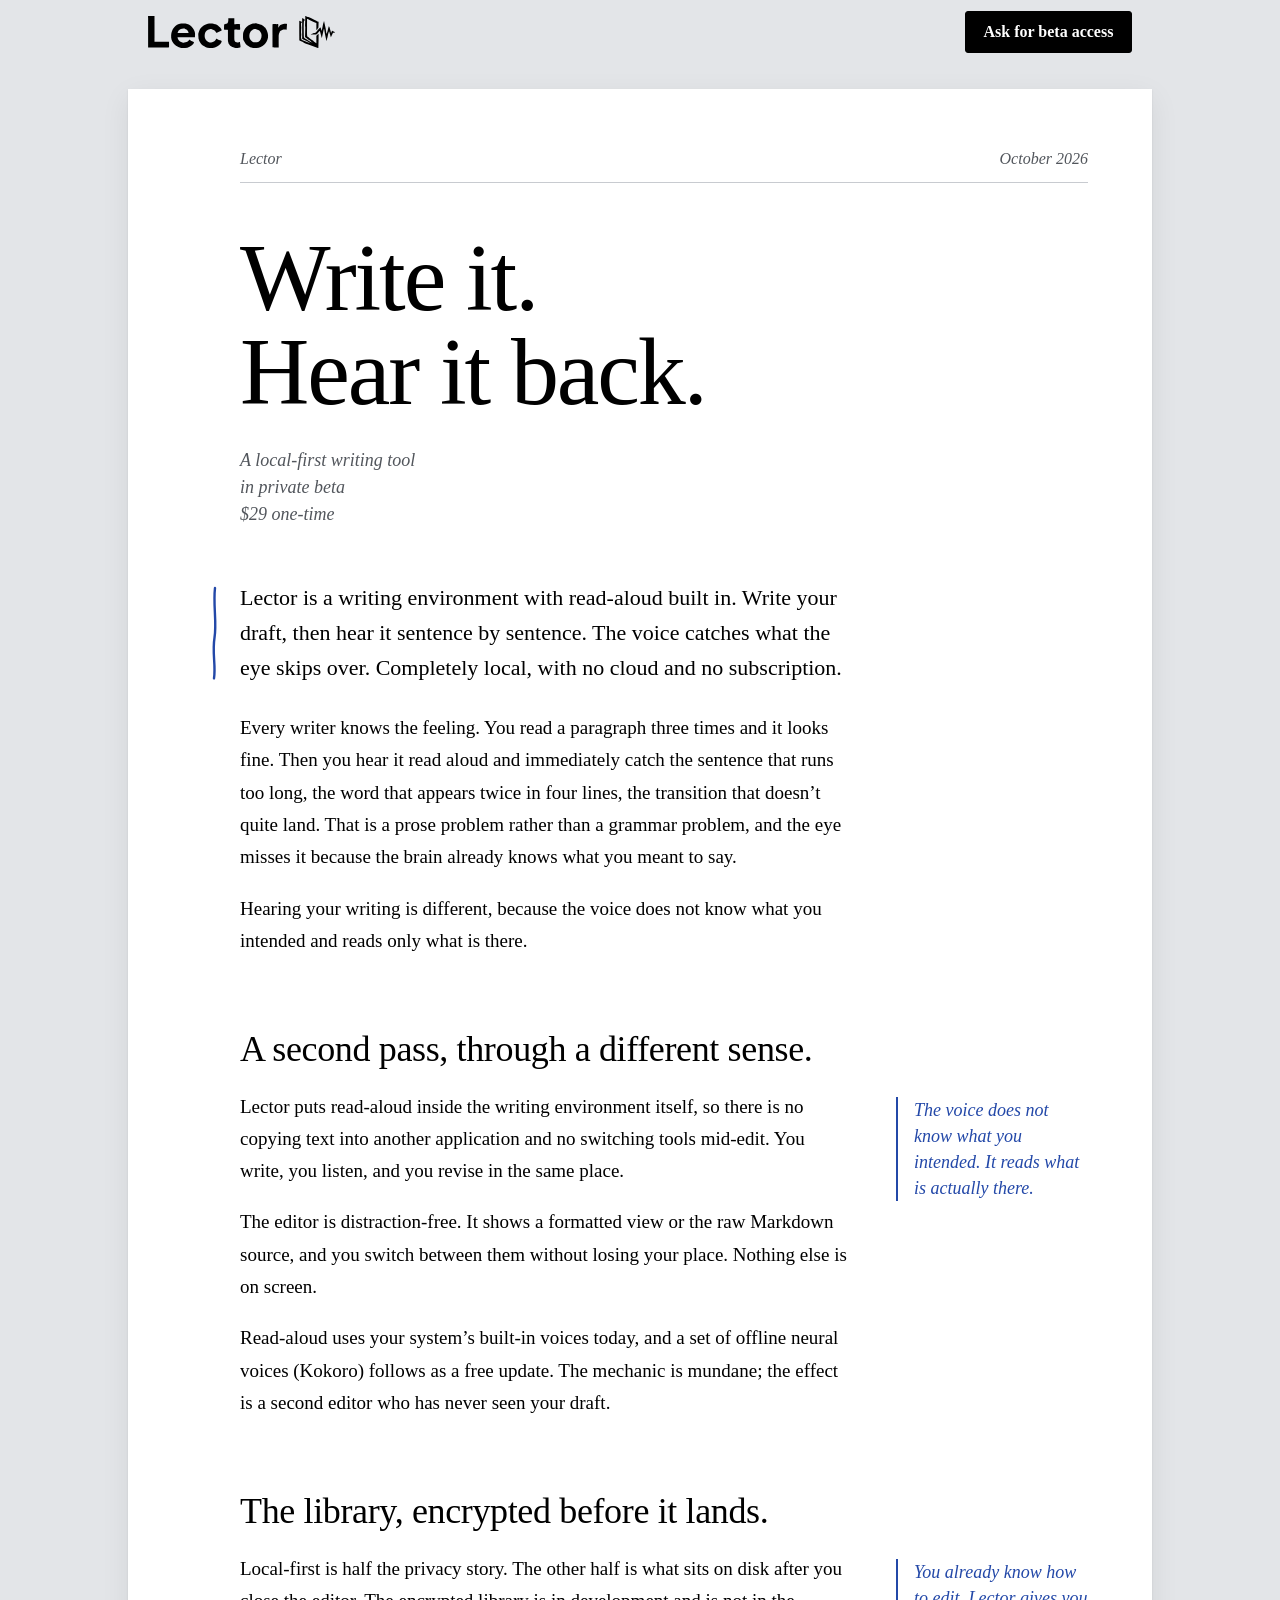
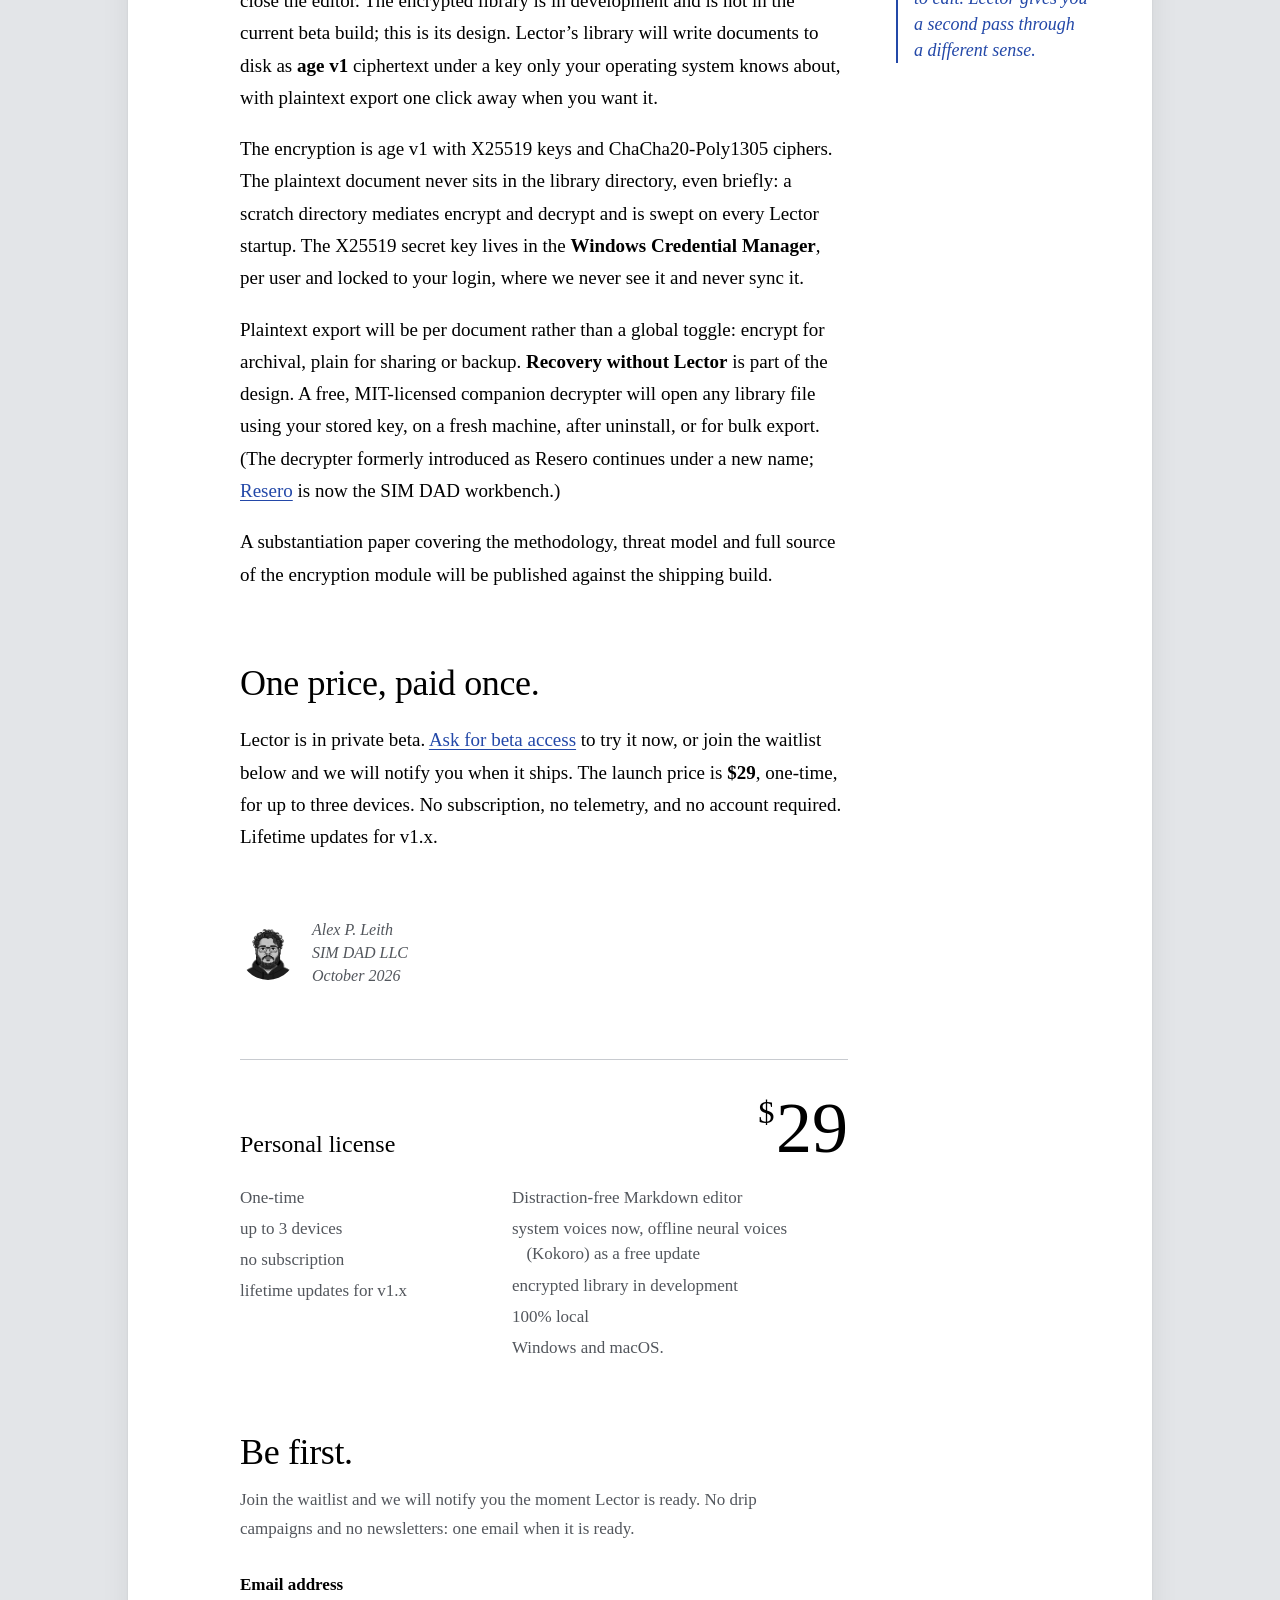
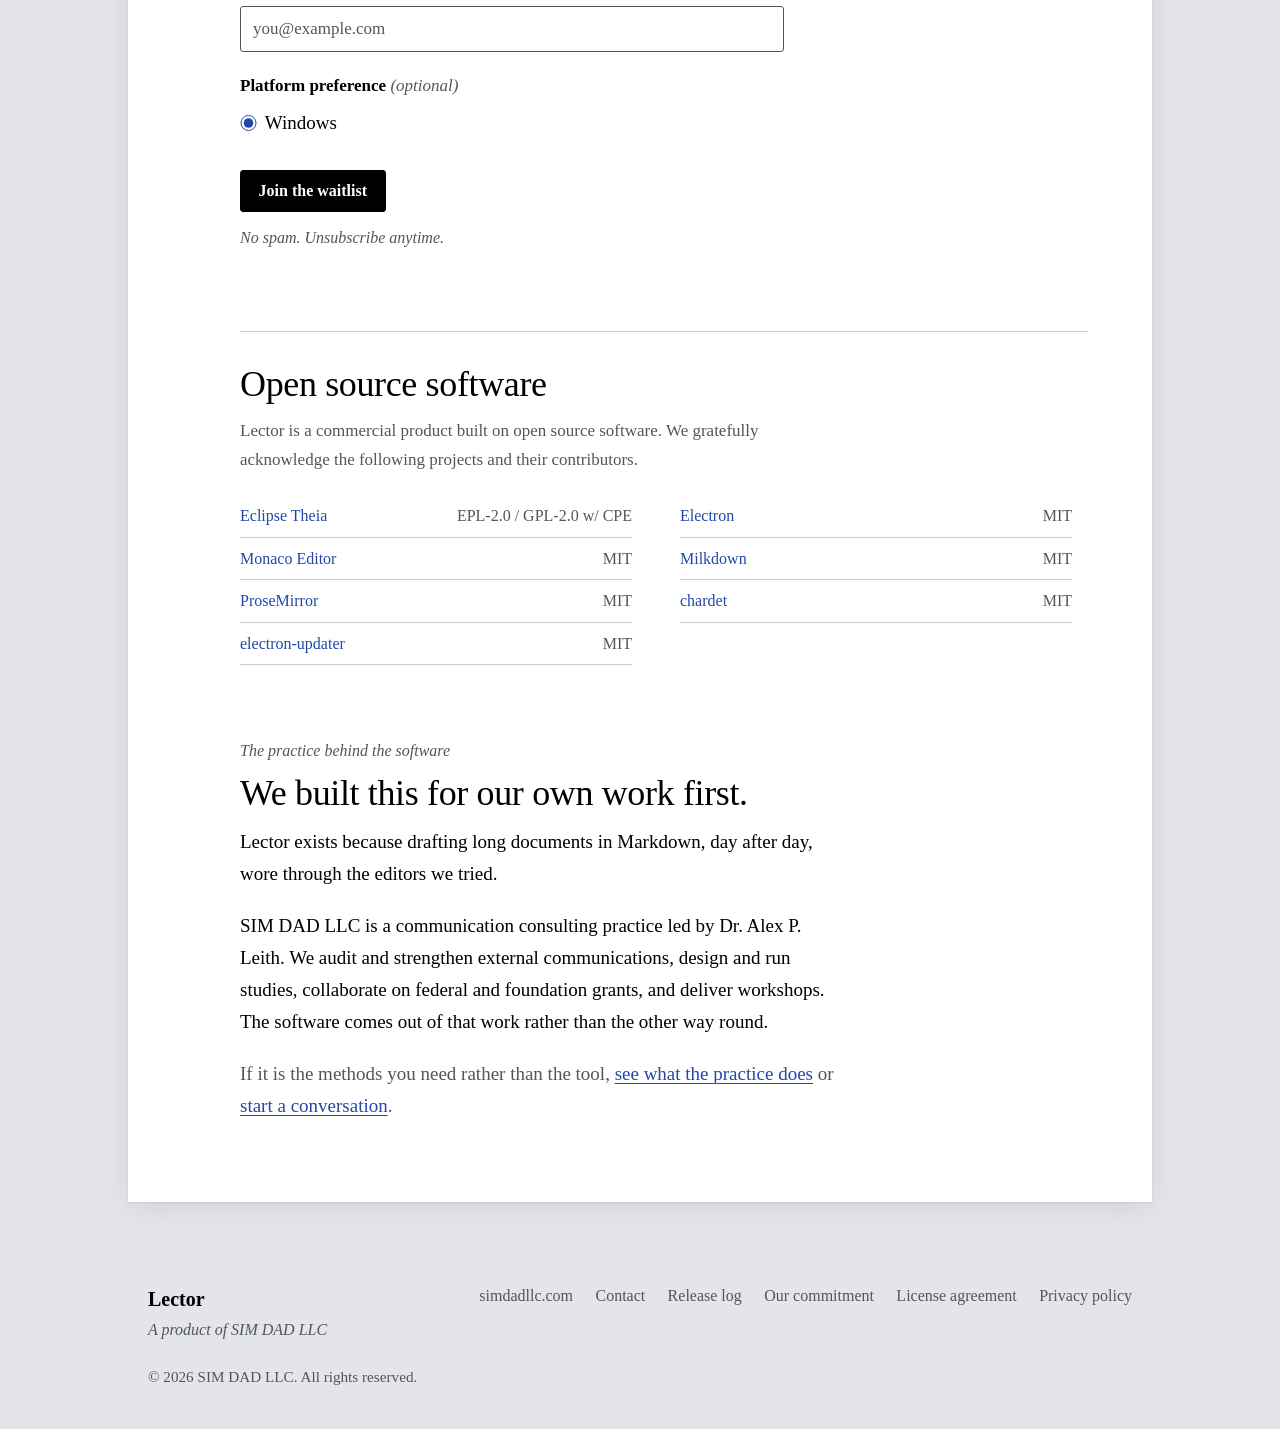
==== commit 351d086a: "Copy audit: sentence-level read-aloud, no voice cloning, current components, Brevo waitlist, platfor" ====
--- a/index.html
+++ b/index.html
@@ -4,16 +4,16 @@
   <meta charset="UTF-8">
   <meta name="viewport" content="width=device-width, initial-scale=1.0">
   <title>Lector: Write it. Hear it back.</title>
-  <link rel="icon" type="image/svg+xml" href="img/logo.svg">
+  <link rel="icon" type="image/svg+xml" href="img/favicon.svg">
   <meta name="description" content="Lector is a distraction-free writing environment with sentence-level read-aloud. Completely local: no cloud, no subscription.">
   <meta property="og:title" content="Lector: Write it. Hear it back.">
-  <meta property="og:description" content="Write your draft. Hear it back word by word. The voice catches what the eye skips over.">
+  <meta property="og:description" content="Write your draft. Hear it back sentence by sentence. The voice catches what the eye skips over.">
   <meta property="og:type" content="website">
   <meta property="og:image" content="https://uselector.app/img/social-share.png">
   <meta property="og:url" content="https://uselector.app">
   <meta name="twitter:card" content="summary_large_image">
   <meta name="twitter:title" content="Lector. Write it. Hear it back.">
-  <meta name="twitter:description" content="Write your draft. Hear it back word by word. The voice catches what the eye skips over.">
+  <meta name="twitter:description" content="Write your draft. Hear it back sentence by sentence. The voice catches what the eye skips over.">
   <meta name="twitter:image" content="https://uselector.app/img/social-share.png">
   <link rel="canonical" href="https://uselector.app/">
   <meta name="author" content="SIM DAD LLC">
@@ -27,7 +27,7 @@
     "description": "Distraction-free Markdown writing environment with sentence-level read-aloud. Runs entirely on your machine. No cloud, no subscription.",
     "url": "https://uselector.app",
     "applicationCategory": "ProductivityApplication",
-    "operatingSystem": "Windows 10, Windows 11",
+    "operatingSystem": "Windows, macOS",
     "image": "https://uselector.app/img/social-share.png",
     "publisher": {
       "@type": "Organization",
@@ -91,16 +91,6 @@
       <blockquote class="note">The voice does not know what you intended. It reads what is actually there.</blockquote>
     </section>
 
-    <!-- II: VOICE CLONING -->
-    <section class="part">
-      <h2 class="part-head">Your own voice, built once.</h2>
-      <div class="text">
-        <p>Voice cloning is on the Lector roadmap: record five to fifteen seconds of audio and Lector will build a voice profile from it, so read-aloud can use your own voice, or a voice familiar to you. The profile will be built once and live on your computer permanently.</p>
-
-        <p>Cloning will run on your machine, with no upload, no remote API, and no third-party service. The reference clip is processed locally, the model runs locally, and the resulting profile is stored locally. If you uninstall Lector, the profile goes with it.</p>
-      </div>
-    </section>
-
     <!-- III: ENCRYPTED LIBRARY -->
     <section class="part">
       <h2 class="part-head">The library, encrypted before it lands.</h2>
@@ -150,9 +140,9 @@
         <ul class="terms">
           <li>Distraction-free Markdown editor</li>
           <li>system voices now, offline neural voices (Kokoro) as a free update</li>
-          <li>encrypted library and voice cloning on the roadmap</li>
+          <li>encrypted library in development</li>
           <li>100% local</li>
-          <li>Windows.</li>
+          <li>Windows and macOS.</li>
         </ul>
       </div>
     </section>
@@ -194,7 +184,6 @@
         <a class="oss-item" href="https://microsoft.github.io/monaco-editor/" target="_blank" rel="noopener"><span class="oss-item-name">Monaco Editor</span><span>MIT</span></a>
         <a class="oss-item" href="https://milkdown.dev" target="_blank" rel="noopener"><span class="oss-item-name">Milkdown</span><span>MIT</span></a>
         <a class="oss-item" href="https://prosemirror.net" target="_blank" rel="noopener"><span class="oss-item-name">ProseMirror</span><span>MIT</span></a>
-        <a class="oss-item" href="https://github.com/hexgrad/kokoro" target="_blank" rel="noopener"><span class="oss-item-name">Kokoro TTS</span><span>Apache-2.0</span></a>
         <a class="oss-item" href="https://github.com/runk/node-chardet" target="_blank" rel="noopener"><span class="oss-item-name">chardet</span><span>MIT</span></a>
         <a class="oss-item" href="https://www.electron.build" target="_blank" rel="noopener"><span class="oss-item-name">electron-updater</span><span>MIT</span></a>
       </div>
@@ -205,8 +194,8 @@
       <p class="practice-label">The practice behind the software</p>
       <h2 id="practice-h">We built this for our own work first.</h2>
       <p>Lector exists because drafting long documents in Markdown, day after day, wore through the editors we tried.</p>
-      <p>SIM DAD LLC is a communication consulting practice led by Dr. Alex P. Leith,
-         Associate Professor at SIUE. We audit and strengthen external communications,
+      <p>SIM DAD LLC is a communication consulting practice led by Dr. Alex P. Leith.
+         We audit and strengthen external communications,
          design and run studies, collaborate on federal and foundation grants, and
          deliver workshops. The software comes out of that work rather than the other
          way round.</p>
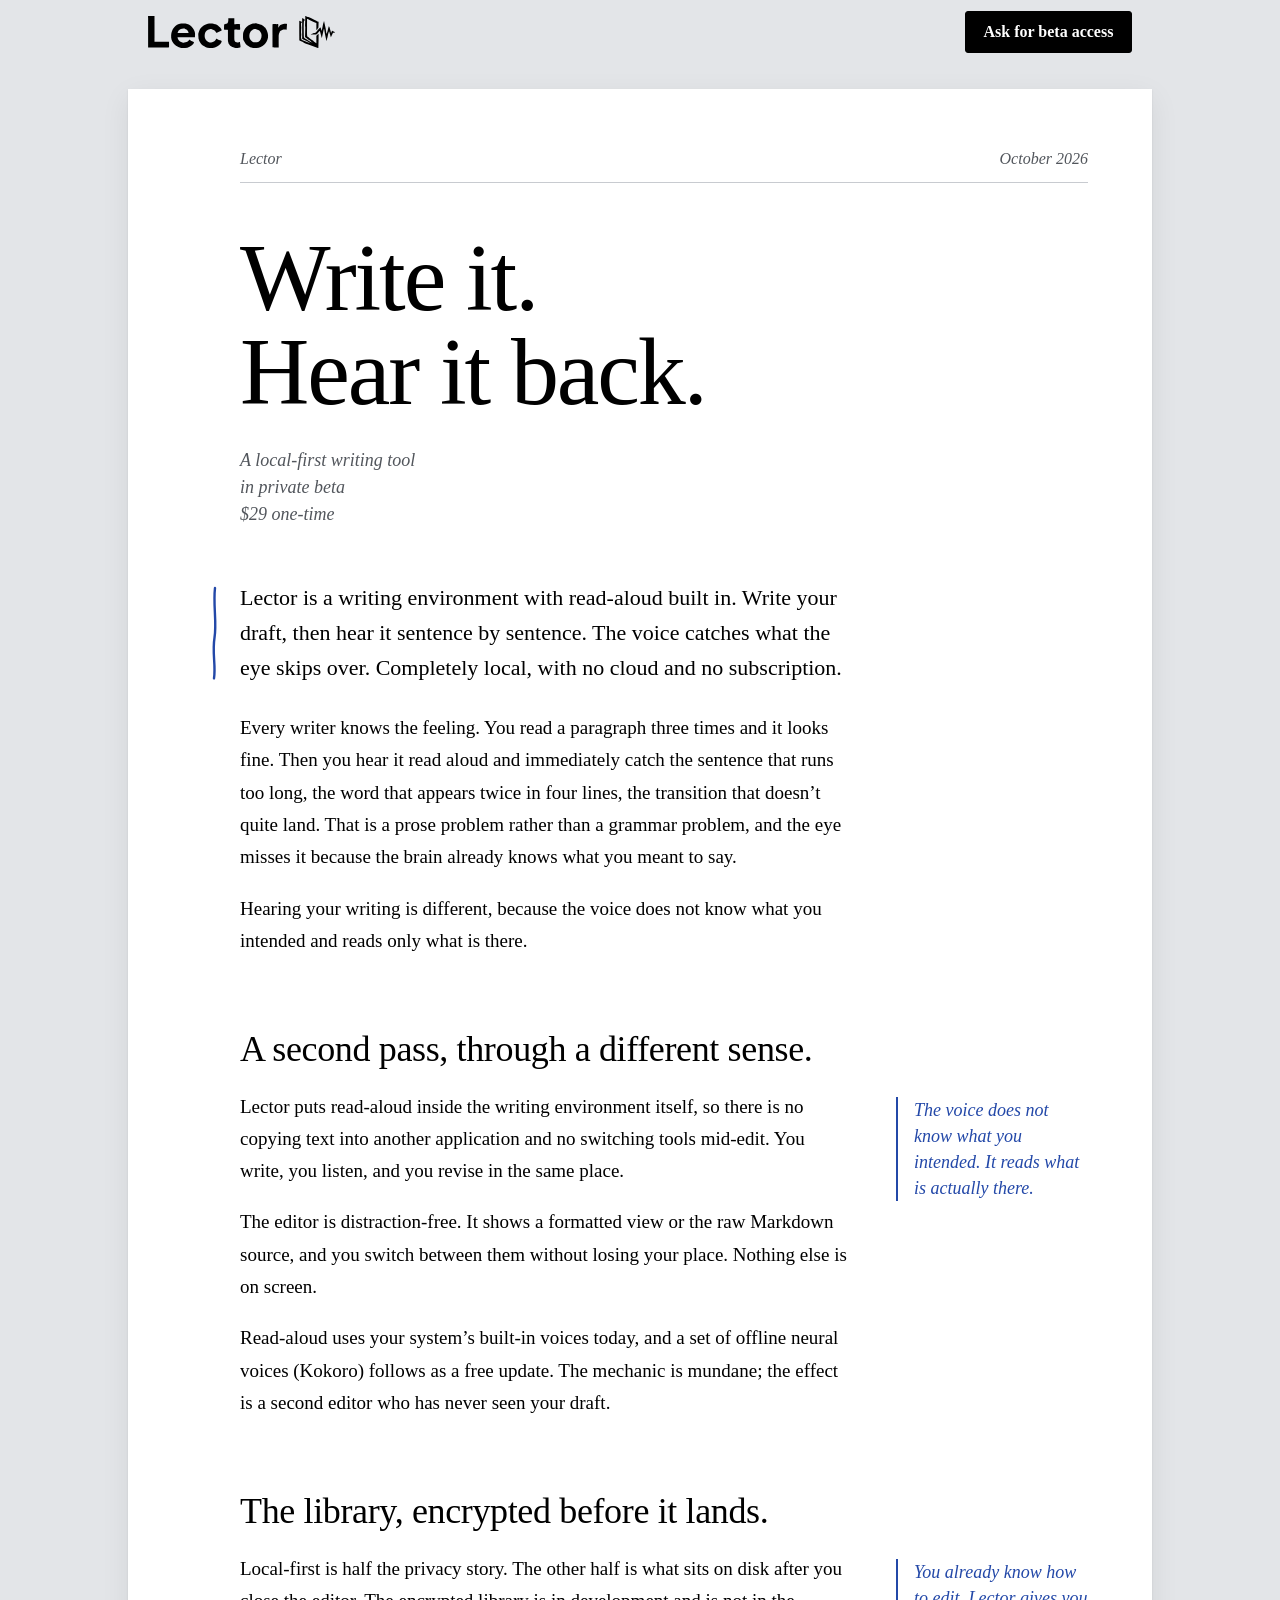
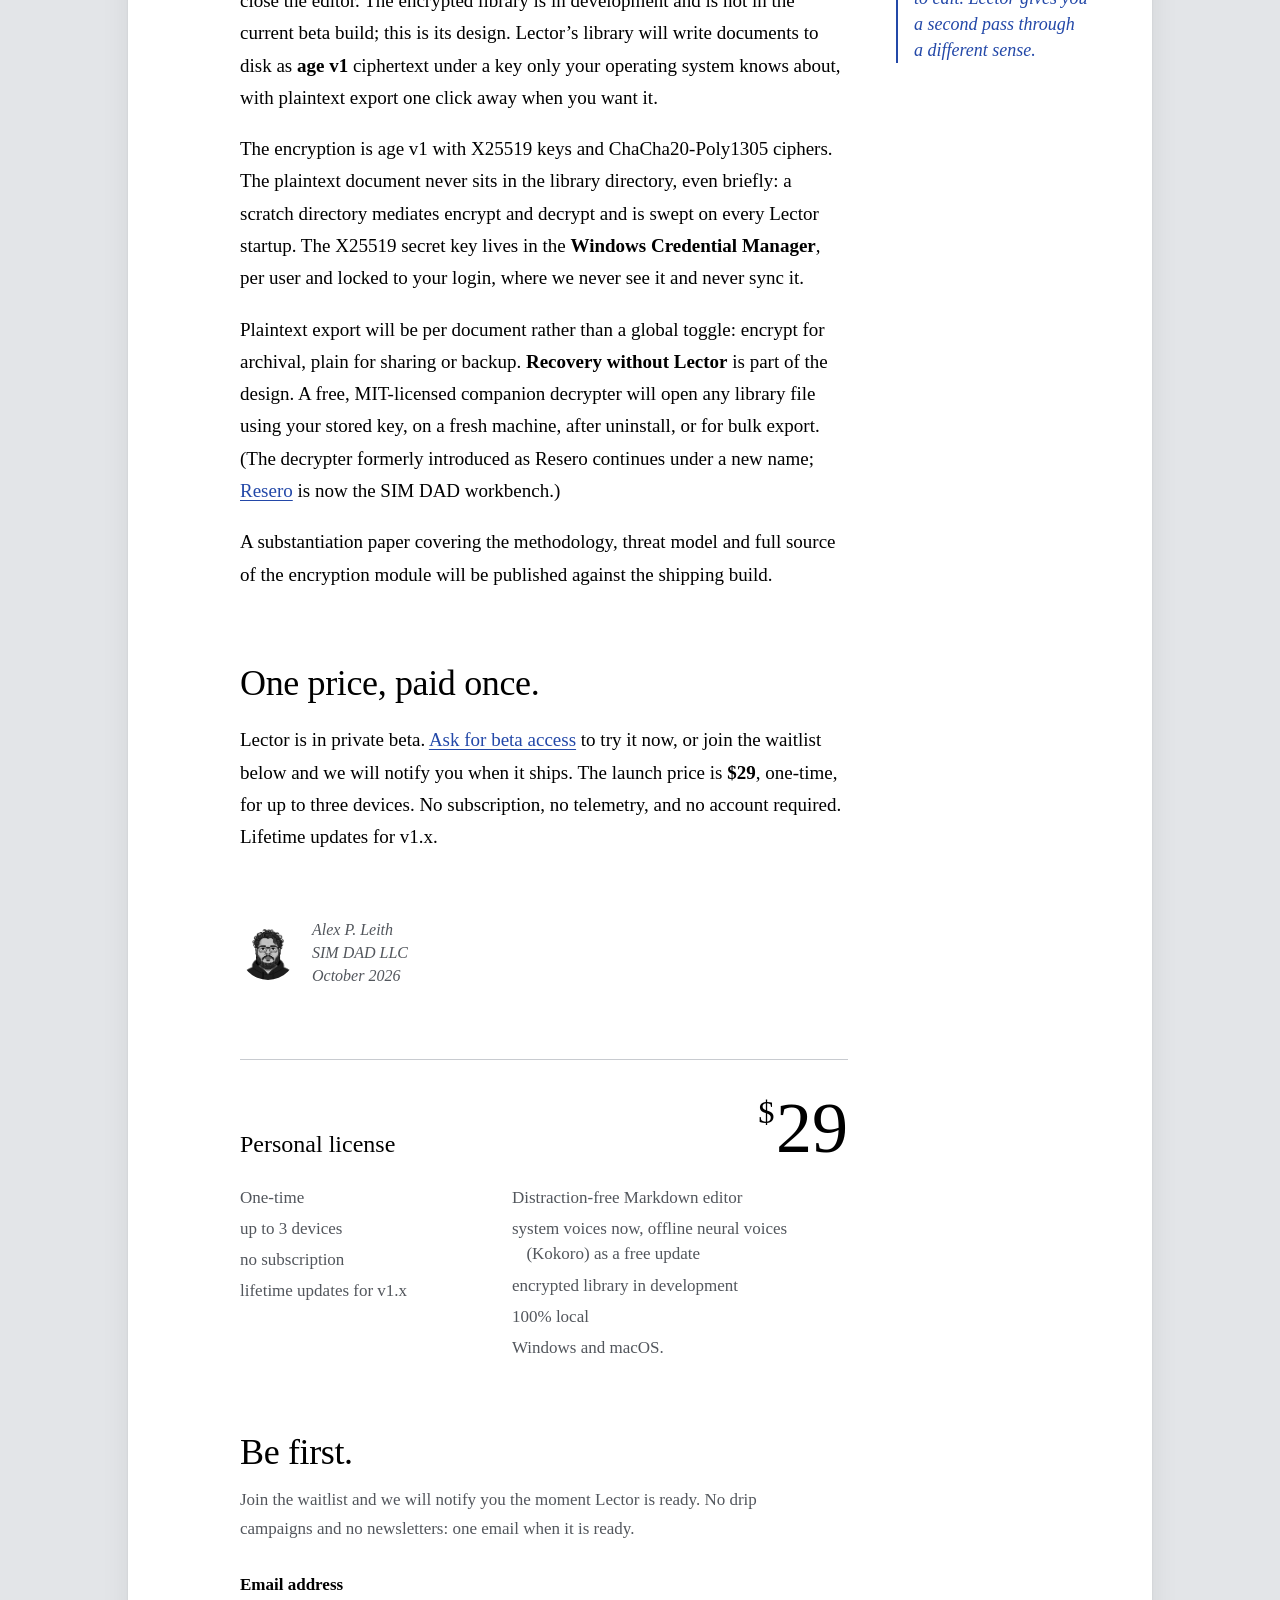
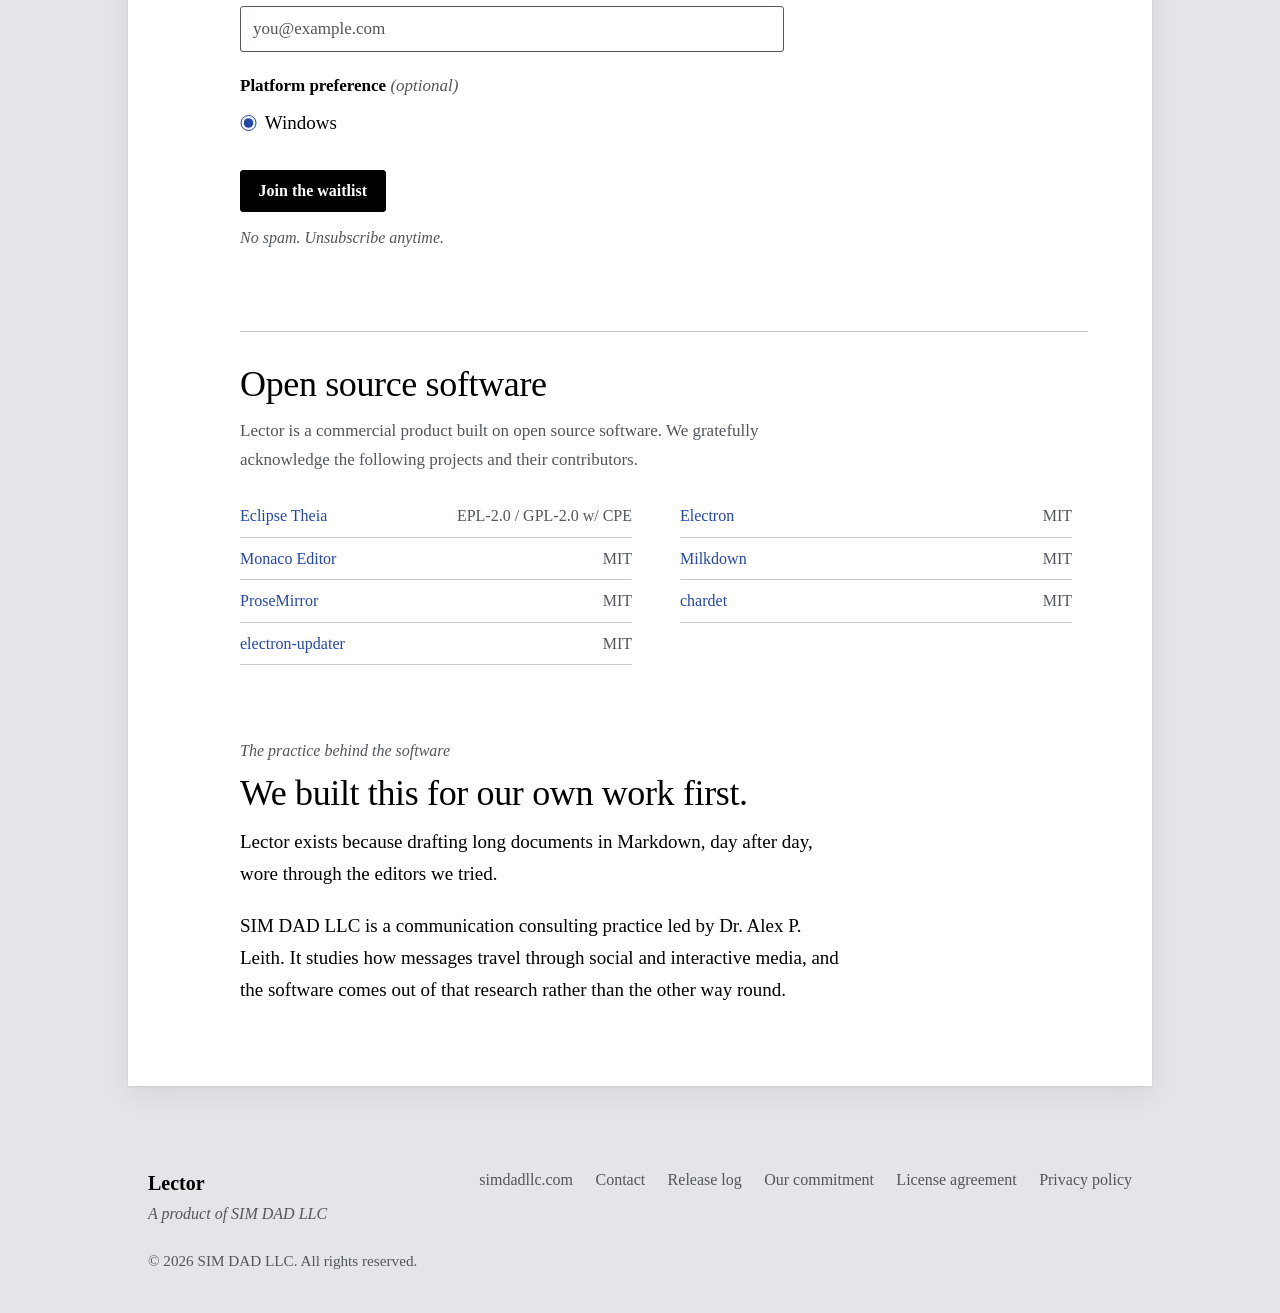
==== commit 93eae81e: "Owner answer: consulting described without an offer until approval Co-Authored-By: Claude Opus 5.5 <" ====
--- a/index.html
+++ b/index.html
@@ -195,15 +195,8 @@
       <h2 id="practice-h">We built this for our own work first.</h2>
       <p>Lector exists because drafting long documents in Markdown, day after day, wore through the editors we tried.</p>
       <p>SIM DAD LLC is a communication consulting practice led by Dr. Alex P. Leith.
-         We audit and strengthen external communications,
-         design and run studies, collaborate on federal and foundation grants, and
-         deliver workshops. The software comes out of that work rather than the other
-         way round.</p>
-      <p class="practice-cta">
-        If it is the methods you need rather than the tool,
-        <a href="https://simdadllc.com#services">see what the practice does</a>
-        or <a href="mailto:hello@simdadllc.com">start a conversation</a>.
-      </p>
+         It studies how messages travel through social and interactive media,
+         and the software comes out of that research rather than the other way round.</p>
     </section>
 
   </main>
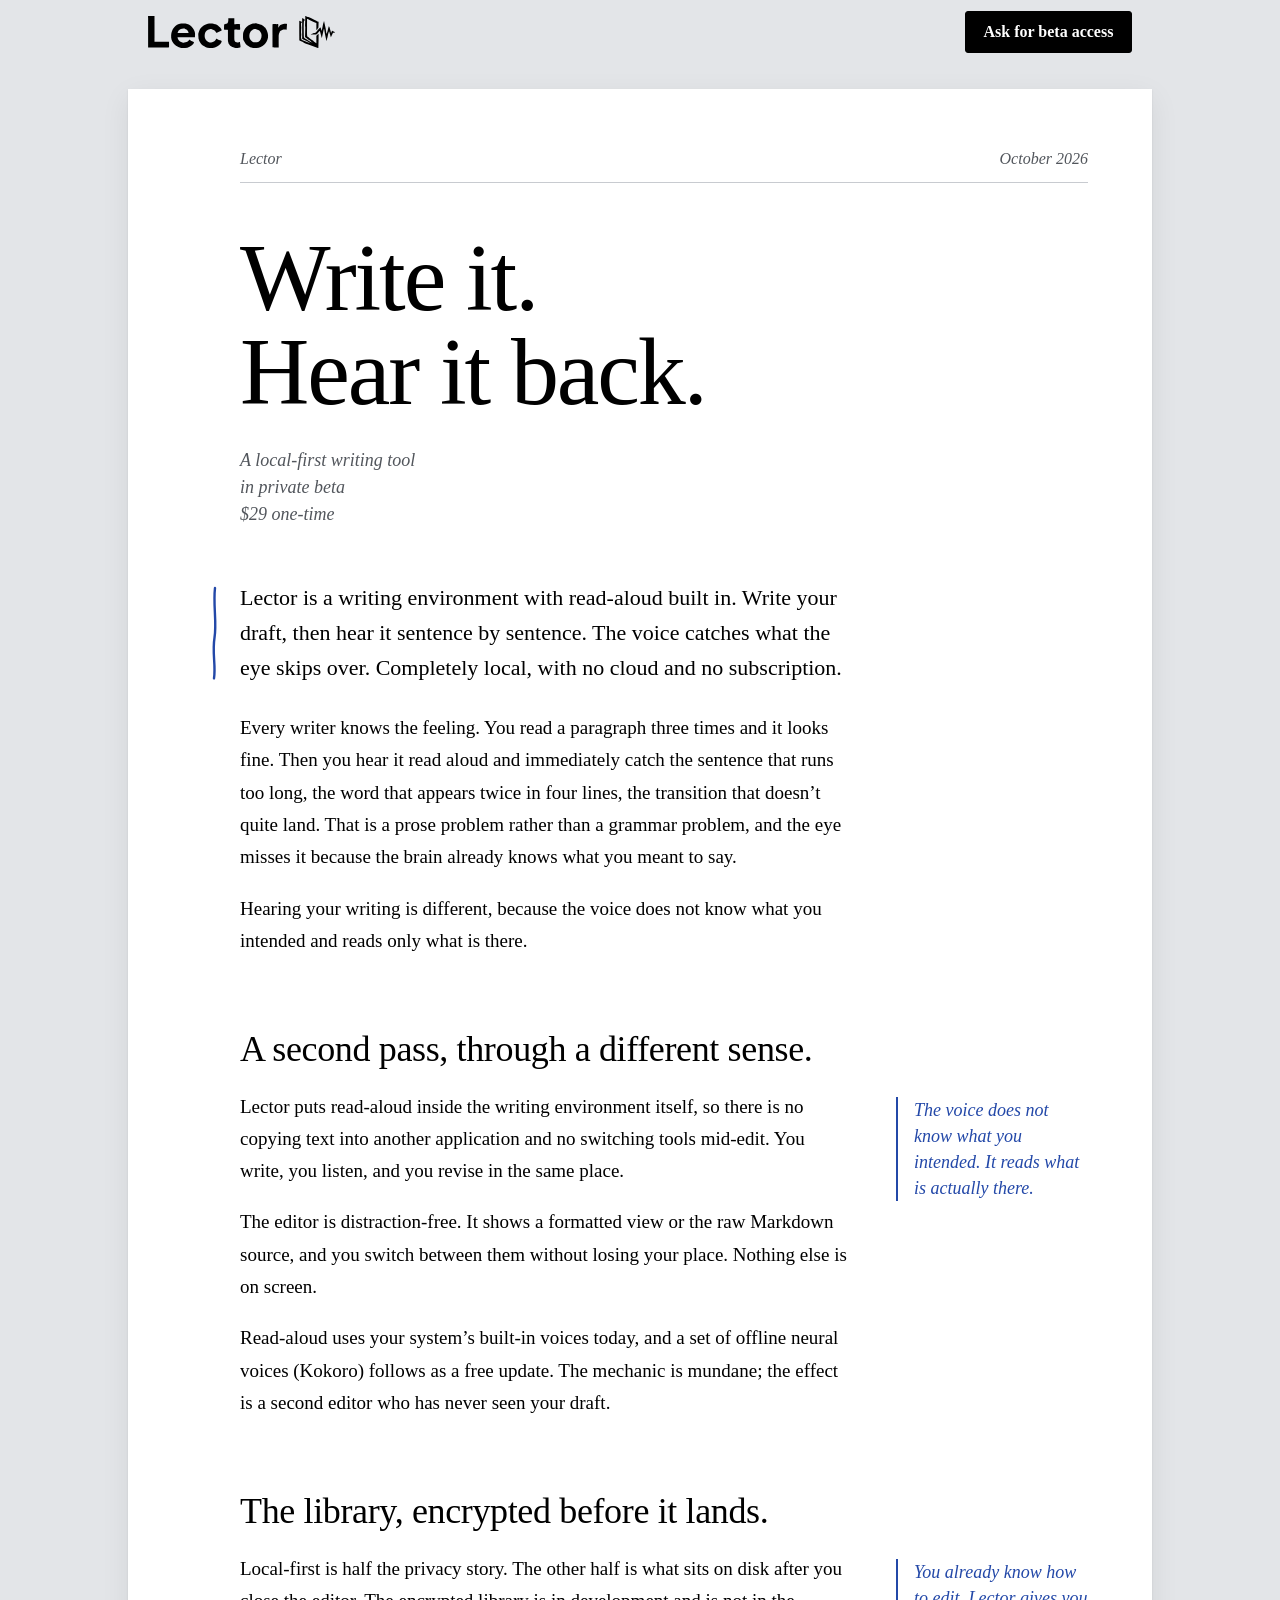
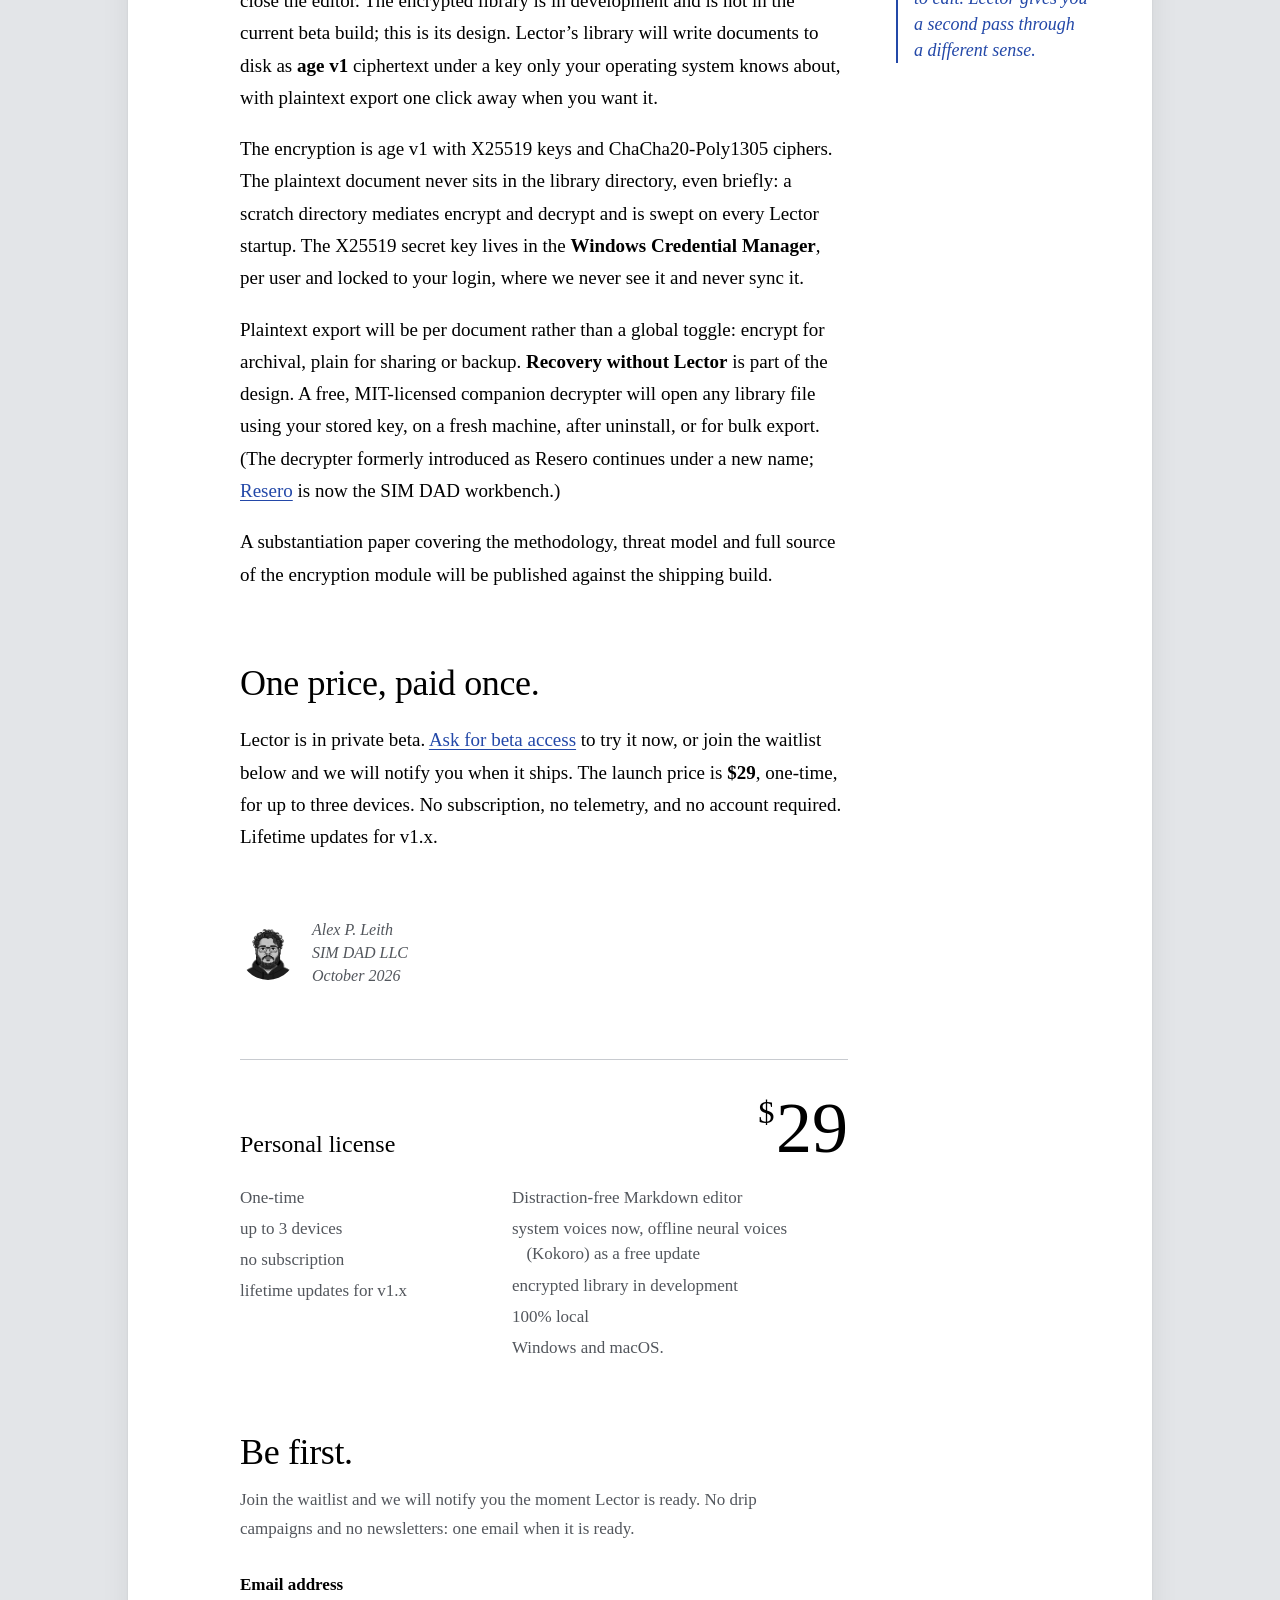
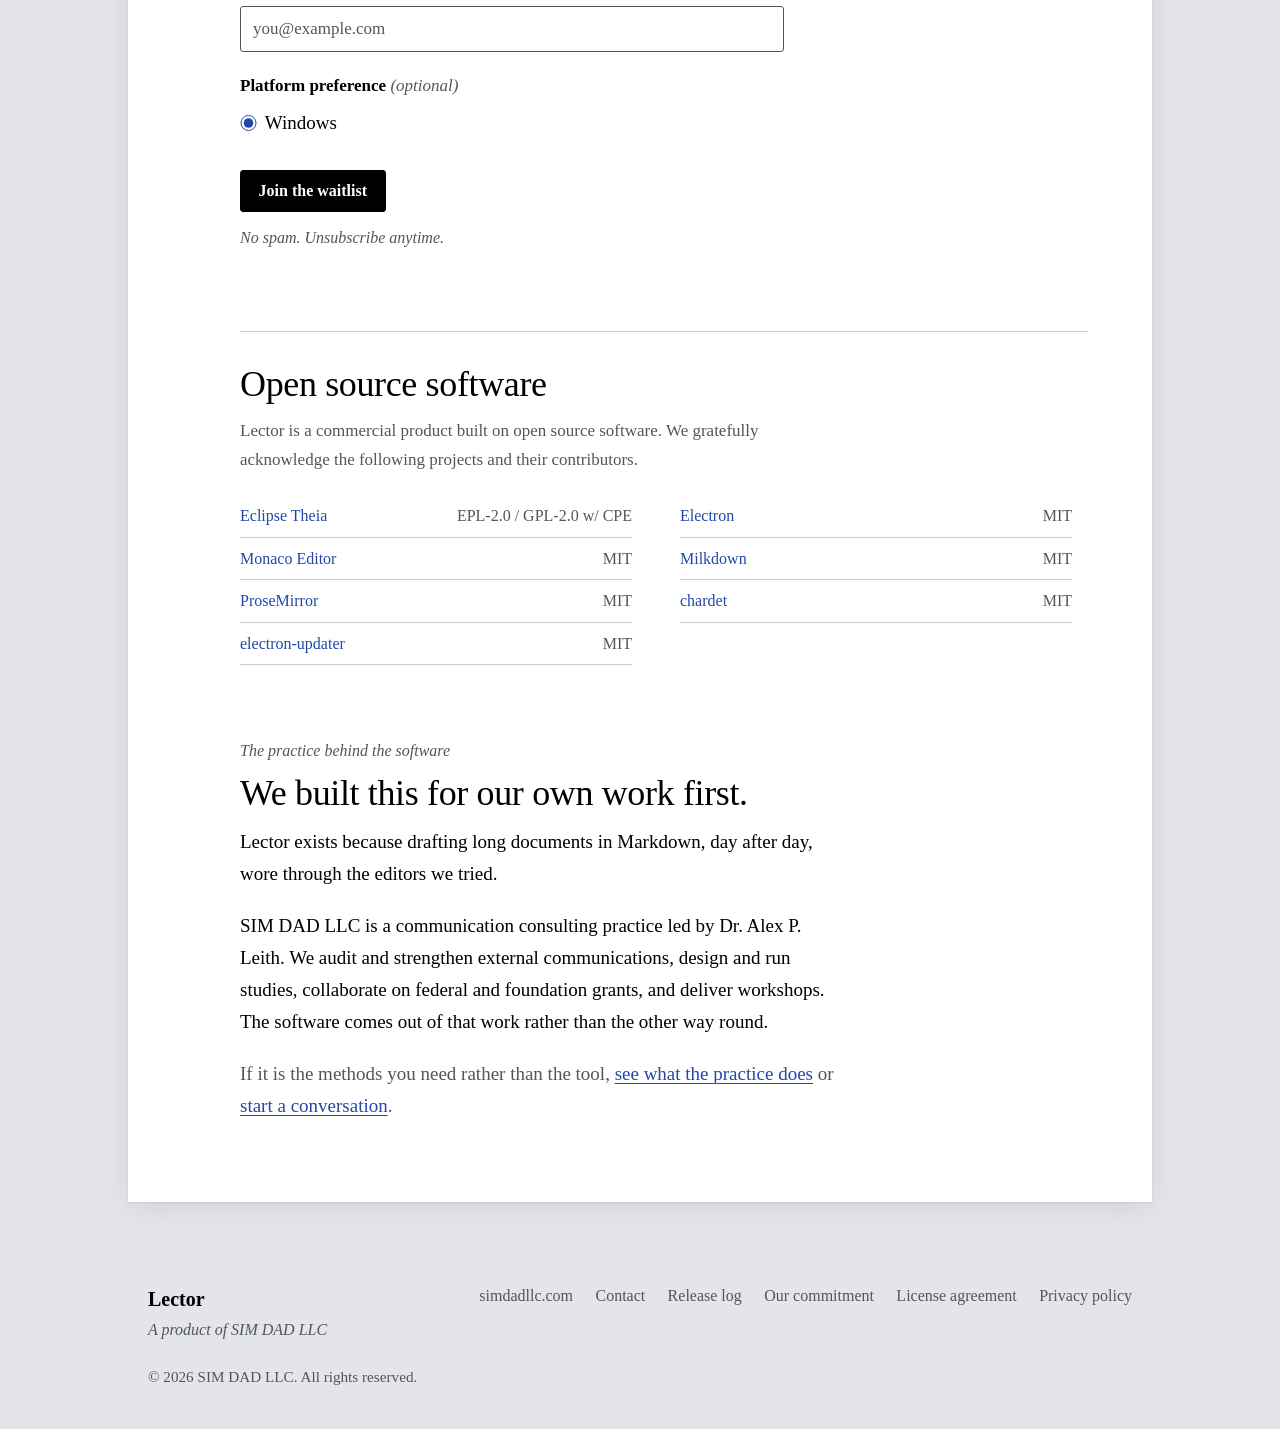
==== commit f1d90f94: "Merge pull request #4 from SIM-DAD/copy-audit-2026-10 copy audit 2026 10" ====
--- a/index.html
+++ b/index.html
@@ -195,8 +195,15 @@
       <h2 id="practice-h">We built this for our own work first.</h2>
       <p>Lector exists because drafting long documents in Markdown, day after day, wore through the editors we tried.</p>
       <p>SIM DAD LLC is a communication consulting practice led by Dr. Alex P. Leith.
-         It studies how messages travel through social and interactive media,
-         and the software comes out of that research rather than the other way round.</p>
+         We audit and strengthen external communications,
+         design and run studies, collaborate on federal and foundation grants, and
+         deliver workshops. The software comes out of that work rather than the other
+         way round.</p>
+      <p class="practice-cta">
+        If it is the methods you need rather than the tool,
+        <a href="https://simdadllc.com#services">see what the practice does</a>
+        or <a href="mailto:hello@simdadllc.com">start a conversation</a>.
+      </p>
     </section>
 
   </main>
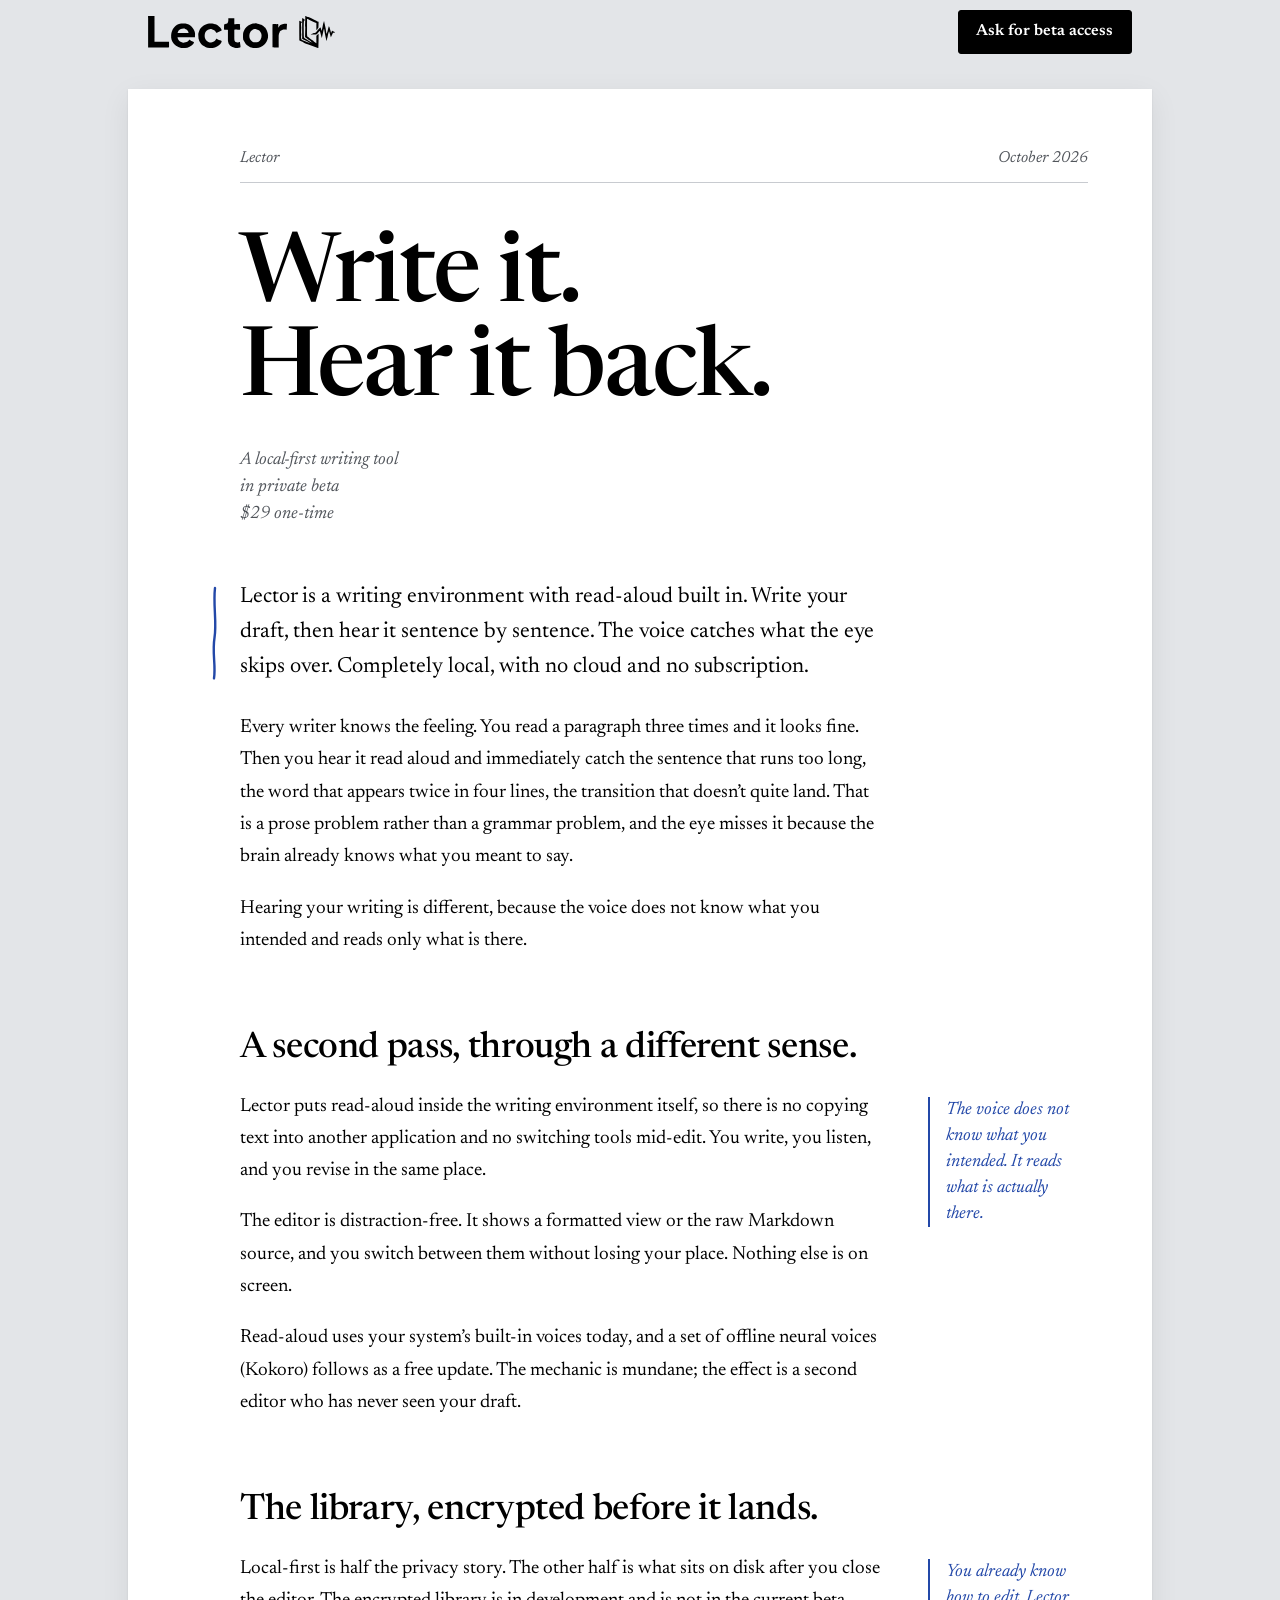
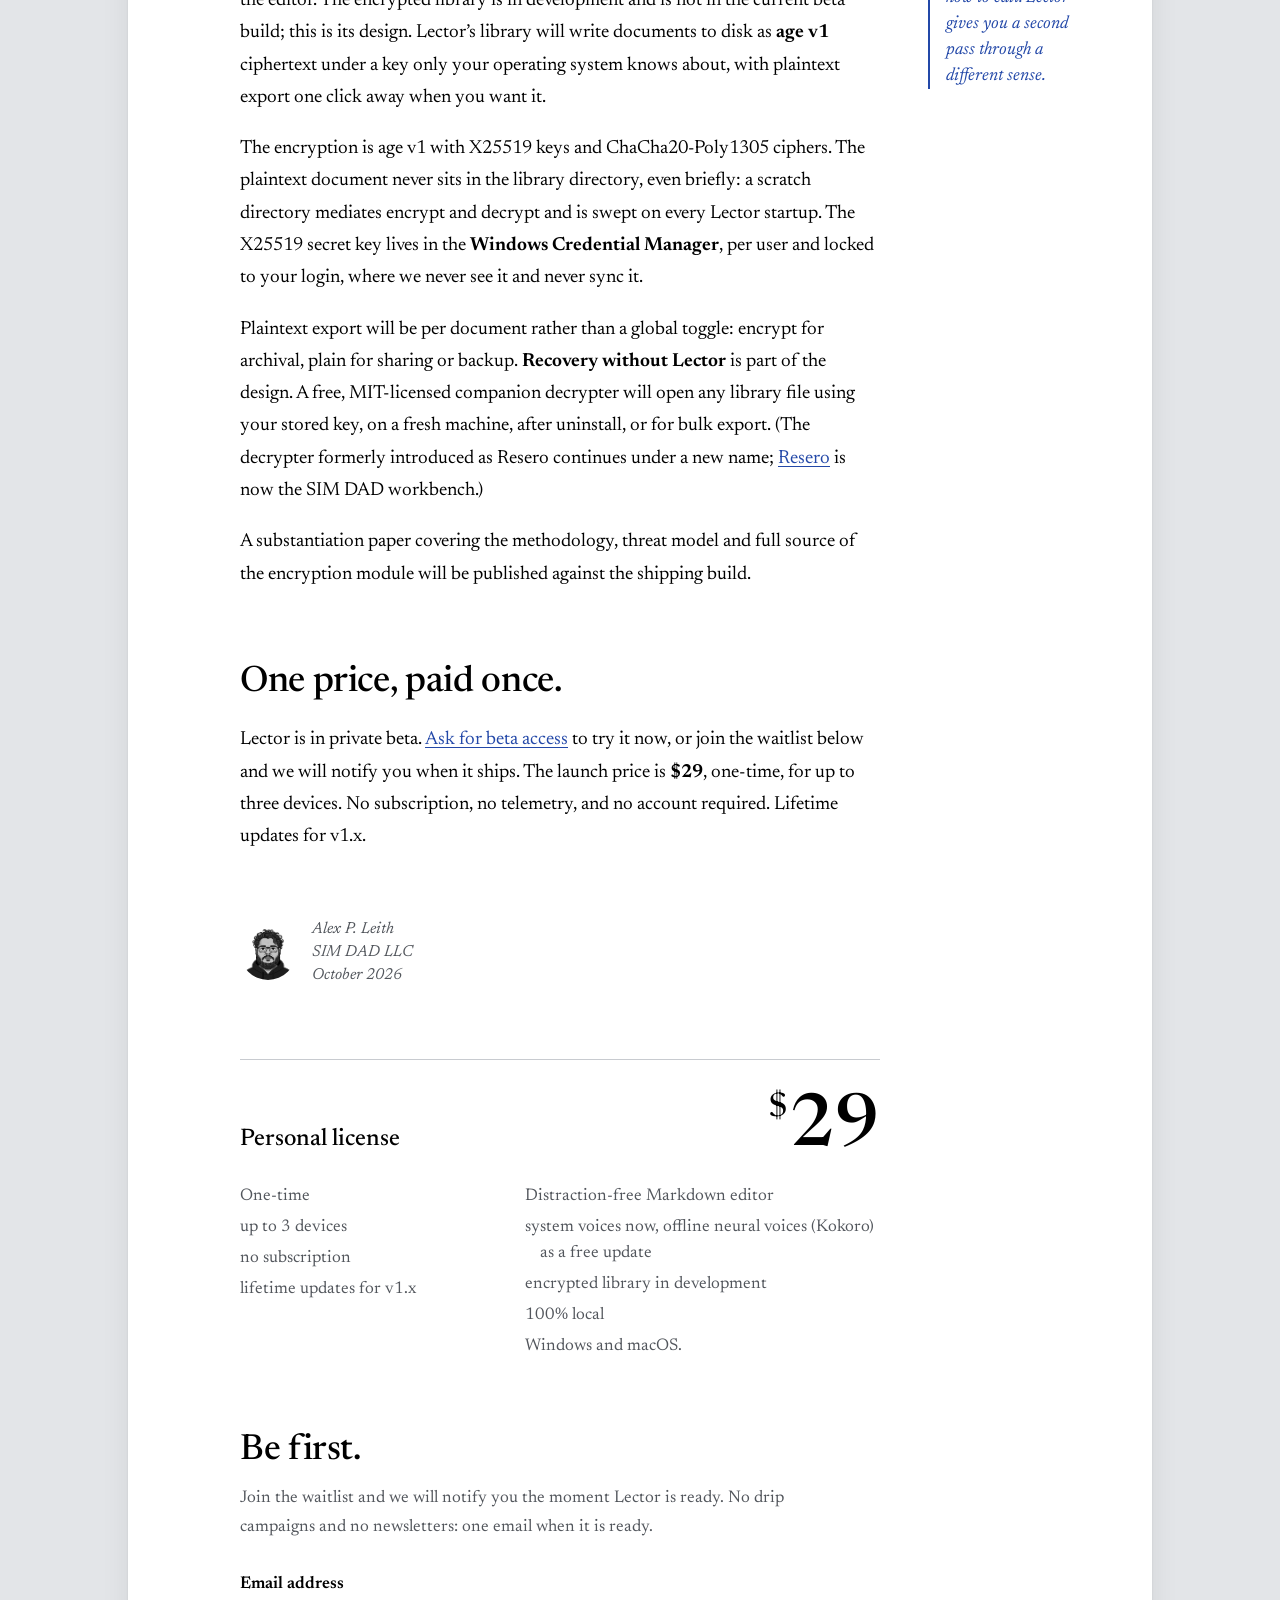
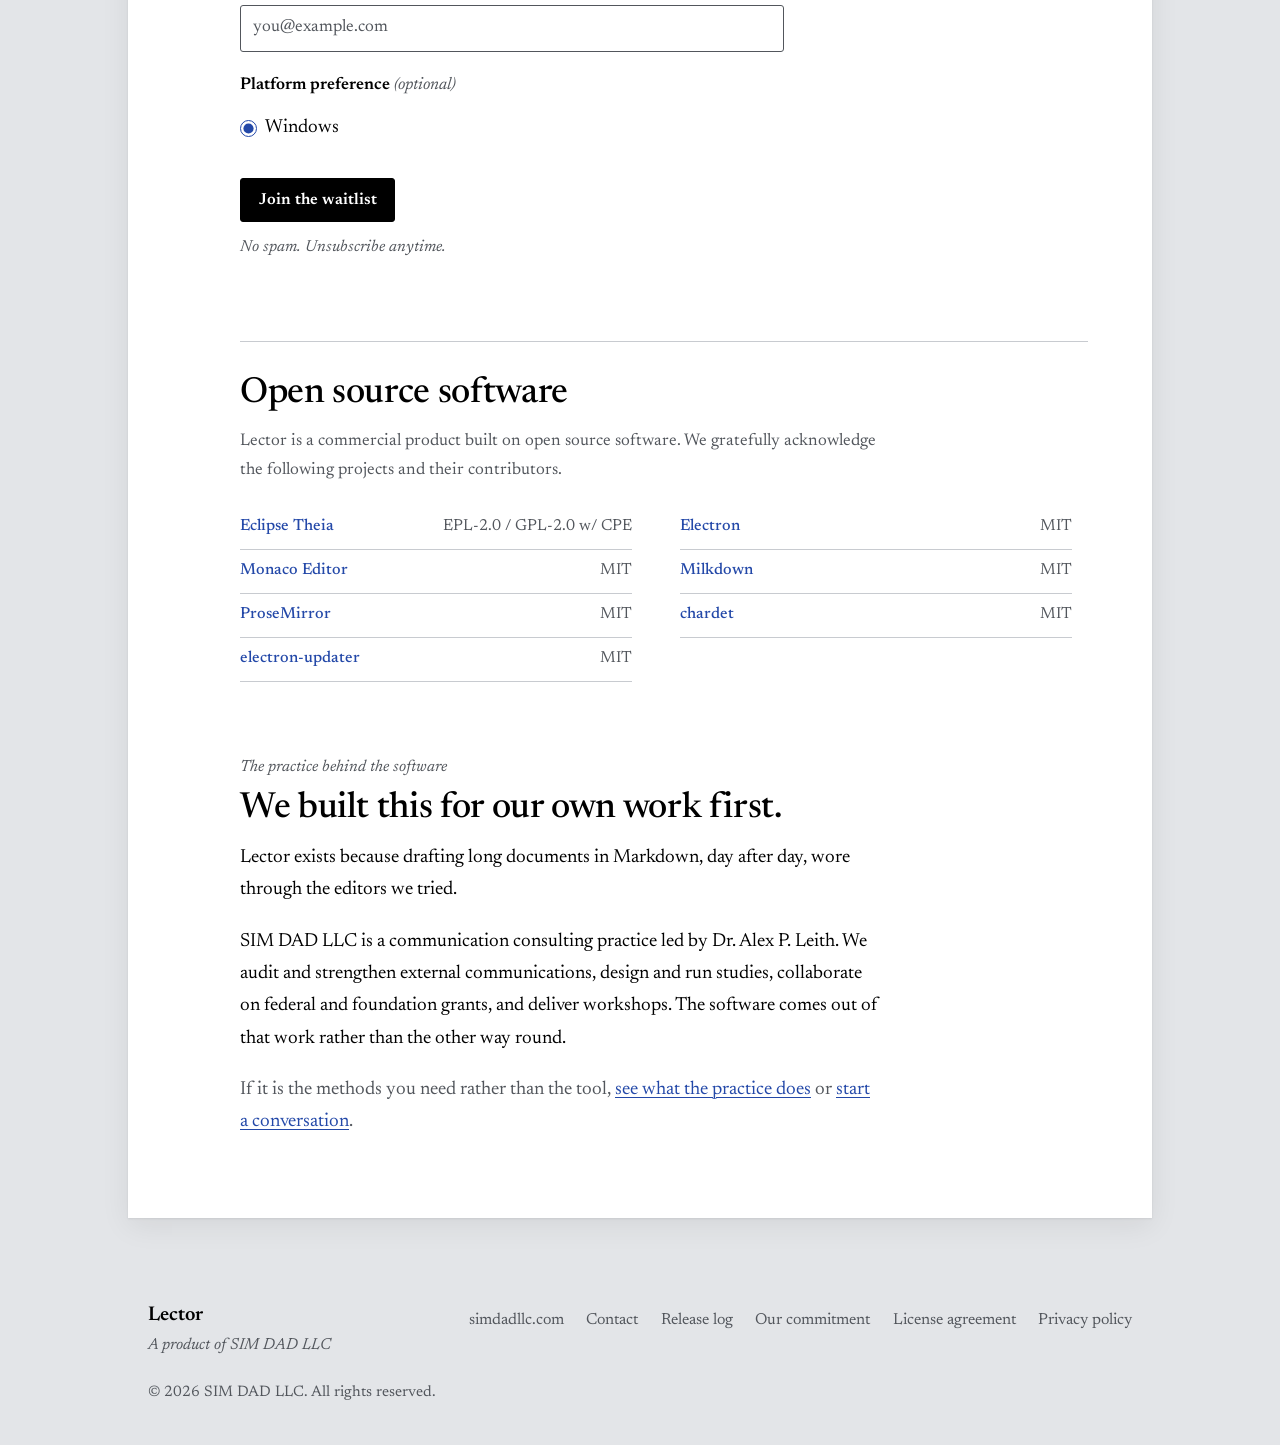
==== commit 30e6f44a: "Design audit fixes: skip link, main landmark, heading order, 44 px tap targets Checklist A04, A16, C" ====
--- a/index.html
+++ b/index.html
@@ -40,6 +40,7 @@
   <link rel="stylesheet" href="/css/lector.css">
 </head>
 <body>
+  <a class="skip" href="#main">Skip to main content</a>
 
   <!-- NAV (on the desk) -->
   <nav class="nav" id="nav">
@@ -55,7 +56,7 @@
   </nav>
 
   <!-- THE SHEET: a printed draft under revision -->
-  <main class="sheet">
+  <main class="sheet" id="main" tabindex="-1">
 
     <!-- running head -->
     <div class="running-head"><span>Lector</span><span class="rh-right"><span>October 2026</span></span></div>
--- a/css/lector.css
+++ b/css/lector.css
@@ -250,3 +250,15 @@
 .doc p, .doc li { font-size: 1.125rem; }
 .doc h3 { font-size: 1.1875rem; font-weight: 600; font-style: italic; line-height: 1.3; margin: 1.75rem 0 0.5rem; }
 .doc-lede { max-width: 48ch; }
+
+/* Skip link and 44 px tap targets (checklist A04, C01) */
+.skip { display: inline-flex; align-items: center; min-height: 44px; }
+main:focus { outline: none; }
+.nav-brand, .btn, .oss-item, .radio-row label { min-height: 44px; }
+.btn { display: inline-flex; align-items: center; justify-content: center; }
+.oss-item { align-items: center; }
+.footer-links a { display: inline-flex; align-items: center; min-height: 44px; }
+.footer-links { row-gap: 0; }
+/* Subpages: back links, brand links, and footer links at 44 px (checklist C01) */
+.nav-back { display: inline-flex; align-items: center; min-height: 44px; }
+.footer-links a { min-width: 44px; }
